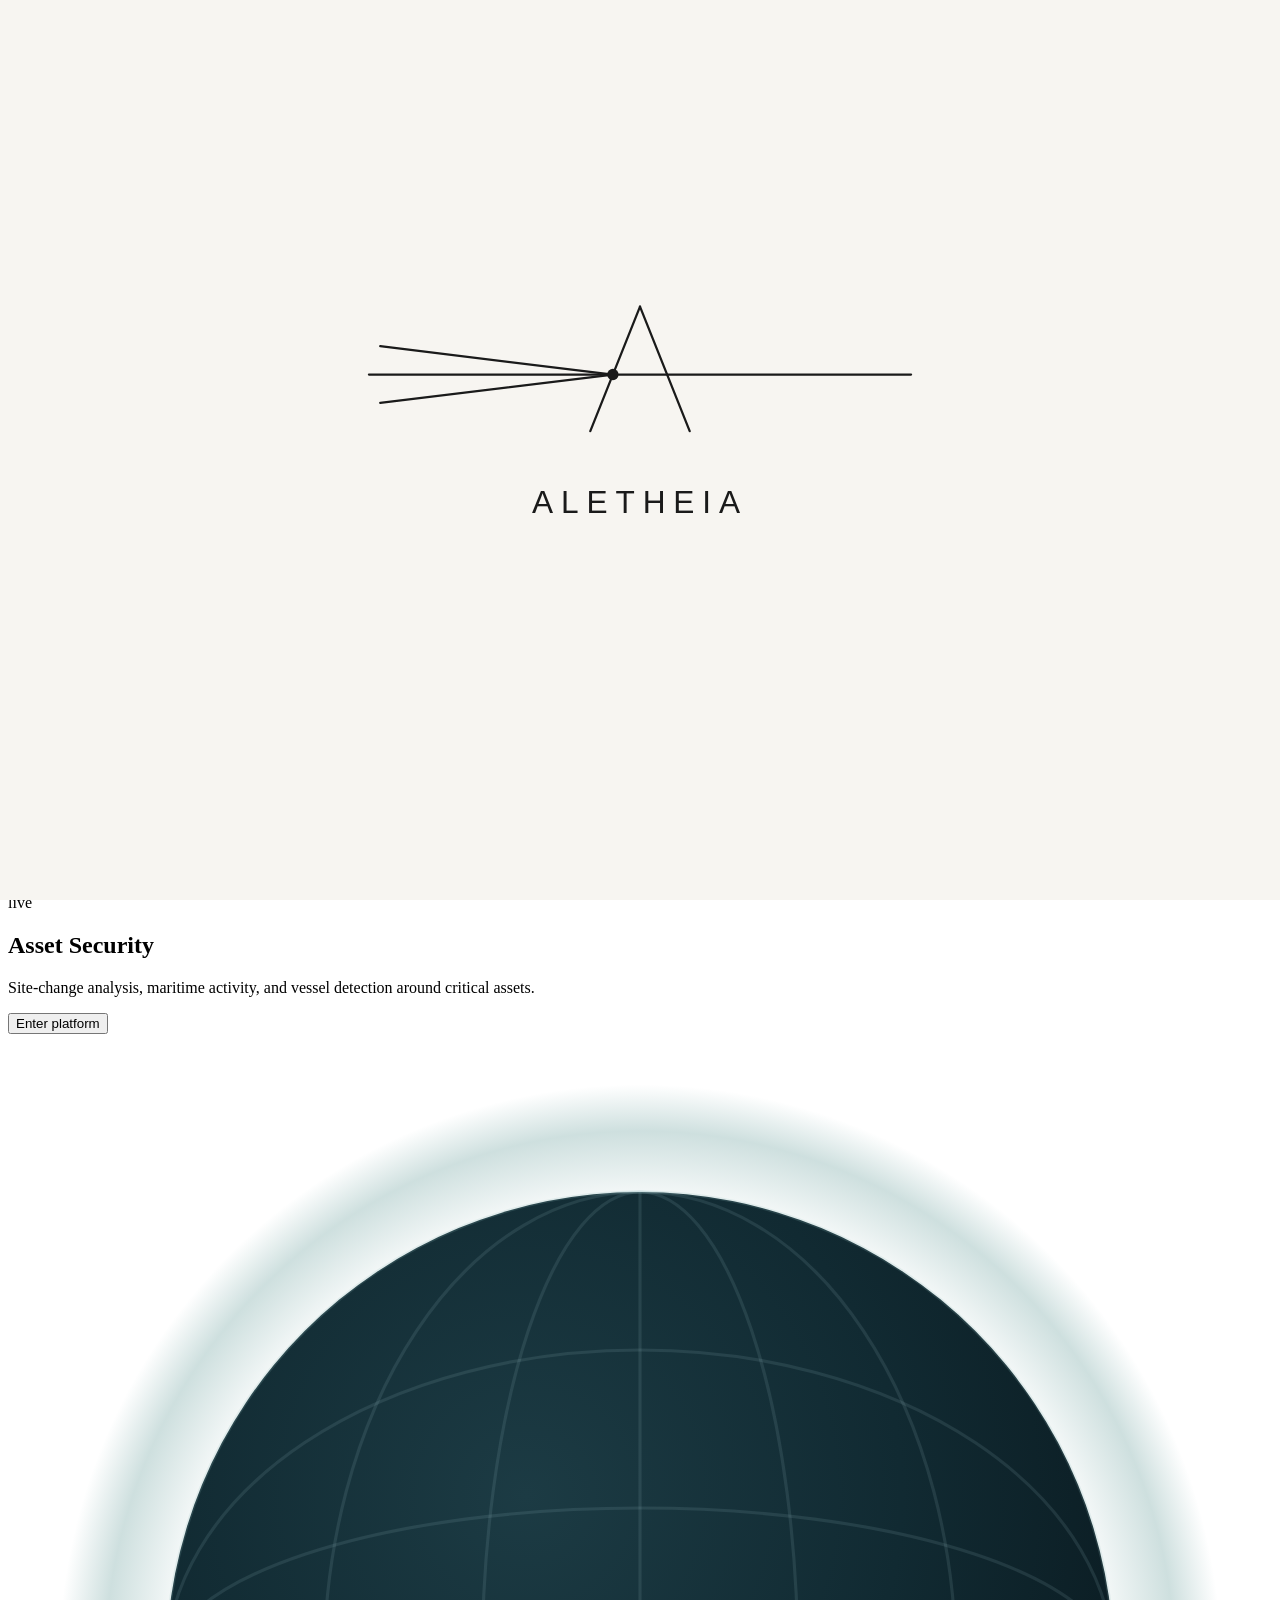
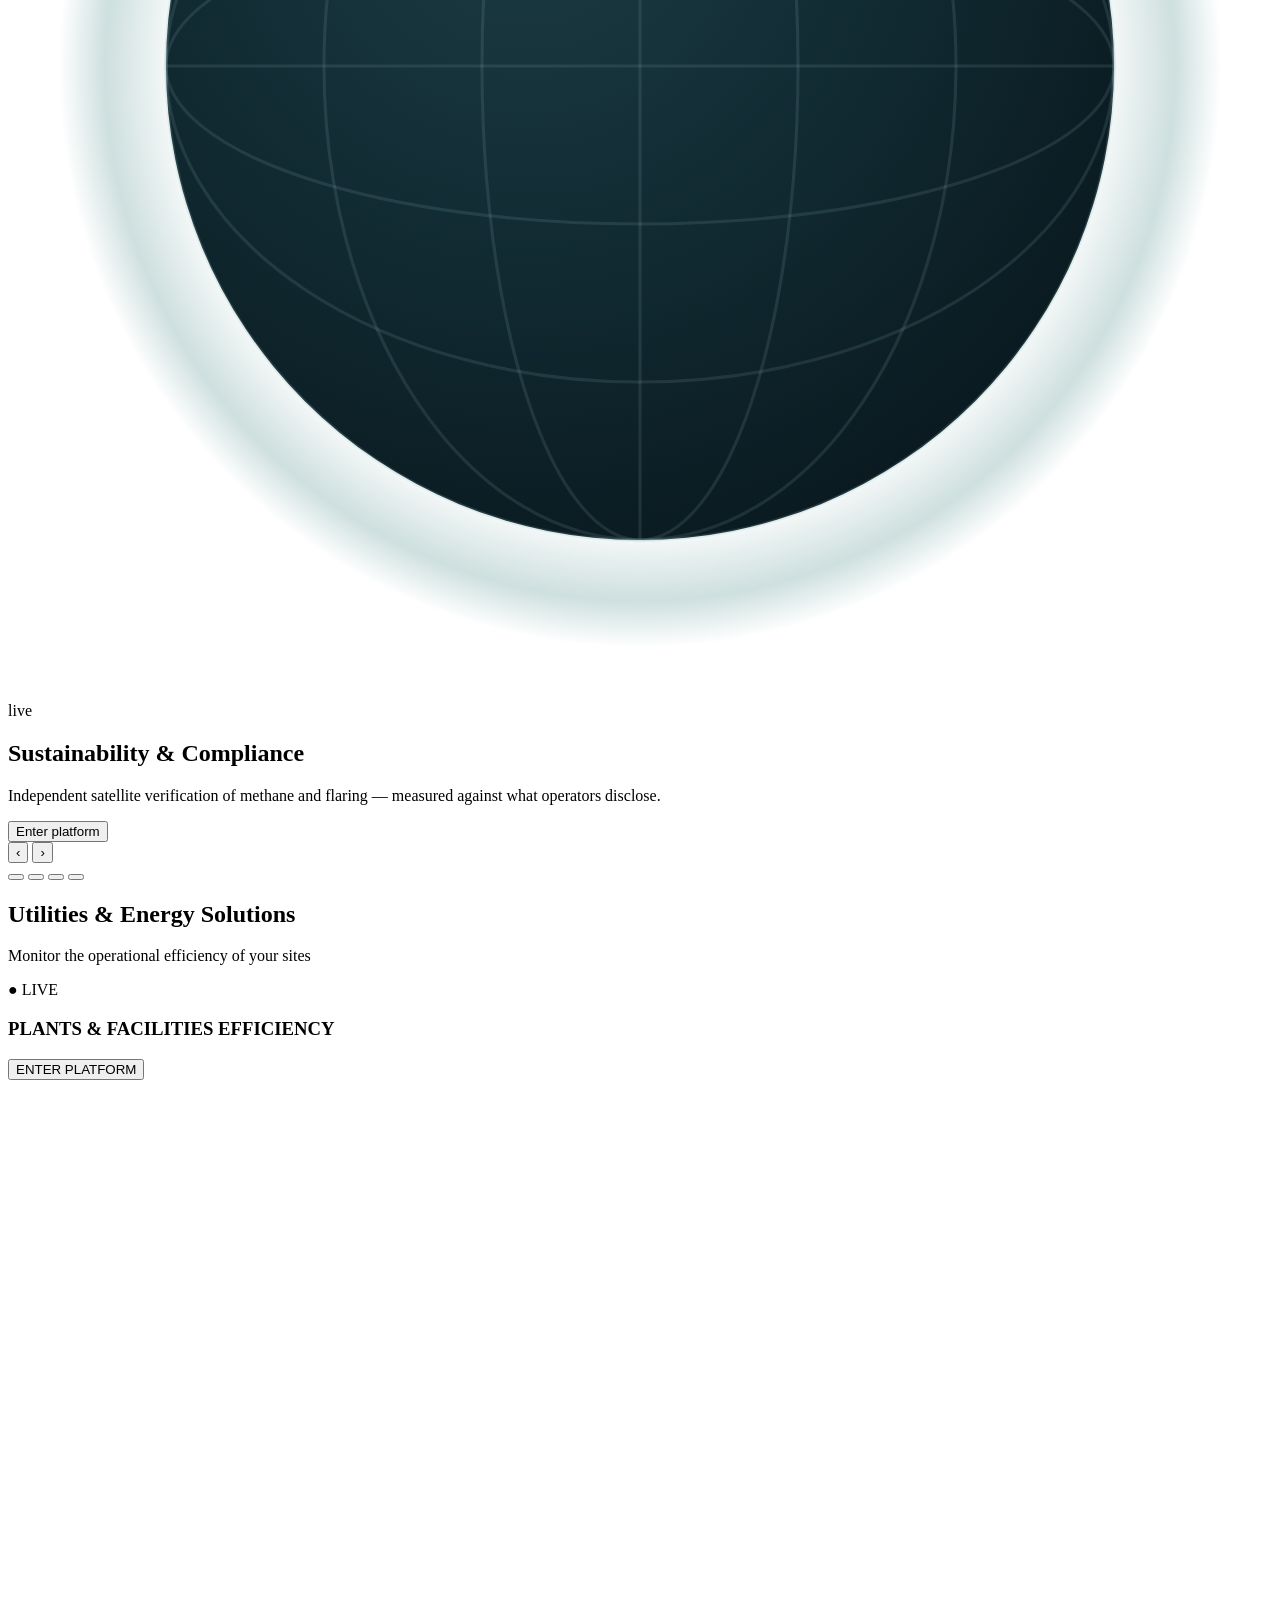
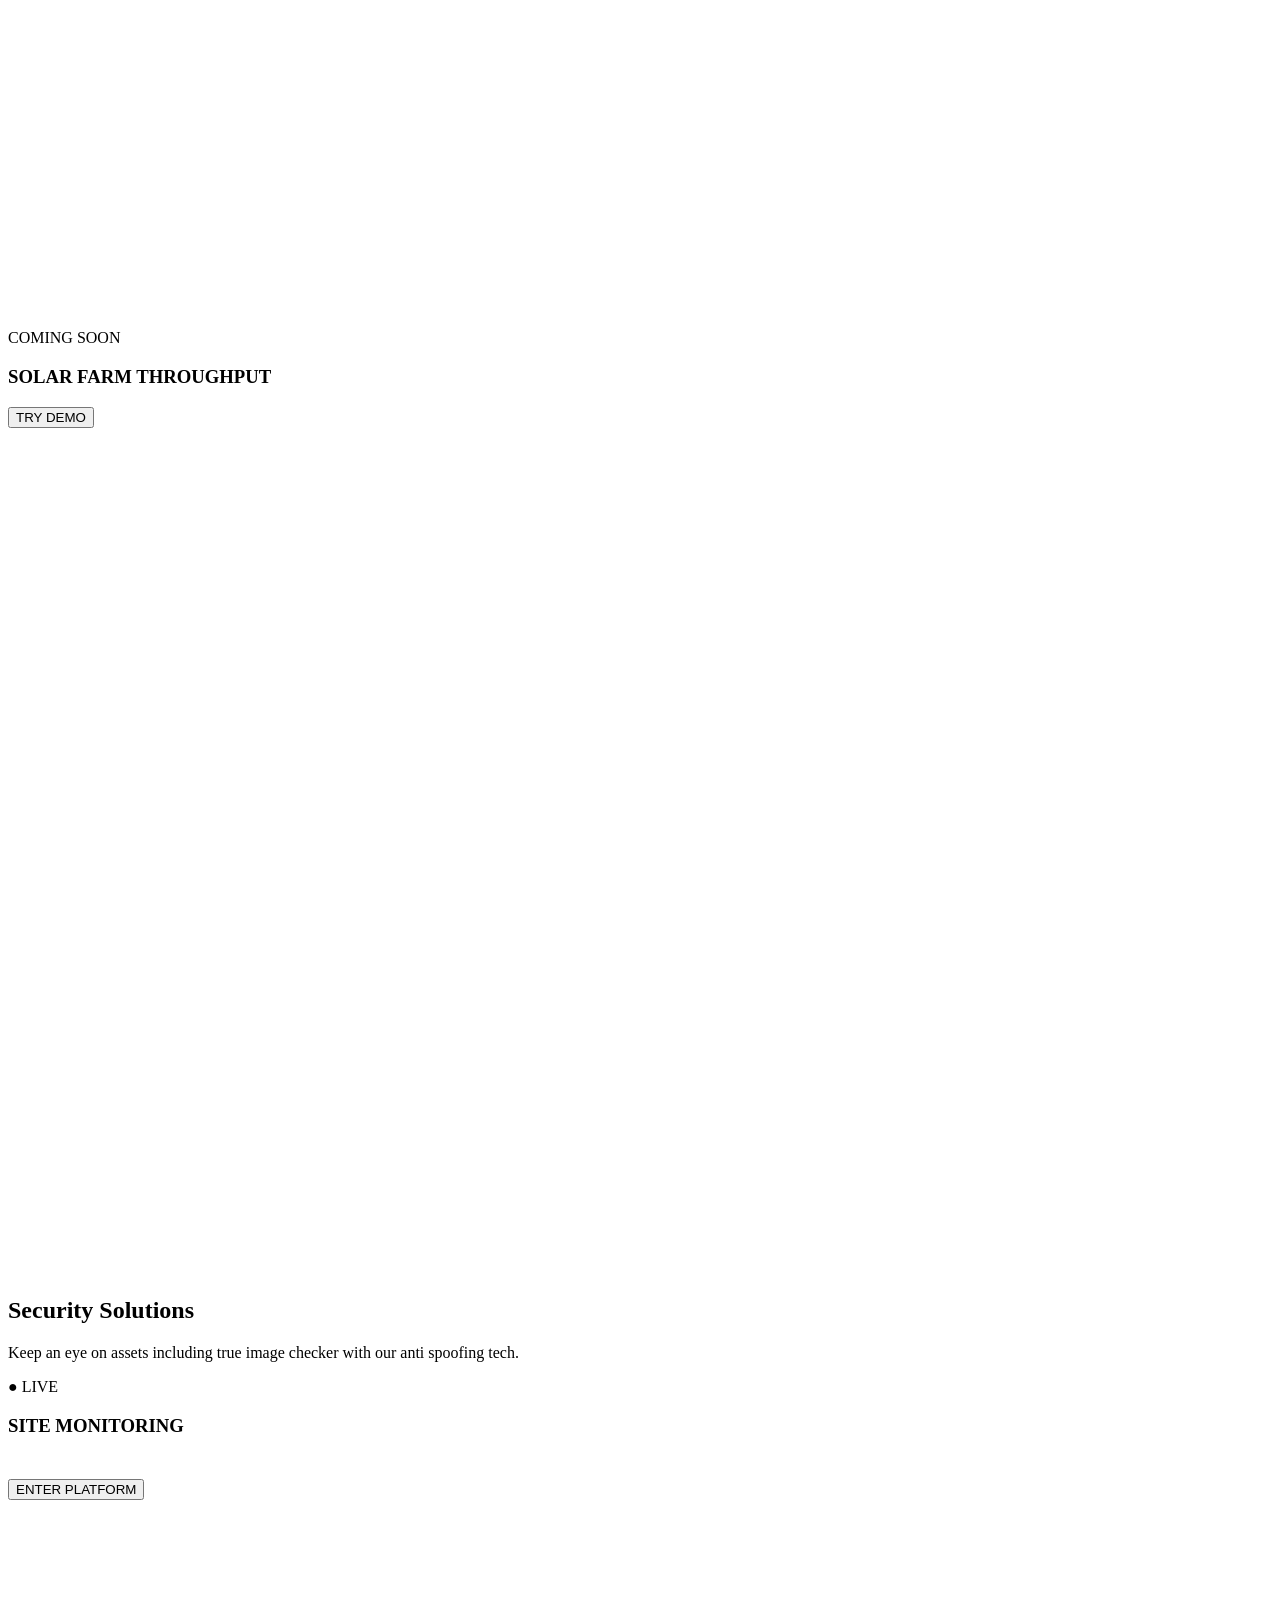
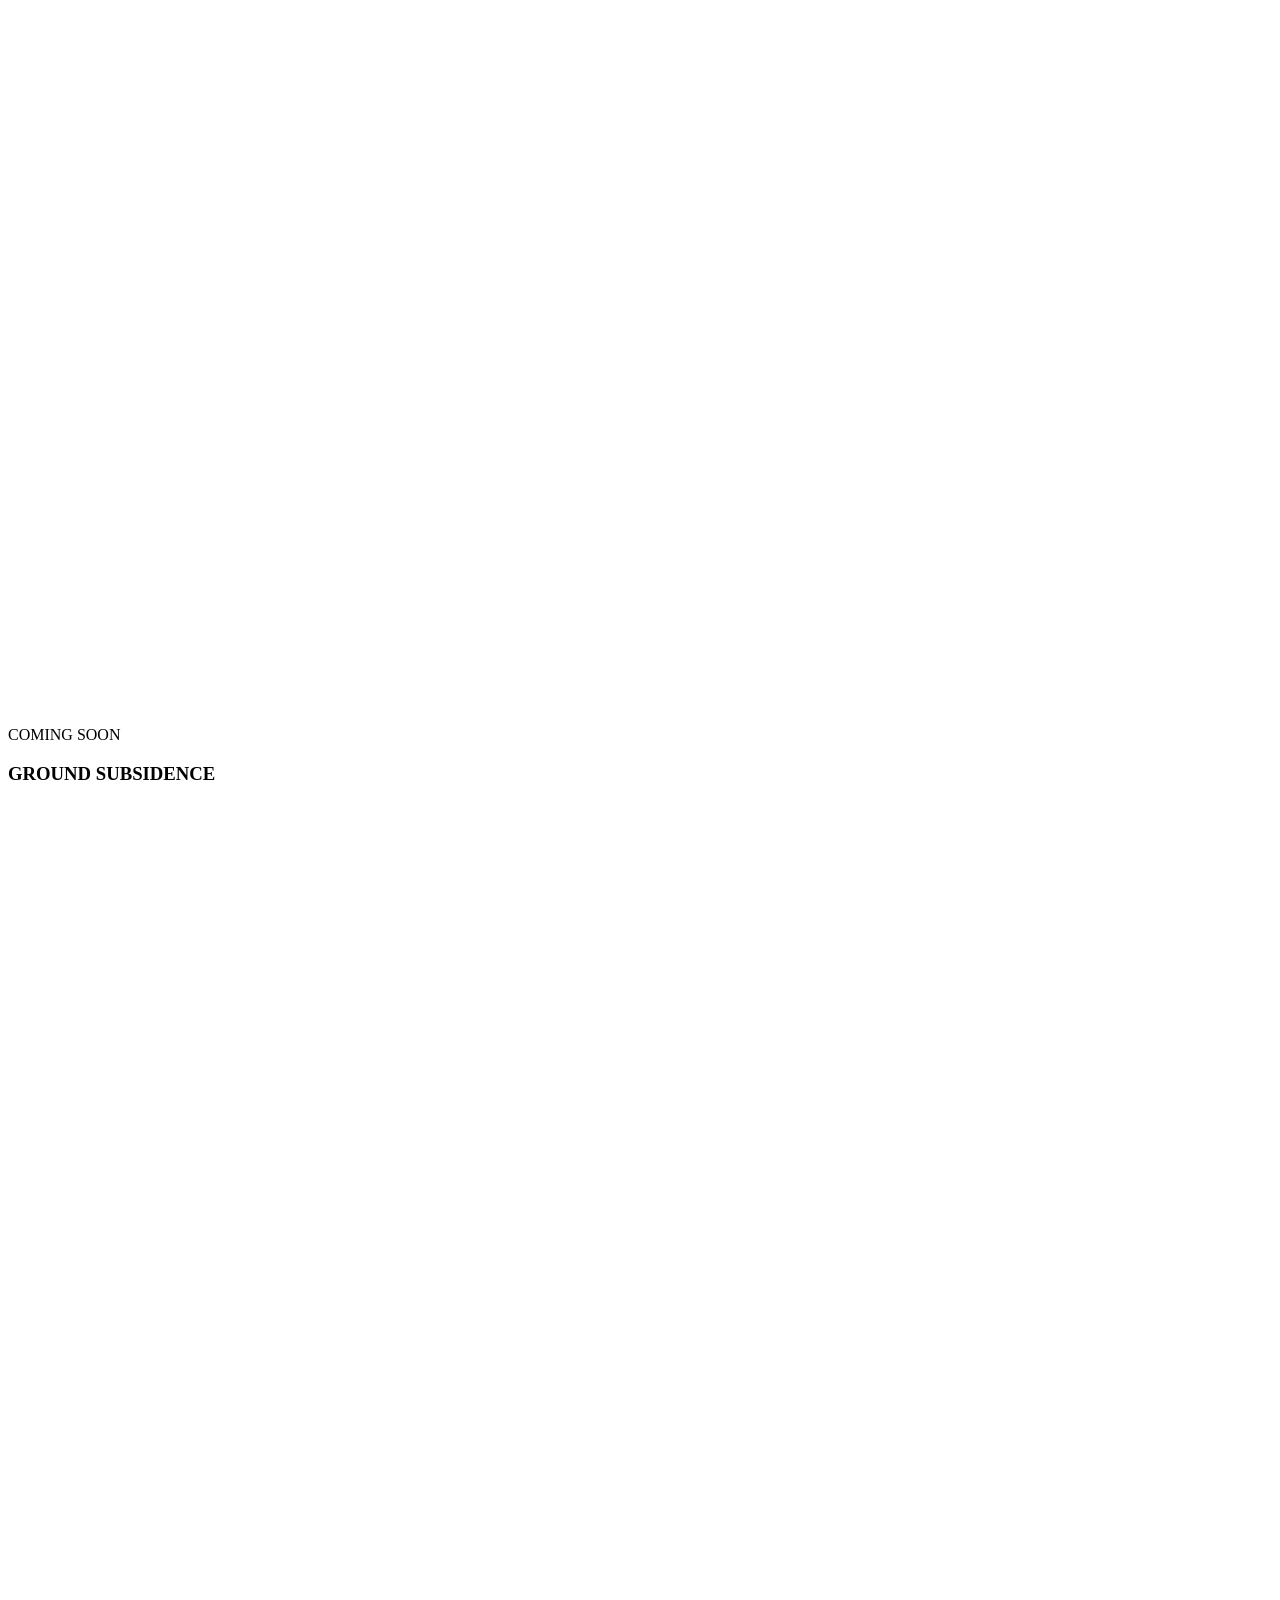
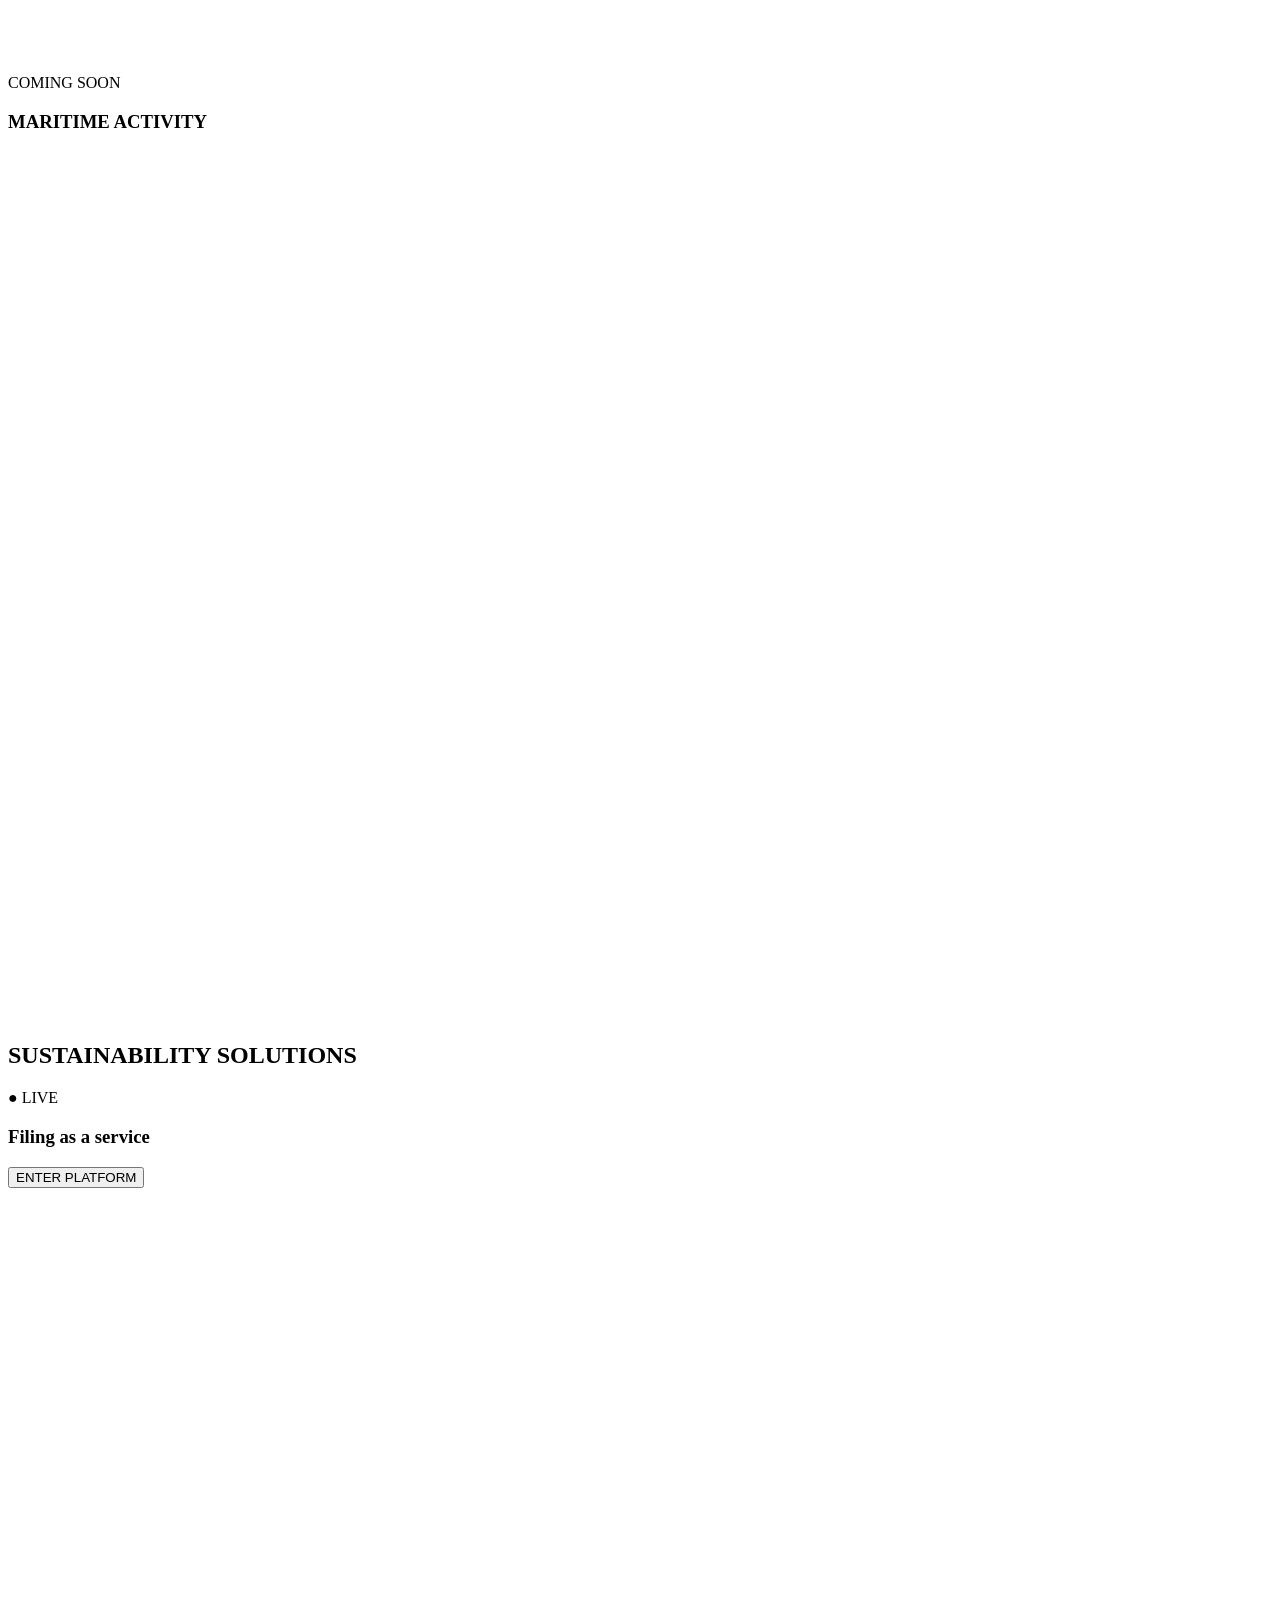
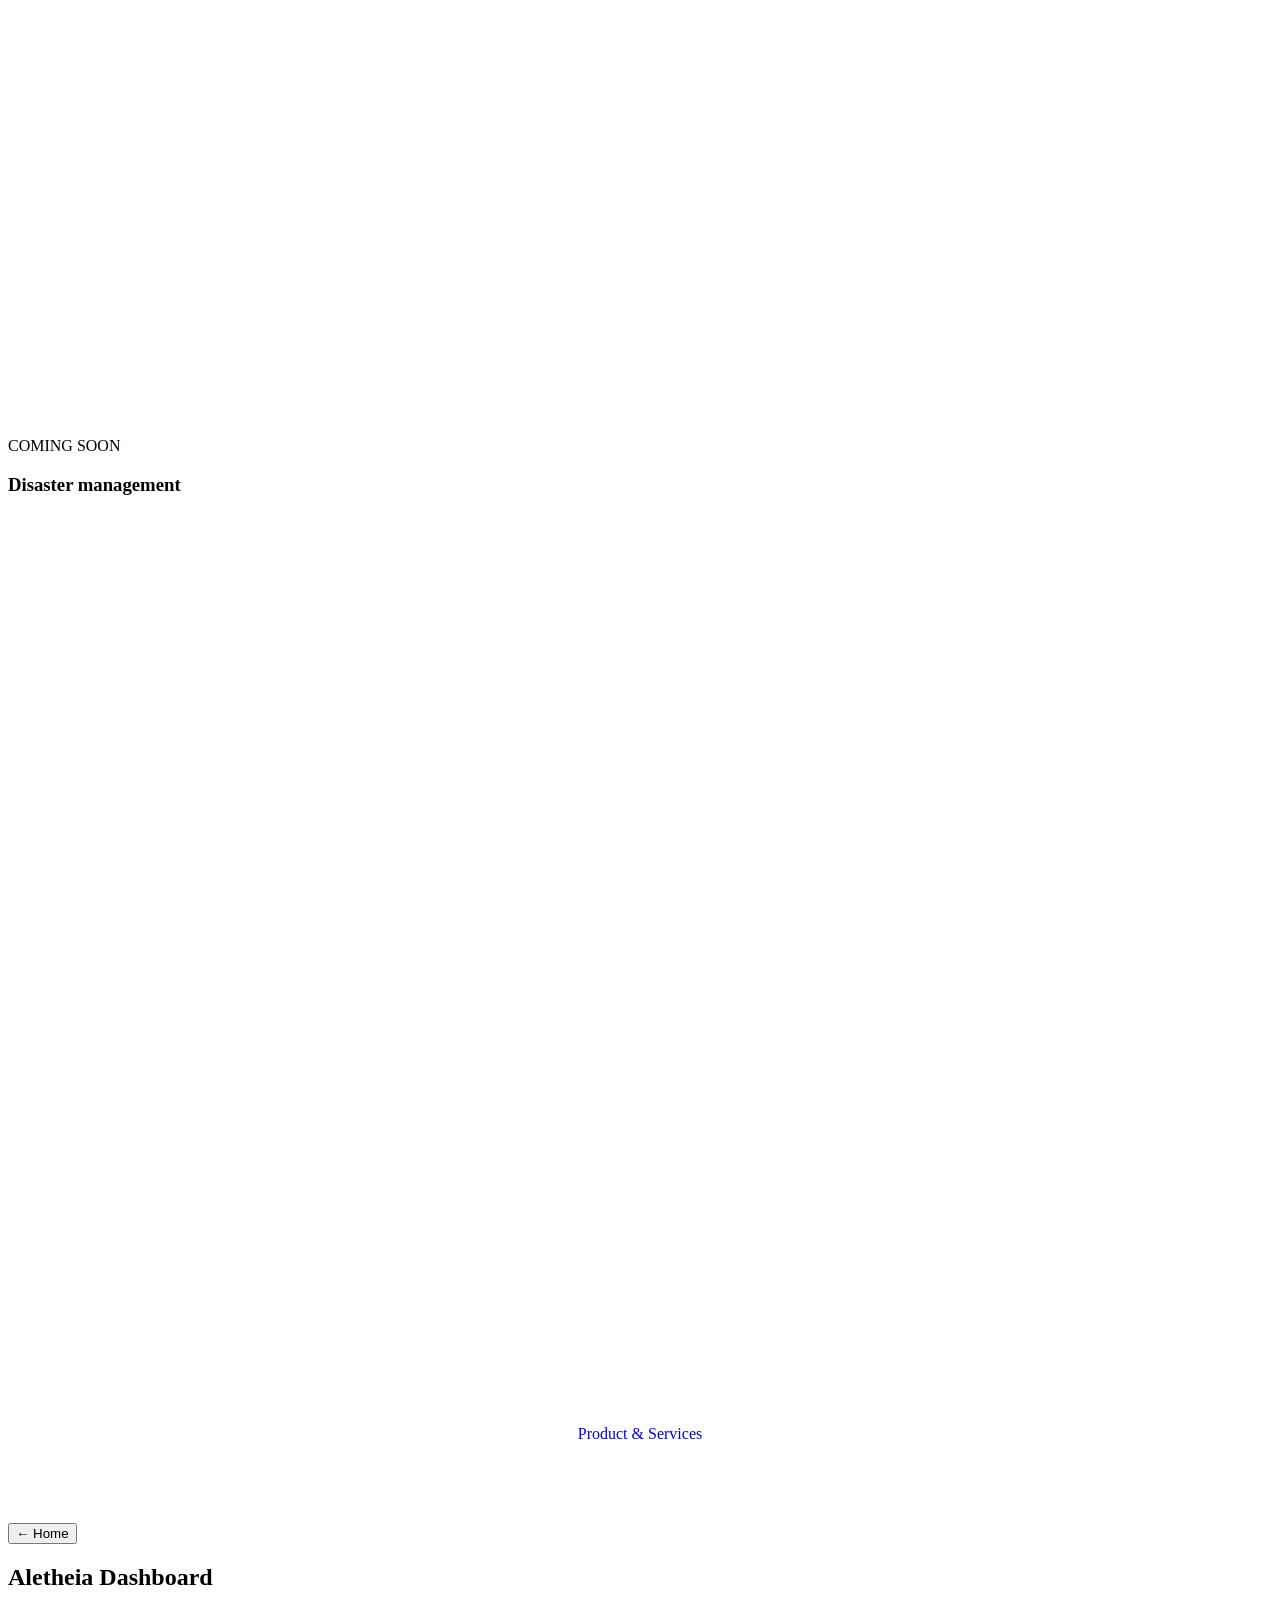
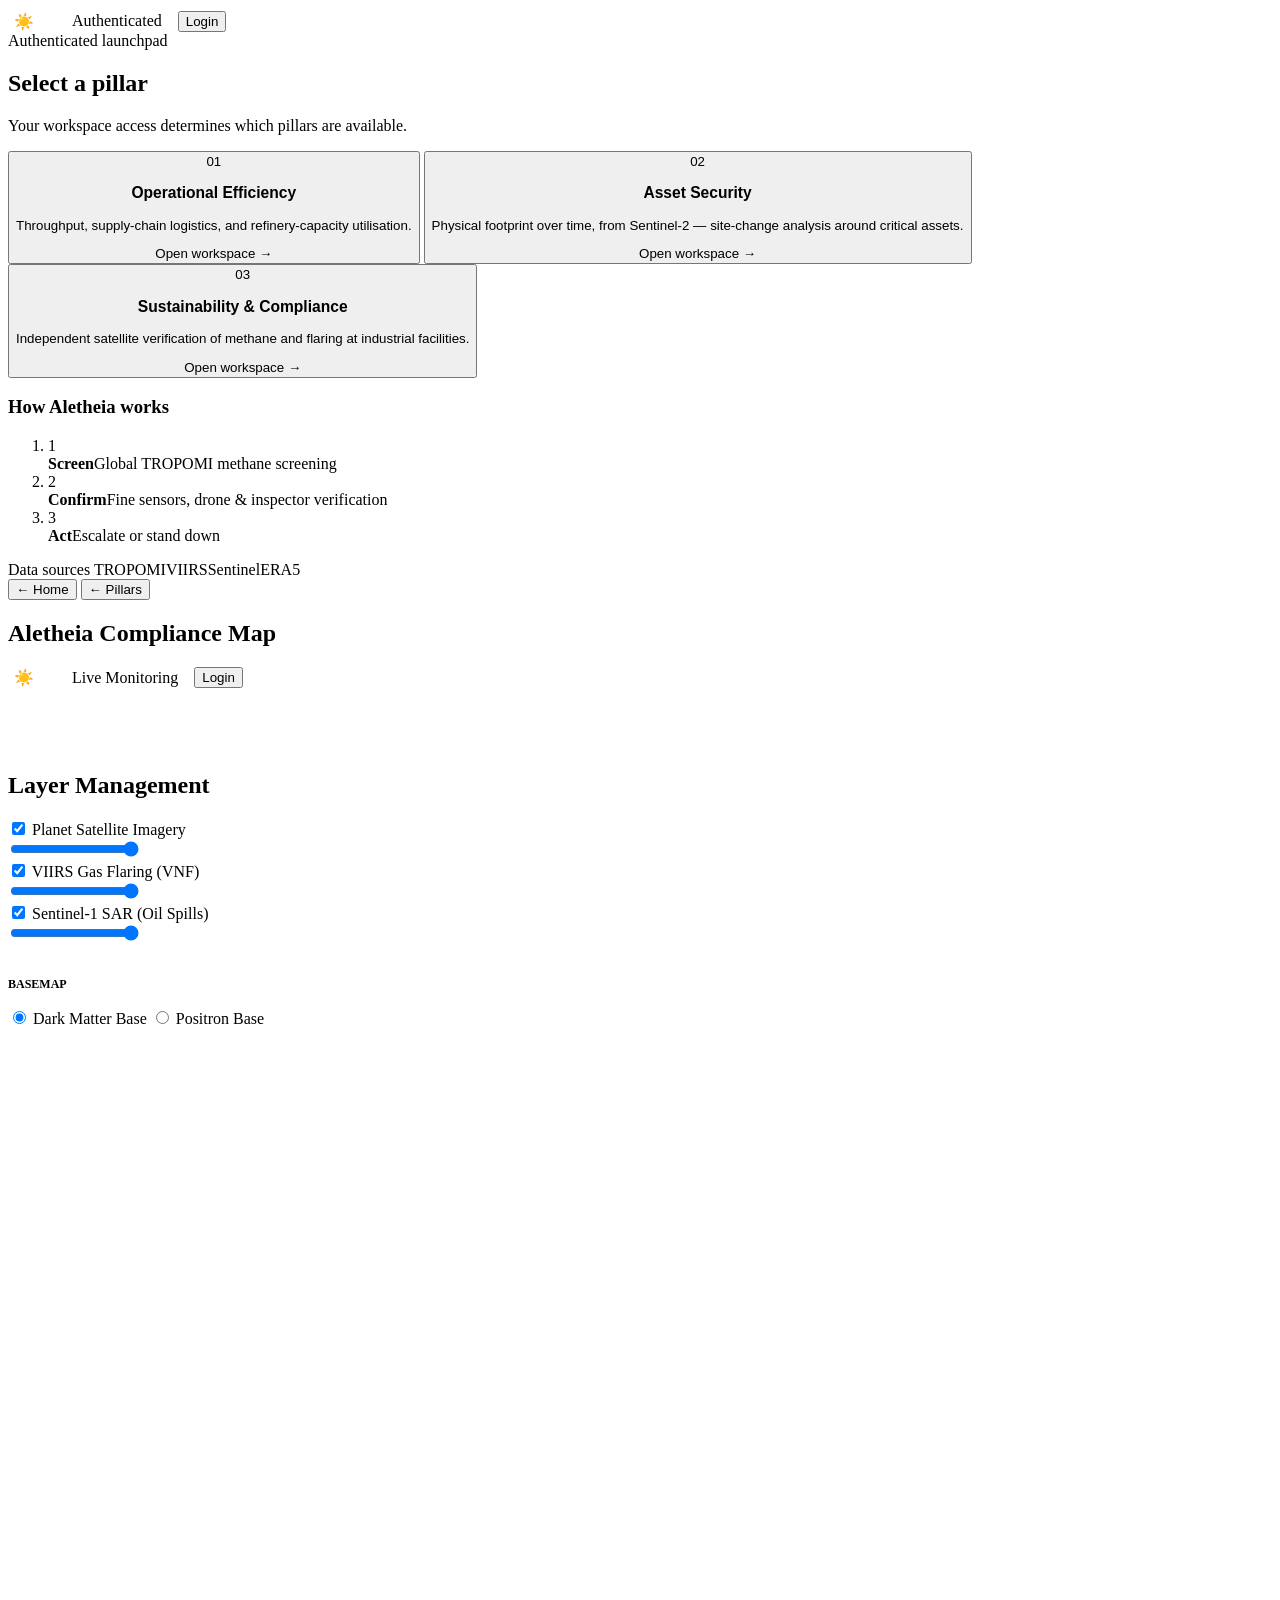
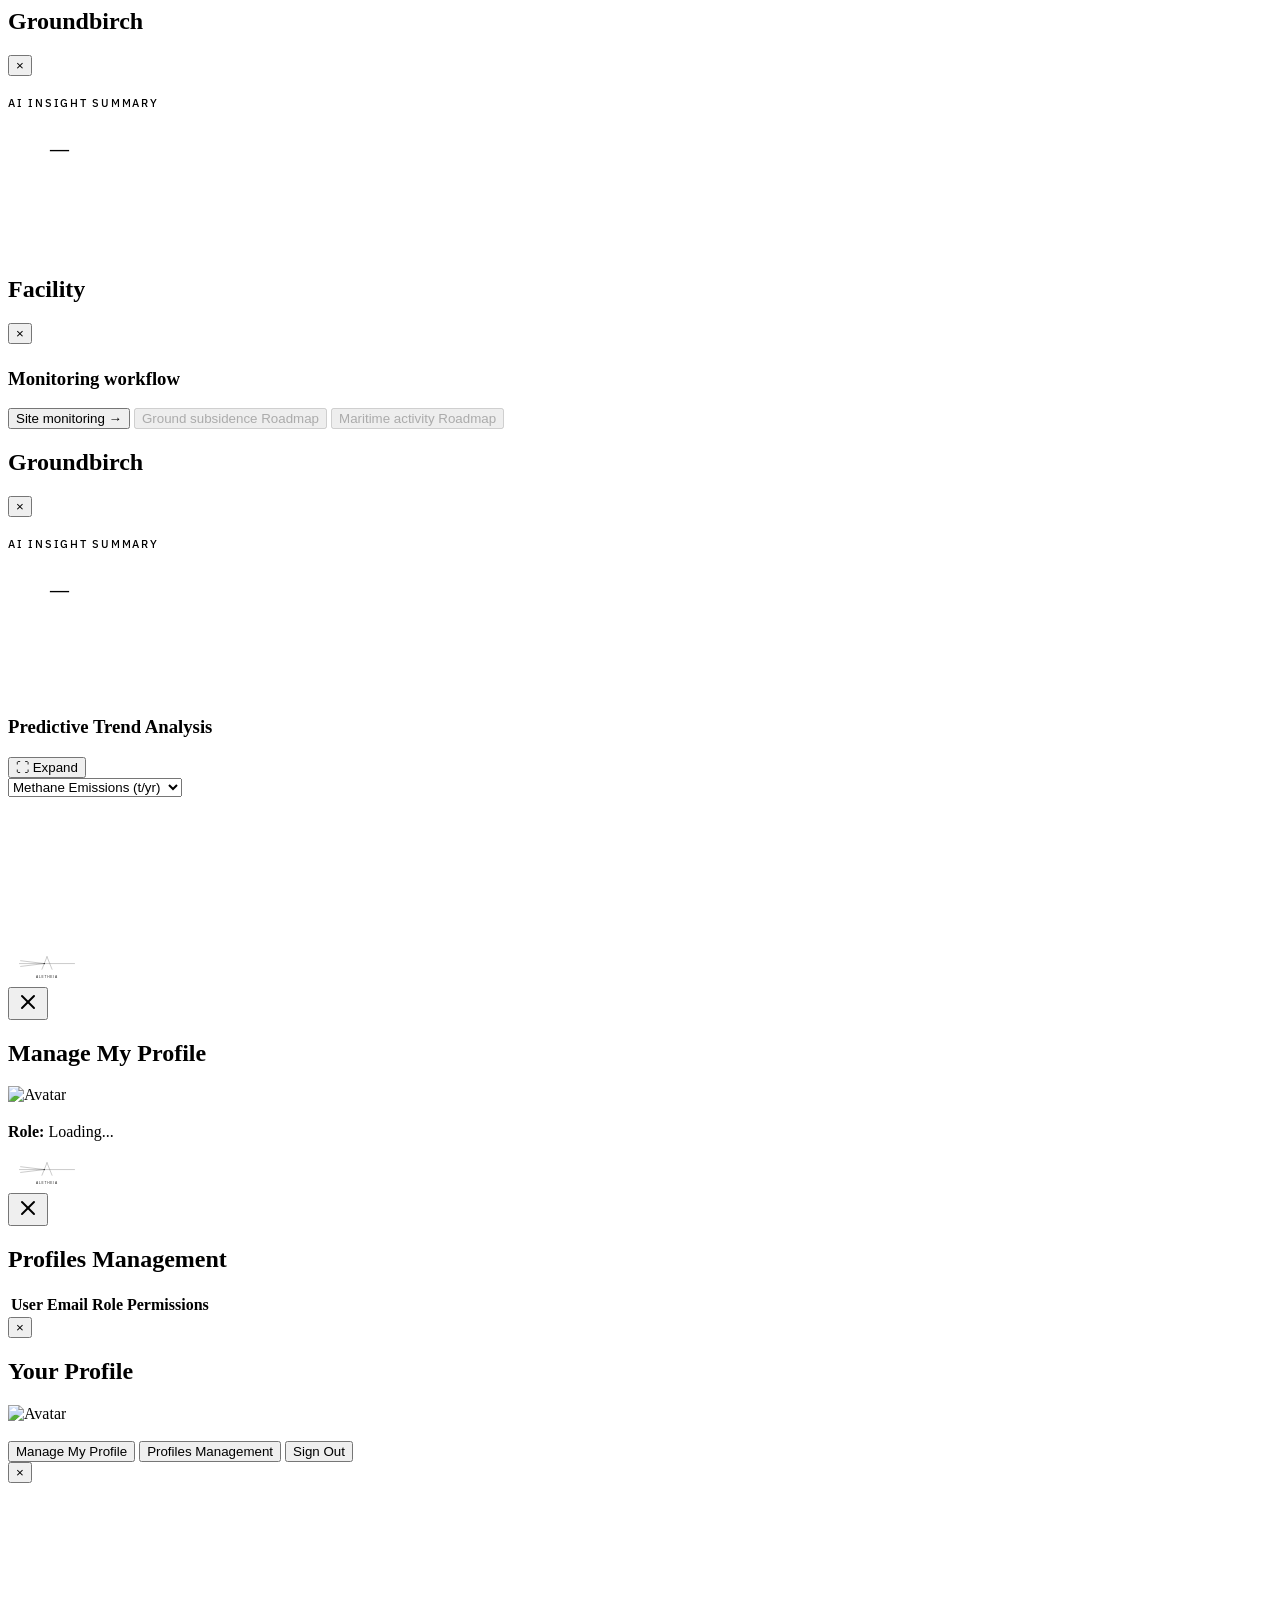
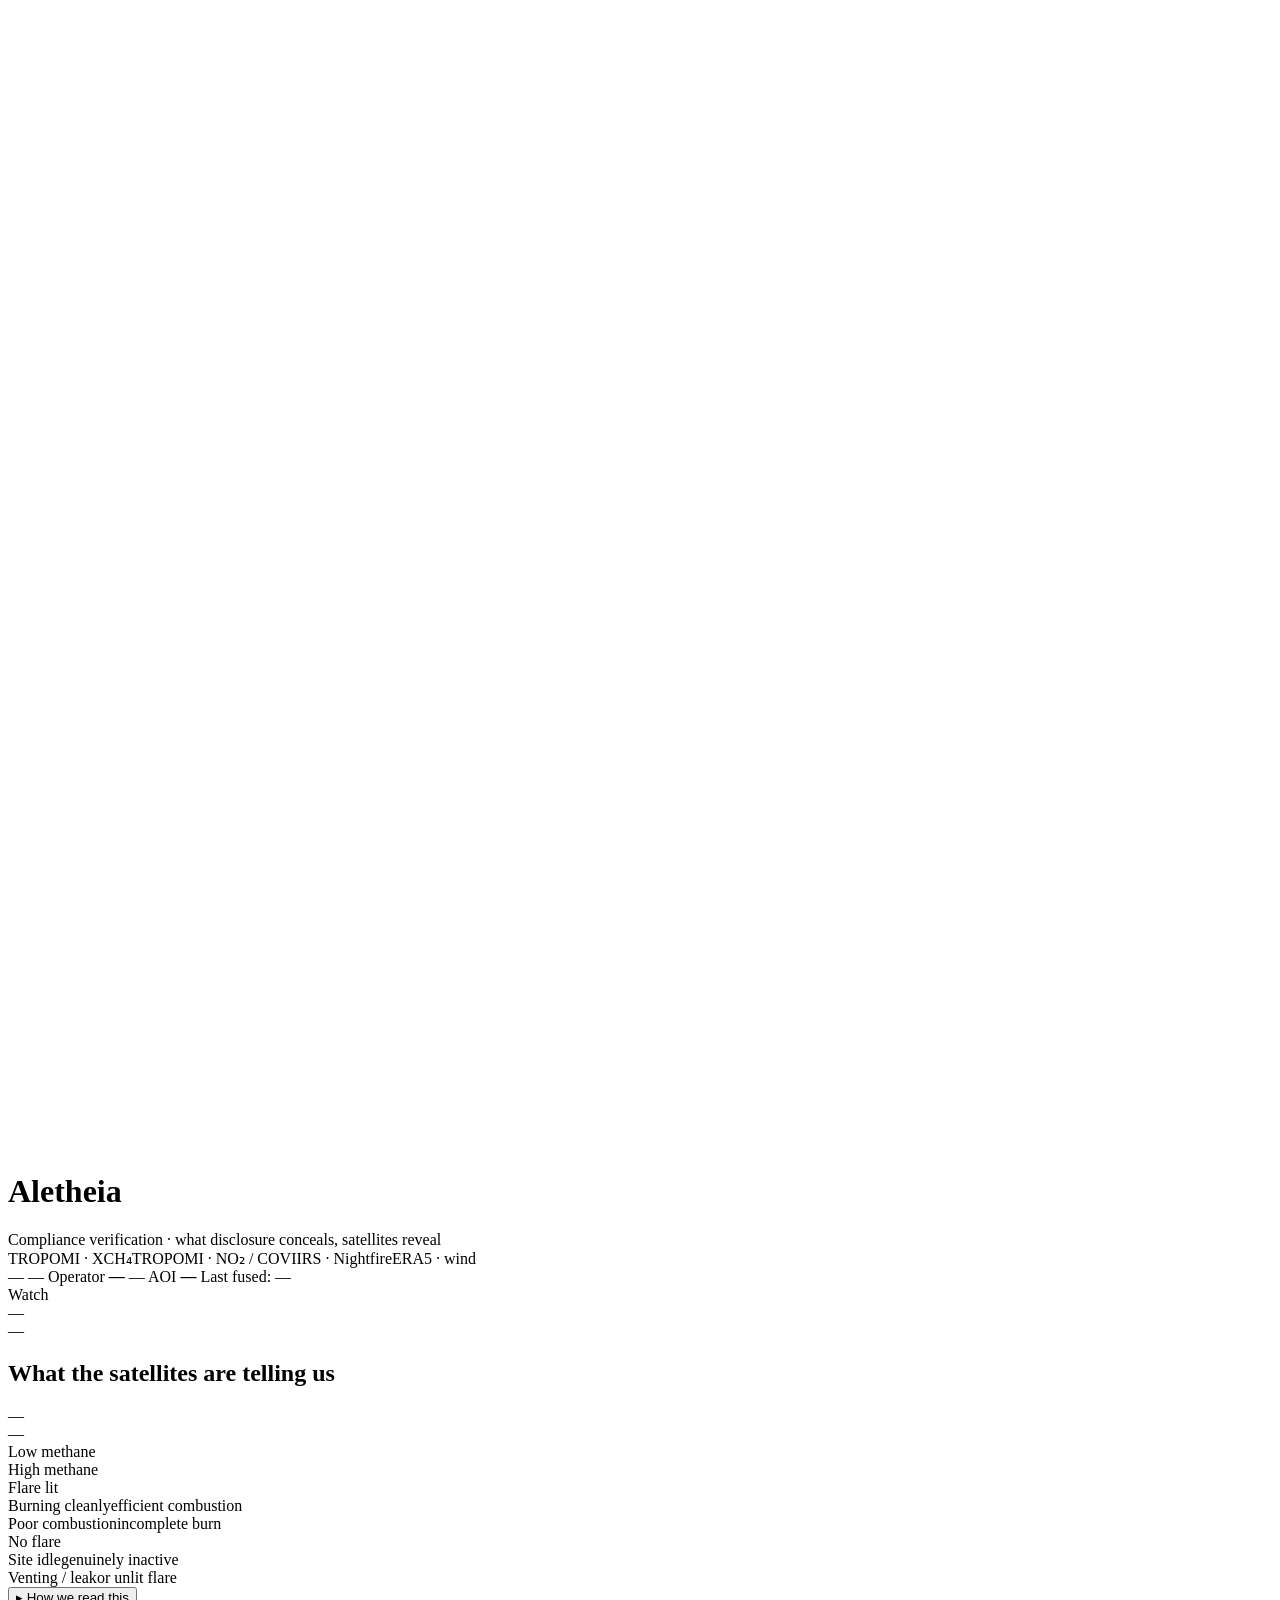
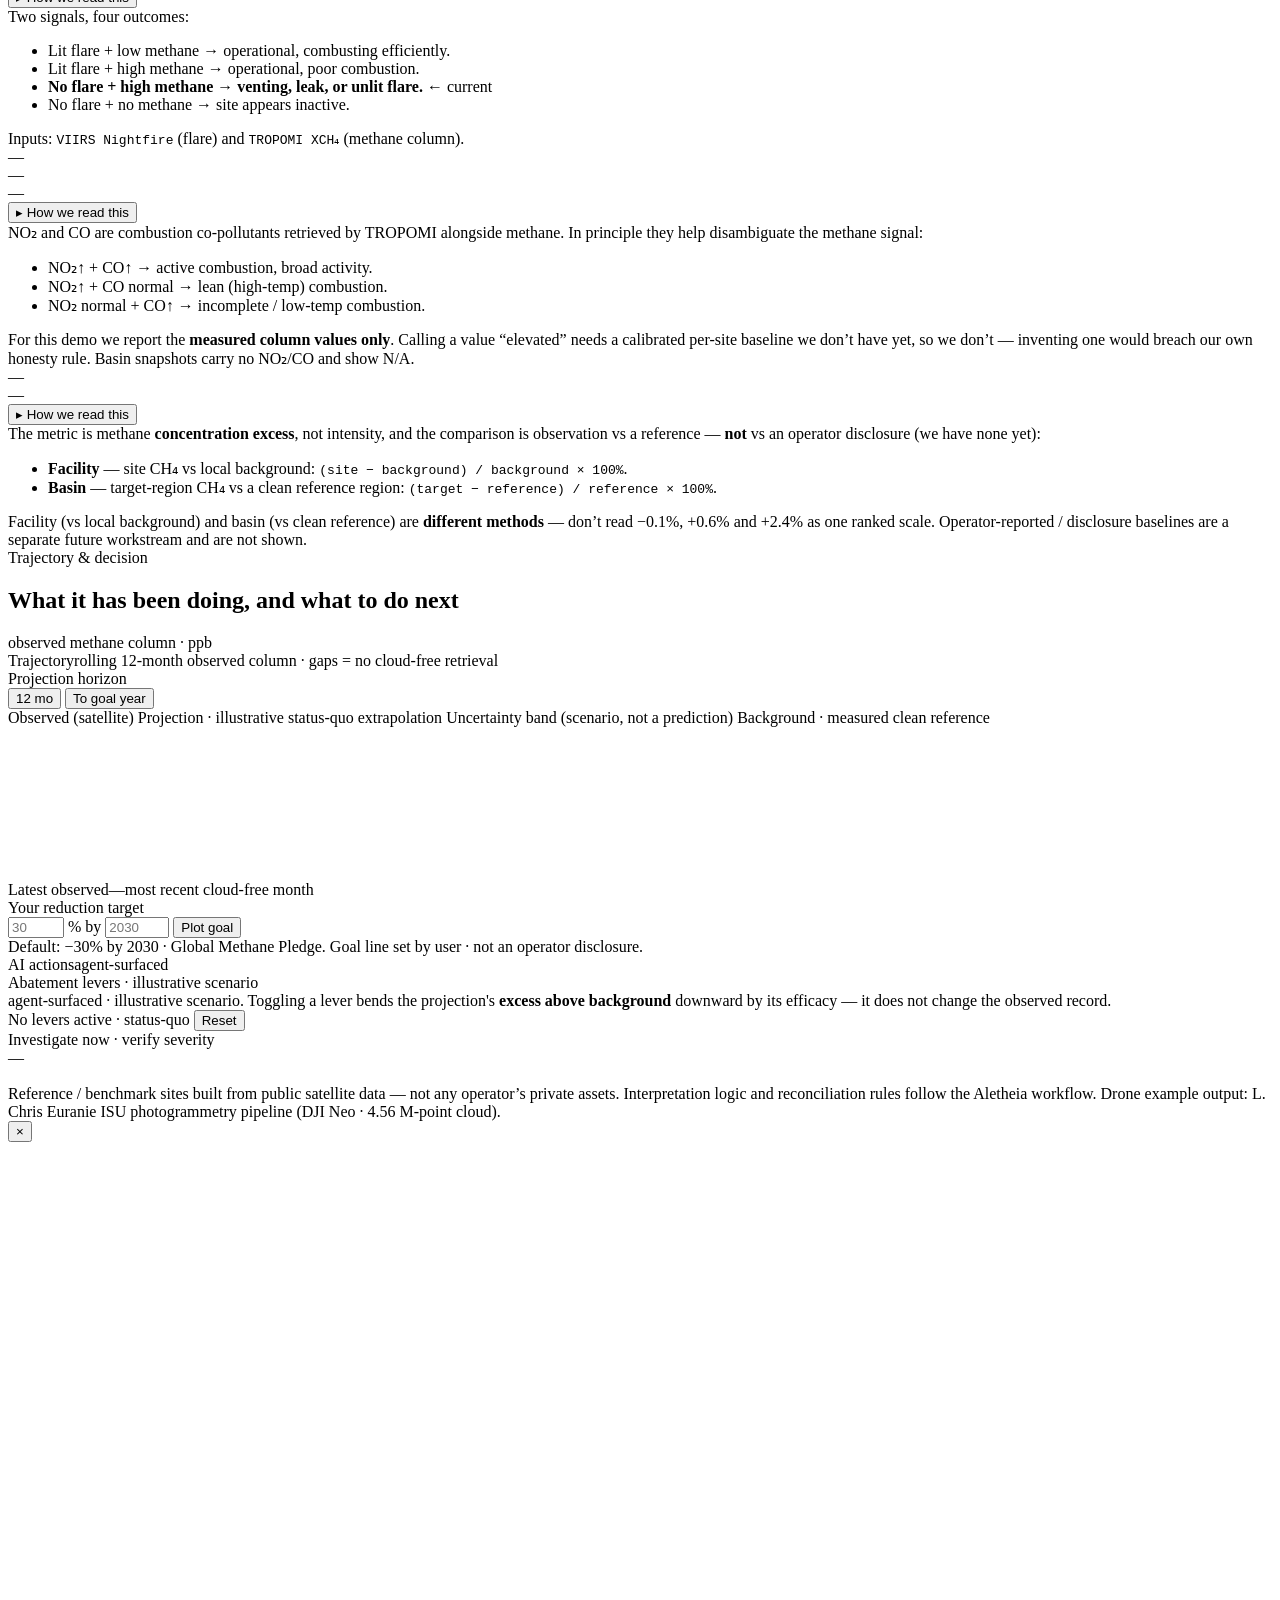
==== index.html @ 5c3bc9db "Update Section 3 to Sustainability Solutions with new parallax cards" ====
<!doctype html>
<html lang="en">
  <head>
    <meta charset="UTF-8" />
    <link rel="icon" type="image/svg+xml" href="/vite.svg" />
    <meta name="viewport" content="width=device-width, initial-scale=1.0" />
    <title>Aletheia</title>
  
  <!-- Google tag (gtag.js) -->
  <script async src="https://www.googletagmanager.com/gtag/js?id=G-2Z4KJF0F9L"></script>
  <script>
    window.dataLayer = window.dataLayer || [];
    function gtag(){dataLayer.push(arguments);}
    gtag('js', new Date());

    gtag('config', 'G-2Z4KJF0F9L');
  </script>
    <!-- Type system: IBM Plex superfamily — serif headings, sans body, mono for data only -->
    <link rel="preconnect" href="https://fonts.googleapis.com" />
    <link rel="preconnect" href="https://fonts.gstatic.com" crossorigin />
    <link href="https://fonts.googleapis.com/css2?family=IBM+Plex+Mono:wght@400;500;600&family=IBM+Plex+Sans:wght@400;500;600;700&family=Space+Grotesk:wght@400;500;600;700&display=swap" rel="stylesheet" />
    <!-- Editorial serif for the landing hero headline only -->
    <link href="https://fonts.googleapis.com/css2?family=Newsreader:ital,opsz,wght@0,6..72,400;0,6..72,500;1,6..72,400;1,6..72,500&display=swap" rel="stylesheet" />
    <link rel="stylesheet" href="/demo_scheduler.css" />
</head>
  <body>
    <!-- Splash Screen -->
    <div id="splash-screen" style="position:fixed; inset:0; background:#F7F5F1; z-index:999999; display:flex; justify-content:center; align-items:center; transition:opacity 1.2s ease, visibility 1.2s ease;">
      <div class="lslide-inner lslide-inner--intro" style="visibility:visible; pointer-events:none;">
        <div class="intro-logo" style="width: 100%; margin-bottom: 24px;">
          <img src="/aletheia_logo_on_light.svg?v=3" alt="Aletheia Logo" style="width: 60vw; min-width: 600px; height: auto;">
        </div>
        <p class="intro-tagline" style="visibility:hidden;">Providing decision intelligence, fusing satellite and ground data for predictable &amp; <span class="tagline-accent">sustainable operations</span>.</p>
        <div class="intro-actions" style="visibility:hidden;">
          <button class="primary-btn js-login-btn">Enter platform</button>
        </div>
      </div>
    </div>

    <div id="app">
      
      <!-- ==========================================
           VIEW 1: HOMEPAGE 
           ========================================== -->
      <!-- LANDING is dark / cinematic (ICEYE pattern): a full-viewport 4-slide
           CAROUSEL with NO page scroll. Everything AFTER login (pillars, map,
           dashboard) stays the light/neutral theme. -->
      <section id="view-home" class="view active landing">

        <!-- Persistent top nav: wordmark + Login (enters the platform) -->
        <nav class="landing-nav">
          <span class="landing-nav-mark">ALETHEIA</span>
          <div style="display:flex; gap:16px; align-items:center;">
            <a class="landing-nav-link" href="/subscription.html">Product &amp; Services</a>
            
            <div class="auth-slot">
              <button class="primary-btn outline js-login-btn">Login</button>
            </div>
          </div>
        </nav>

        <div class="carousel" id="carousel">
          <div class="carousel-track" id="carousel-track">

            <!-- ============ SLIDE 1 — INTRO / TITLE CARD ============ -->
            <section class="lslide lslide--intro" aria-roledescription="slide" aria-label="Intro — Aletheia">
              <div class="lslide-inner lslide-inner--intro">
                <!-- SWAPPABLE logo container: replace the inner wordmark with a Lottie
                     JSON, an animated SVG, or a short video later — same box, object-fit,
                     NO layout change. The on-load intro animation is already wired. -->
                <div class="intro-logo" data-swappable style="width: 100%; margin-bottom: 24px;">
                  <img src="/aletheia_logo_on_light.svg?v=3" alt="Aletheia Logo" style="width: 60vw; min-width: 600px; height: auto; filter: invert(1) brightness(1.5);">
                </div>
                <p class="intro-tagline">Providing decision intelligence, fusing satellite and ground data for predictable &amp; <span class="tagline-accent">sustainable operations</span>.</p>
                <div class="intro-actions">
                  <button class="primary-btn js-login-btn">Enter platform</button>
                </div>
              </div>
            </section>

            <!-- ============ SLIDE 2 — Operational Efficiency (coming soon) ============ -->
            <section class="lslide lslide--panel" aria-roledescription="slide" aria-label="Operational Efficiency">
              <!-- Swappable background: dusk refinery + wind-farm image now; replace with
                   a looping <video class="lslide-media" autoplay muted loop playsinline>
                   later — same class + object-fit, NO layout change. -->
              <div class="lslide-bg" data-swappable>
                <video class="lslide-media" src="/I_want_this_image_to_be_a_shor.mp4" autoplay muted loop playsinline poster="/hero.png"></video>
              </div>
              <div class="lslide-fx" aria-hidden="true">
                <div class="fx-wash"></div>
                <div class="fx-haze"></div>
                <div class="fx-vignette"></div>
              </div>
              <div class="lslide-inner">
                <span class="lblock-tag lblock-tag--live">live</span>
                <h2 class="lblock-title">Operational Efficiency</h2>
                <p class="lblock-line">Throughput, supply-chain logistics, and refinery-capacity utilisation — monitored from orbit.</p>
                <div class="intro-actions">
                  <button class="primary-btn js-login-btn">Enter platform</button>
                </div>
              </div>
            </section>

            <!-- ============ SLIDE 3 — Asset Security (coming soon) ============ -->
            <section class="lslide lslide--panel lslide--black" aria-roledescription="slide" aria-label="Asset Security">
              <!-- Swappable background: solid black now; vessel-detection / site-change
                   video drops into this container later — NO layout change. -->
              <div class="lslide-bg" data-swappable>
                <video class="lslide-media" src="/at_the_end_don_t_show_the_boat.mp4" autoplay muted loop playsinline></video>
              </div>
              <div class="lslide-fx" aria-hidden="true"><div class="fx-vignette"></div></div>
              <div class="lslide-inner">
                <span class="lblock-tag lblock-tag--live">live</span>
                <h2 class="lblock-title">Asset Security</h2>
                <p class="lblock-line">Site-change analysis, maritime activity, and vessel detection around critical assets.</p>
                <div class="intro-actions">
                  <button class="primary-btn js-login-btn">Enter platform</button>
                </div>
              </div>
            </section>

            <!-- ============ SLIDE 4 — Sustainability & Compliance (LIVE) ============ -->
            <section class="lslide lslide--panel lslide--esg" aria-roledescription="slide" aria-label="Sustainability and Compliance — live">
              <!-- Swappable container: animated globe now (ported, not rebuilt); replace
                   with a looping video later — NO layout change. -->
              <div class="lslide-bg" data-swappable>
                <div class="globe-wrap">
                  <svg class="globe" viewBox="0 0 400 400" role="img" aria-label="Stylised globe with three monitored reference sites">
                    <defs>
                      <radialGradient id="globeSphere" cx="38%" cy="32%" r="72%">
                        <stop offset="0%" stop-color="#1c3b44"/>
                        <stop offset="55%" stop-color="#112a32"/>
                        <stop offset="100%" stop-color="#0a1a20"/>
                      </radialGradient>
                      <radialGradient id="globeGlow" cx="50%" cy="50%" r="50%">
                        <stop offset="78%" stop-color="rgba(31,111,107,0)"/>
                        <stop offset="92%" stop-color="rgba(31,111,107,.22)"/>
                        <stop offset="100%" stop-color="rgba(31,111,107,0)"/>
                      </radialGradient>
                    </defs>
                    <circle cx="200" cy="200" r="184" fill="url(#globeGlow)"/>
                    <circle class="globe-sphere" cx="200" cy="200" r="150" fill="url(#globeSphere)" stroke="rgba(140,180,185,.18)" stroke-width="1"/>
                    <g class="globe-grat" fill="none" stroke="rgba(150,185,190,.14)" stroke-width="1">
                      <ellipse cx="200" cy="200" rx="150" ry="50"/>
                      <ellipse cx="200" cy="200" rx="150" ry="100"/>
                      <ellipse cx="200" cy="200" rx="50"  ry="150"/>
                      <ellipse cx="200" cy="200" rx="100" ry="150"/>
                      <line x1="50" y1="200" x2="350" y2="200"/>
                      <line x1="200" y1="50" x2="200" y2="350"/>
                    </g>
                    <!-- pins injected from facilities.json by main.js -->
                    <g id="globe-pins"></g>
                  </svg>
                </div>
              </div>
              <div class="lslide-fx" aria-hidden="true"><div class="fx-vignette"></div></div>
              <div class="lslide-inner">
                <span class="lblock-tag lblock-tag--live">live</span>
                <h2 class="lblock-title">Sustainability &amp; Compliance</h2>
                <p class="lblock-line">Independent satellite verification of methane and flaring — measured against what operators disclose.</p>
                <div class="intro-actions">
                  <button class="primary-btn js-login-btn">Enter platform</button>
                </div>
              </div>
            </section>

          </div>

          <!-- carousel controls -->
          <button class="carousel-arrow prev" id="car-prev" aria-label="Previous slide">&#8249;</button>
          <button class="carousel-arrow next" id="car-next" aria-label="Next slide">&#8250;</button>
          <div class="carousel-dots" id="carousel-dots" role="tablist" aria-label="Slides">
            <button class="cdot" data-i="0" aria-label="Intro"></button>
            <button class="cdot" data-i="1" aria-label="Operational Efficiency"></button>
            <button class="cdot" data-i="2" aria-label="Asset Security"></button>
            <button class="cdot" data-i="3" aria-label="Sustainability & Compliance — live"></button>
          </div>
        </div>

        <!-- NEW SCROLL PARALLAX SECTION -->
        <div class="landing-scroll-content wrapper">
          <!-- Section 1 -->
          <div class="parallax-section layer">
            <div class="text-side">
              <h2>Utilities &amp; Energy Solutions</h2>
              <p>Monitor the operational efficiency of your sites</p>
            </div>
            <div class="images-side">
              <div class="parallax-card img-back" style="background-image: url('/card_industrial.png'); aspect-ratio: 4/3;">
                <div class="parallax-card-tags">
                  <span class="parallax-card-tag live">● LIVE</span>
                </div>
                <div>
                  <h3>PLANTS &amp; FACILITIES EFFICIENCY</h3>
                  <button class="btn js-login-btn">ENTER PLATFORM</button>
                </div>
              </div>
              
              <div class="parallax-card img-front" style="background-image: url('/card_solar.png'); aspect-ratio: 4/3;">
                <div class="parallax-card-tags">
                  <span class="parallax-card-tag">COMING SOON</span>
                </div>
                <div>
                  <h3>SOLAR FARM THROUGHPUT</h3>
                  <button class="btn">TRY DEMO</button>
                </div>
              </div>
            </div>
          </div>

          <!-- Section 2 -->
          <div class="parallax-section layer reverse">
            <div class="text-side">
              <h2>Security Solutions</h2>
              <p>Keep an eye on assets including true image checker with our anti spoofing tech.</p>
            </div>
            <div class="images-side three-cards">
              <div class="parallax-card img-back" style="background-image: url('/card_site.png'); aspect-ratio: 4/3;">
                <div class="parallax-card-tags">
                  <span class="parallax-card-tag live">● LIVE</span>
                </div>
                <div>
                  <h3>SITE MONITORING</h3>
                  <p style="font-size: 0.75rem; opacity: 0.8; margin-top: -0.5rem; margin-bottom: 1rem; color: #fff; font-family: var(--sans); text-transform: uppercase;">including alert to drone survey</p>
                  <button class="btn js-login-btn">ENTER PLATFORM</button>
                </div>
              </div>

              <div class="parallax-card img-middle" style="background-image: url('/card_subsidence.png'); aspect-ratio: 4/3;">
                <div class="parallax-card-tags">
                  <span class="parallax-card-tag">COMING SOON</span>
                </div>
                <div>
                  <h3>GROUND SUBSIDENCE</h3>
                </div>
              </div>
              
              <div class="parallax-card img-front" style="background-image: url('/card_maritime.png'); aspect-ratio: 4/3;">
                <div class="parallax-card-tags">
                  <span class="parallax-card-tag">COMING SOON</span>
                </div>
                <div>
                  <h3>MARITIME ACTIVITY</h3>
                </div>
              </div>
            </div>
          </div>

          <!-- Section 3 -->
          <div class="parallax-section layer">
            <div class="text-side">
              <h2>SUSTAINABILITY SOLUTIONS</h2>
            </div>
            <div class="images-side">
              <div class="parallax-card img-back" style="background-image: url('/card_filing.png'); aspect-ratio: 4/3;">
                <div class="parallax-card-tags">
                  <span class="parallax-card-tag live">● LIVE</span>
                </div>
                <div>
                  <h3>Filing as a service</h3>
                  <button class="btn js-login-btn">ENTER PLATFORM</button>
                </div>
              </div>

              <div class="parallax-card img-front" style="background-image: url('/card_disaster.png'); aspect-ratio: 4/3;">
                <div class="parallax-card-tags">
                  <span class="parallax-card-tag">COMING SOON</span>
                </div>
                <div>
                  <h3>Disaster management</h3>
                </div>
              </div>
            </div>
          </div>
                    <!-- Pricing Button Replacement -->
      <div style="text-align: center; padding: 40px 20px 80px;">
        <a class="primary-btn outline" href="/subscription.html" style="text-decoration: none;">Product &amp; Services</a>
      </div>
    </div>
  </section>

      <!-- ==========================================
           VIEW 2: PILLARS DASHBOARD 
           ========================================== -->
      <section id="view-pillars" class="view hidden">
        <header class="dashboard-header">
          <div class="header-left">
            <button class="back-btn btn-goto-home">← Home</button>
            <h1>Aletheia Dashboard</h1>
          </div>
          <div class="header-controls" style="display:flex; gap:16px; align-items:center;">
            <button class="theme-toggle" aria-label="Toggle theme" style="background:transparent; border:none; cursor:pointer; font-size:16px;">☀️</button>
            <span class="status-indicator online"></span>
            <span>Authenticated</span>
            <div class="auth-slot">
              <button class="primary-btn outline js-login-btn">Login</button>
            </div>
          </div>
        </header>
        
        <div class="pillars-container">
          <div class="pillars-head">
            <span class="pillars-eyebrow">Authenticated launchpad</span>
            <h2 class="section-title">Select a pillar</h2>
            <p class="pillars-sub">Your workspace access determines which pillars are available.</p>
          </div>

          <!-- Access state is VISUAL ONLY for now (no real auth):
               available (clickable) · coming-soon (visible, inert) · locked (no access). -->
          <div class="pillars-grid">

            <button class="pillar-card is-available" id="btn-goto-operational">
              <div class="pillar-num">01</div>
              <h3>Operational Efficiency</h3>
              <p>Throughput, supply-chain logistics, and refinery-capacity utilisation.</p>
              <span class="pillar-state state-available">Open workspace →</span>
            </button>

            <button class="pillar-card is-available" id="btn-goto-asset">
              <div class="pillar-num">02</div>
              <h3>Asset Security</h3>
              <p>Physical footprint over time, from Sentinel-2 — site-change analysis around critical assets.</p>
              <span class="pillar-state state-available">Open workspace →</span>
            </button>

            <button class="pillar-card is-available" id="btn-goto-map">
              <div class="pillar-num">03</div>
              <h3>Sustainability &amp; Compliance</h3>
              <p>Independent satellite verification of methane and flaring at industrial facilities.</p>
              <span class="pillar-state state-available">Open workspace →</span>
            </button>

          </div>

          <!-- How Aletheia works -->
          <div class="works">
            <h3 class="works-title">How Aletheia works</h3>
            <ol class="works-steps">
              <li>
                <span class="works-n">1</span>
                <div class="works-body"><b>Screen</b><span>Global TROPOMI methane screening</span></div>
              </li>
              <li>
                <span class="works-n">2</span>
                <div class="works-body"><b>Confirm</b><span>Fine sensors, drone &amp; inspector verification</span></div>
              </li>
              <li>
                <span class="works-n">3</span>
                <div class="works-body"><b>Act</b><span>Escalate or stand down</span></div>
              </li>
            </ol>
          </div>

          <!-- Data-provenance strip -->
          <div class="provenance">
            <span class="prov-label">Data sources</span>
            <span class="prov-items"><span>TROPOMI</span><span>VIIRS</span><span>Sentinel</span><span>ERA5</span></span>
          </div>
        </div>
      </section>

      <!-- ==========================================
           VIEW 4: MAP DASHBOARD (Current App)
           ========================================== -->
      <section id="view-map" class="view hidden">
        <header class="dashboard-header">
          <div class="header-left">
            <button class="back-btn btn-goto-home">← Home</button>
            <button id="btn-back-pillars" class="back-btn">← Pillars</button>
            <h1>Aletheia Compliance Map</h1>
          </div>
          <div class="header-controls" style="display:flex; gap:16px; align-items:center;">
            <button class="theme-toggle" aria-label="Toggle theme" style="background:transparent; border:none; cursor:pointer; font-size:16px;">☀️</button>
            <span class="status-indicator online"></span>
            <span>Live Monitoring</span>
            <div class="auth-slot">
              <button class="primary-btn outline js-login-btn">Login</button>
            </div>
          </div>
        </header>
        
        <div id="dashboard-layout" style="display: flex; height: calc(100vh - 64px); margin-top: 64px; width: 100vw; overflow: hidden;">
          <!-- Left Sidebar for Layer Management -->
          <aside class="layer-sidebar">
            <h2>Layer Management</h2>
            
            <div class="layer-group">
              <label class="layer-toggle">
                <input type="checkbox" id="toggle-planet" checked>
                <span>Planet Satellite Imagery</span>
              </label>
              <div class="slider-group">
                <input type="range" id="planet-opacity" min="0" max="100" value="100">
              </div>
            </div>

            <div class="layer-group">
              <label class="layer-toggle">
                <input type="checkbox" id="toggle-vnf" checked>
                <span>VIIRS Gas Flaring (VNF)</span>
              </label>
              <div class="slider-group">
                <input type="range" id="vnf-opacity" min="0" max="100" value="100">
              </div>
            </div>

            <div class="layer-group">
              <label class="layer-toggle">
                <input type="checkbox" id="toggle-sar" checked>
                <span>Sentinel-1 SAR (Oil Spills)</span>
              </label>
              <div class="slider-group">
                <input type="range" id="sar-opacity" min="0" max="100" value="100">
              </div>
            </div>
            
            <h3 style="margin-top: 2rem; margin-bottom: 1rem; font-size: 0.75rem; text-transform: uppercase; color: var(--ink-3);">Basemap</h3>
            <div class="layer-group basemap-toggles">
              <label class="layer-toggle">
                <input type="radio" name="basemap" id="toggle-base-dark" value="dark" checked>
                <span>Dark Matter Base</span>
              </label>
              <label class="layer-toggle" style="margin-top: 0.75rem;">
                <input type="radio" name="basemap" id="toggle-base-light" value="light">
                <span>Positron Base</span>
              </label>
            </div>
          </aside>

          <!-- Center: Map -->
          <main id="map-container" style="flex: 1; position: relative;">
            <div id="map" style="width: 100%; height: 100%;"></div>
          </main>
        </div>
        
        <!-- Compliance Gap Side Panel -->
        <aside id="compliance-panel" class="side-panel hidden">
          <div class="panel-header">
            <h2 id="cp-name">Groundbirch</h2>
            <button id="cp-close" class="close-btn">&times;</button>
          </div>
          <div class="panel-content">
            <div id="cp-chips" class="meta-info" style="margin-bottom: 20px;"></div>

            <h3 style="color: var(--ink-3); margin-bottom: 12px; font-family: 'IBM Plex Sans', sans-serif; font-weight: 500; font-size: 11px; text-transform: uppercase; letter-spacing: 0.16em;">AI insight summary</h3>
            <div style="background: var(--inset); border: 1px solid var(--hairline); padding: 16px; border-radius: 12px; margin-bottom: 24px;">
              <div style="display: flex; align-items: center; gap: 12px; margin-bottom: 12px;">
                <span id="cp-status-dot" style="width: 14px; height: 14px; border-radius: 50%; background: var(--watch); display: inline-block;"></span>
                <span id="cp-status-word" style="font-family: var(--serif), serif; font-weight: 600; font-size: 19px; color: var(--ink);">—</span>
              </div>
              <p id="cp-headline" style="margin: 0; color: var(--ink-2); font-size: 14px; line-height: 1.5;"></p>
            </div>

            <button id="btn-open-report" style="width: 100%; padding: 13px; background: var(--accent); color: #fff; border: 1px solid var(--accent); border-radius: 8px; font-family: 'IBM Plex Sans', sans-serif; font-weight: 500; font-size: 14px; letter-spacing: 0.01em; cursor: pointer; transition: background 0.2s;">
              ⛶ Open compliance summary
            </button>
          </div>
        </aside>

        <!-- Asset Security — intermediary "Monitoring workflow" pane. Reuses the
             same right-pane shell (.side-panel) as the Sustainability facility
             pane above. A pin click opens this first; only "Site monitoring" is
             live and opens the footprint dashboard. -->
        <aside id="asset-workflow-panel" class="side-panel hidden">
          <div class="panel-header">
            <h2 id="aw-name">Facility</h2>
            <button id="aw-close" class="close-btn">&times;</button>
          </div>
          <div class="panel-content">
            <div id="aw-chips" class="meta-info" style="margin-bottom: 24px;"></div>

            <h3 class="aw-workflow-label">Monitoring workflow</h3>
            <div class="aw-workflow">
              <button id="aw-btn-site" class="aw-btn aw-btn--enabled" type="button">
                <span class="aw-btn-label">Site monitoring</span>
                <span class="aw-btn-go" aria-hidden="true">→</span>
              </button>
              <button class="aw-btn aw-btn--disabled" type="button" disabled aria-disabled="true">
                <span class="aw-btn-label">Ground subsidence</span>
                <span class="aw-btn-tag">Roadmap</span>
              </button>
              <button class="aw-btn aw-btn--disabled" type="button" disabled aria-disabled="true">
                <span class="aw-btn-label">Maritime activity</span>
                <span class="aw-btn-tag">Roadmap</span>
              </button>
            </div>
          </div>
        </aside>

        <!-- Operational Efficiency — observe-step side panel (pillar 01).
             A COPY of #compliance-panel above, with oe- prefixed IDs so the two
             pillars stay independent. Reuses the global .side-panel styling. -->
        <aside id="operational-panel" class="side-panel hidden">
          <div class="panel-header">
            <h2 id="oe-cp-name">Groundbirch</h2>
            <button id="oe-cp-close" class="close-btn">&times;</button>
          </div>
          <div class="panel-content">
            <div id="oe-cp-chips" class="meta-info" style="margin-bottom: 20px;"></div>

            <h3 style="color: var(--ink-3); margin-bottom: 12px; font-family: 'IBM Plex Sans', sans-serif; font-weight: 500; font-size: 11px; text-transform: uppercase; letter-spacing: 0.16em;">AI insight summary</h3>
            <div style="background: var(--inset); border: 1px solid var(--hairline); padding: 16px; border-radius: 12px; margin-bottom: 24px;">
              <div style="display: flex; align-items: center; gap: 12px; margin-bottom: 12px;">
                <span id="oe-cp-status-dot" style="width: 14px; height: 14px; border-radius: 50%; background: var(--watch); display: inline-block;"></span>
                <span id="oe-cp-status-word" style="font-family: var(--serif), serif; font-weight: 600; font-size: 19px; color: var(--ink);">—</span>
              </div>
              <p id="oe-cp-headline" style="margin: 0; color: var(--ink-2); font-size: 14px; line-height: 1.5;"></p>
            </div>

            <!-- Op Eff service-catalogue teaser: matched site's hero band + title.
                 Populated by renderServiceTeaser() from operational_efficiency.json. -->
            <div id="oe-svc-teaser" class="oe-svc-teaser" hidden></div>

            <button id="oe-btn-open-report" style="width: 100%; padding: 13px; background: var(--accent); color: #fff; border: 1px solid var(--accent); border-radius: 8px; font-family: 'IBM Plex Sans', sans-serif; font-weight: 500; font-size: 14px; letter-spacing: 0.01em; cursor: pointer; transition: background 0.2s;">
              ⛶ View full analysis report
            </button>
          </div>
        </aside>

      <!-- Floating Predictive Chart Panel -->
      <div id="floating-chart-panel" class="floating-panel hidden">
        <div class="panel-header">
          <h3>Predictive Trend Analysis</h3>
          <button id="btn-expand-chart" class="expand-btn">⛶ Expand</button>
        </div>
        <div class="chart-container">
          <select id="metric-selector" class="modern-select">
            <option value="methane">Methane Emissions (t/yr)</option>
            <option value="flaring_bcm">Gas Flaring (BCM)</option>
            <option value="co2_tonnes">CO2 Emissions (t/yr)</option>
            <option value="no2_tonnes">NO2 Enhancements (t/yr)</option>
          </select>
          <div class="canvas-wrapper">
            <canvas id="trend-chart"></canvas>
          </div>
        </div>
      </div>
      
    </section>

      <!-- ==========================================
           VIEW 4: MY PROFILE
           ========================================== -->
      <section id="view-my-profile" class="view hidden">
        <header class="app-header">
          <div class="logo">
            <img src="/aletheia_logo_on_light.svg" alt="Aletheia Logo" height="32">
          </div>
          <div class="header-nav">
            <button class="icon-btn btn-back-dashboard" aria-label="Close">
              <svg width="24" height="24" viewBox="0 0 24 24" fill="none" stroke="currentColor" stroke-width="2" stroke-linecap="round" stroke-linejoin="round"><line x1="18" y1="6" x2="6" y2="18"></line><line x1="6" y1="6" x2="18" y2="18"></line></svg>
            </button>
            <div class="auth-slot"></div>
          </div>
        </header>
        <div class="admin-container">
          <h2>Manage My Profile</h2>
          <div class="my-profile-card">
            <img id="my-profile-avatar" src="" alt="Avatar" class="profile-avatar-large">
            <h3 id="my-profile-name"></h3>
            <p id="my-profile-email"></p>
            <p><strong>Role: </strong><span id="my-profile-role">Loading...</span></p>
          </div>
        </div>
      </section>

      <!-- ==========================================
           VIEW 5: PROFILES MANAGEMENT (ADMIN)
           ========================================== -->
      <section id="view-admin" class="view hidden">
        <header class="app-header">
          <div class="logo">
            <img src="/aletheia_logo_on_light.svg" alt="Aletheia Logo" height="32">
          </div>
          <div class="header-nav">
            <button class="icon-btn btn-back-dashboard" aria-label="Close">
              <svg width="24" height="24" viewBox="0 0 24 24" fill="none" stroke="currentColor" stroke-width="2" stroke-linecap="round" stroke-linejoin="round"><line x1="18" y1="6" x2="6" y2="18"></line><line x1="6" y1="6" x2="18" y2="18"></line></svg>
            </button>
            <div class="auth-slot"></div>
          </div>
        </header>
        <div class="admin-container">
          <h2>Profiles Management</h2>
          <table class="admin-table">
            <thead>
              <tr>
                <th>User</th>
                <th>Email</th>
                <th>Role</th>
                <th>Permissions</th>
              </tr>
            </thead>
            <tbody id="admin-users-tbody">
              <!-- Populated by JS -->
            </tbody>
          </table>
        </div>
      </section>

    </main>
    
    <!-- Profile Modal -->
    <div id="profile-modal" class="profile-modal hidden">
      <div class="profile-modal-content">
        <button class="close-profile-btn" id="close-profile-modal">&times;</button>
        <h2>Your Profile</h2>
        <div class="profile-info">
          <img id="profile-avatar" src="" alt="Avatar" class="profile-avatar">
          <h3 id="profile-name"></h3>
          <p id="profile-email"></p>
        </div>
        <div class="profile-actions">
          <button id="btn-goto-my-profile" class="primary-btn outline full-width">Manage My Profile</button>
          <button id="btn-goto-admin" class="primary-btn outline full-width">Profiles Management</button>
          <button id="btn-sign-out" class="primary-btn full-width">Sign Out</button>
        </div>
      </div>
    </div>

    <!-- Scripts -->
    <!-- Leaflet Heatmap Plugin -->
    <script src="https://unpkg.com/leaflet.heat@0.2.0/dist/leaflet-heat.js"></script>
    <script type="module" src="/src/main.js"></script>
  
  <!-- Full Screen Aletheia Report Modal -->
  <div id="aletheia-report-modal">
    <button id="btn-close-report" class="aletheia-close-btn">&times;</button>
    <div id="aletheia-report-modal-content">
      <div class="wrap">

  <header class="top">
    <div class="brand">
      <div class="glyph" aria-hidden="true"><svg viewBox="0 0 24 24" fill="none" stroke="var(--amber-soft)" stroke-width="1.5"><circle cx="12" cy="12" r="3.2"/><path d="M12 1.6v3.2M12 19.2v3.2M1.6 12h3.2M19.2 12h3.2M4.7 4.7l2.3 2.3M17 17l2.3 2.3M19.3 4.7L17 7M7 17l-2.3 2.3"/></svg></div>
      <div><h1>Aletheia</h1><div class="tag">Compliance verification · what disclosure conceals, satellites reveal</div></div>
    </div>
    <div class="sensors" aria-label="Observation sources">
      <span class="chip"><i></i>TROPOMI · XCH₄</span><span class="chip"><i></i>TROPOMI · NO₂ / CO</span><span class="chip"><i></i>VIIRS · Nightfire</span><span class="chip"><i></i>ERA5 · wind</span>
    </div>
  </header>

  <div class="facility">
    <span class="name" id="rep-name">—</span>
    <span class="attn" id="attn">—</span>
    <span class="meta" id="rep-operator">Operator <b>—</b></span>
    <span class="meta" id="rep-region">—</span>
    <span class="meta" id="rep-aoi">AOI <b>—</b></span>
    <span class="updated" id="rep-updated">Last fused: —</span>
  </div>

  <!-- VERDICT -->
  <section class="lede">
    <div class="badge"><span id="badgeBar"></span>
      <div class="state"><span class="dot" id="badgeDot"></span><span class="word" id="badgeWord">Watch</span></div>
      <span class="sub" id="badgeSub">—</span>
    </div>
    <div class="headline">
      <div class="h-main" id="rep-headline">—</div>
    </div>
  </section>

  <!-- ===== STEP 3: three interpretation outputs in plain language ===== -->
  <section class="interp">
    <div class="interp-head">
      <h2>What the satellites are telling us</h2>
    </div>

    <div class="icards">

      <!-- OUTPUT 1 -->
      <div class="card icard">
        <div class="ic-verdict" id="rep-o1-verdict">—</div>
        <div class="ic-sub" id="rep-o1-sub">—</div>

        <div class="matrix" id="rep-matrix" role="img" aria-label="Flare versus methane interpretation matrix; the highlighted cell shows the current state derived from the data">
          <div class="mx-lbl"></div>
          <div class="mx-lbl">Low methane</div>
          <div class="mx-lbl">High methane</div>
          <div class="mx-lbl row">Flare lit</div>
          <div class="cell green" data-cell="flare-low"><span class="ct">Burning cleanly</span><span class="cd">efficient combustion</span></div>
          <div class="cell amber" data-cell="flare-high"><span class="ct">Poor combustion</span><span class="cd">incomplete burn</span></div>
          <div class="mx-lbl row">No flare</div>
          <div class="cell gray" data-cell="noflare-low"><span class="ct">Site idle</span><span class="cd">genuinely inactive</span></div>
          <div class="cell red" data-cell="noflare-high"><span class="ct">Venting / leak</span><span class="cd">or unlit flare</span></div>
        </div>

        <div class="ic-foot">
          <button class="expander" data-expand aria-expanded="false"><span class="chev">▸</span> How we read this</button>
          <div class="ex-body">
            Two signals, four outcomes:
            <ul>
              <li>Lit flare + low methane → operational, combusting efficiently.</li>
              <li>Lit flare + high methane → operational, poor combustion.</li>
              <li><b>No flare + high methane → venting, leak, or unlit flare.</b> ← current</li>
              <li>No flare + no methane → site appears inactive.</li>
            </ul>
            Inputs: <code>VIIRS Nightfire</code> (flare) and <code>TROPOMI XCH₄</code> (methane column).
          </div>
        </div>
      </div>

      <!-- OUTPUT 2 -->
      <div class="card icard">
        <div class="ic-verdict" id="rep-o2-verdict">—</div>
        <div class="ic-sub" id="rep-o2-sub">—</div>

        <div class="xind" id="rep-xind"></div>
        <div class="xconc" id="rep-xconc">—</div>

        <div class="ic-foot">
          <button class="expander" data-expand aria-expanded="false"><span class="chev">▸</span> How we read this</button>
          <div class="ex-body">
            NO₂ and CO are combustion co-pollutants retrieved by TROPOMI alongside methane. In principle they help disambiguate the methane signal:
            <ul>
              <li>NO₂↑ + CO↑ → active combustion, broad activity.</li>
              <li>NO₂↑ + CO normal → lean (high-temp) combustion.</li>
              <li>NO₂ normal + CO↑ → incomplete / low-temp combustion.</li>
            </ul>
            For this demo we report the <b>measured column values only</b>. Calling a value “elevated” needs a calibrated per-site baseline we don’t have yet, so we don’t — inventing one would breach our own honesty rule. Basin snapshots carry no NO₂/CO and show N/A.
          </div>
        </div>
      </div>

      <!-- OUTPUT 3 -->
      <div class="card icard">
        <div class="ic-verdict" id="rep-o3-verdict">—</div>
        <div class="ic-sub" id="rep-o3-sub">—</div>

        <div class="ledger" id="rep-readout"></div>
        <div class="lagg" id="rep-lagg"></div>

        <div class="ic-foot">
          <button class="expander" data-expand aria-expanded="false"><span class="chev">▸</span> How we read this</button>
          <div class="ex-body">
            The metric is methane <b>concentration excess</b>, not intensity, and the comparison is observation vs a reference — <b>not</b> vs an operator disclosure (we have none yet):
            <ul>
              <li><b>Facility</b> — site CH₄ vs local background: <code>(site − background) / background × 100%</code>.</li>
              <li><b>Basin</b> — target-region CH₄ vs a clean reference region: <code>(target − reference) / reference × 100%</code>.</li>
            </ul>
            Facility (vs local background) and basin (vs clean reference) are <b>different methods</b> — don’t read −0.1%, +0.6% and +2.4% as one ranked scale. Operator-reported / disclosure baselines are a separate future workstream and are not shown.
          </div>
        </div>
      </div>

    </div>
  </section>

  <!-- ===== Trajectory & decision layer ===== -->
  <div class="sechead"><span class="eyebrow">Trajectory &amp; decision</span><h2>What it has been doing, and what to do next</h2><span class="sub">observed methane column · ppb</span></div>

  <section class="grid">
    <div class="card">
      <div class="card-h"><span class="t">Trajectory</span><span class="s">rolling 12-month observed column · gaps = no cloud-free retrieval</span></div>
      <div class="chartwrap">
        <div class="hz-row" role="group" aria-label="Projection horizon">
          <span class="hz-lbl">Projection horizon</span>
          <div class="hz-toggle">
            <button type="button" class="hz-opt active" data-horizon="fixed" aria-pressed="true">12 mo</button>
            <button type="button" class="hz-opt" data-horizon="goal" aria-pressed="false">To goal year</button>
          </div>
        </div>
        <div class="legend">
          <span><span class="ln obs"></span> Observed (satellite)</span>
          <span><span class="ln proj"></span> Projection · illustrative status-quo extrapolation</span>
          <span><span class="sw band"></span> Uncertainty band (scenario, not a prediction)</span>
          <span><span class="ln bkgd"></span> Background · measured clean reference</span>
          <span id="lg-abated" hidden><span class="ln abated"></span> With selected levers</span>
          <span id="lg-target" hidden><span class="ln tgt"></span> Goal line (set by user)</span>
        </div>
        <div id="chartbox"><canvas id="chart"></canvas></div>
        <div class="yend"><span class="k">Latest observed</span><span class="v" id="yendVal">—</span><span class="note" id="yendNote">most recent cloud-free month</span></div>

        <!-- USER-ENTERED TARGET — the user's own goal line, NOT an operator disclosure -->
        <div class="goalrow">
          <label class="goal-lbl" for="goalPct">Your reduction target</label>
          <div class="goal-inputs">
            <input id="goalPct" class="num" type="number" min="0" max="100" step="5" placeholder="30" aria-label="percent reduction">
            <span class="goal-unit">% by</span>
            <input id="goalYear" class="num" type="number" min="2026" max="2050" step="1" placeholder="2030" aria-label="target year">
            <button id="goalApply" class="goal-go" type="button">Plot goal</button>
            <button id="goalClear" class="goal-clear" type="button" hidden>Clear</button>
          </div>
          <span class="goal-cap" id="goalCap">Default: −30% by 2030 · Global Methane Pledge. Goal line set by user · not an operator disclosure.</span>
        </div>

        <!-- PUBLISHED-QUANTIFICATION CALLOUT — cited from literature, NOT derived here -->
        <div class="quant" id="quantCallout"></div>
      </div>
    </div>

    <div class="card ai">
      <div class="card-h"><span class="t">AI actions</span><span class="s">agent-surfaced</span></div>

      <div class="grp">Abatement levers · illustrative scenario</div>
      <div class="lever-note">agent-surfaced · illustrative scenario. Toggling a lever bends the projection's <b>excess above background</b> downward by its efficacy — it does not change the observed record.</div>
      <div class="bd" id="abateActions"></div>
      <div class="lever-foot">
        <span id="abateSummary" class="lever-sum">No levers active · status-quo</span>
        <button id="abateReset" class="lever-reset" type="button">Reset</button>
      </div>

      <div class="grp">Investigate now · verify severity</div>
      <div class="bd" id="verifyActions"></div>
    </div>
  </section>

  <footer>
    <span id="rep-footer">—</span>
    <br><br>
    Reference / benchmark sites built from public satellite data — not any operator’s private assets. Interpretation logic and reconciliation rules follow the Aletheia workflow. Drone example output: L. Chris Euranie ISU photogrammetry pipeline (DJI Neo · 4.56 M-point cloud).
  </footer>
</div>


    </div>
  </div>

  <!-- ===========================================================================
       OPERATIONAL EFFICIENCY REPORT MODAL (pillar 01)
       A COPY of #aletheia-report-modal above. Every internal id is `oe-` prefixed,
       expanders use data-oe-expand (not data-expand) and the horizon toggle uses
       .oe-hz-opt (not .hz-opt) so main.js's global [data-expand] / .hz-opt bindings
       never touch this copy — operational_efficiency.js binds its own. All the
       report's visual styling is class-based in aletheia.css and reused as-is.
       =========================================================================== -->
  <div id="operational-report-modal">
    <button id="oe-btn-close-report" class="aletheia-close-btn">&times;</button>
    <div id="operational-report-modal-content">
      <div class="wrap">

  <header class="top">
    <div class="brand">
      <div class="glyph" aria-hidden="true"><svg viewBox="0 0 24 24" fill="none" stroke="var(--amber-soft)" stroke-width="1.5"><circle cx="12" cy="12" r="3.2"/><path d="M12 1.6v3.2M12 19.2v3.2M1.6 12h3.2M19.2 12h3.2M4.7 4.7l2.3 2.3M17 17l2.3 2.3M19.3 4.7L17 7M7 17l-2.3 2.3"/></svg></div>
      <div><h1>Aletheia</h1><div class="tag">Compliance verification · what disclosure conceals, satellites reveal</div></div>
    </div>
    <div class="sensors" aria-label="Observation sources">
      <span class="chip"><i></i>TROPOMI · XCH₄</span><span class="chip"><i></i>TROPOMI · NO₂ / CO</span><span class="chip"><i></i>VIIRS · Nightfire</span><span class="chip"><i></i>ERA5 · wind</span>
    </div>
  </header>

  <div class="facility">
    <span class="name" id="oe-rep-name">—</span>
    <span class="attn" id="oe-attn">—</span>
    <span class="meta" id="oe-rep-operator">Operator <b>—</b></span>
    <span class="meta" id="oe-rep-region">—</span>
    <span class="meta" id="oe-rep-aoi">AOI <b>—</b></span>
    <span class="updated" id="oe-rep-updated">Last fused: —</span>
  </div>

  <!-- VERDICT -->
  <section class="lede">
    <div class="badge"><span id="oe-badgeBar"></span>
      <div class="state"><span class="dot" id="oe-badgeDot"></span><span class="word" id="oe-badgeWord">Watch</span></div>
      <span class="sub" id="oe-badgeSub">—</span>
    </div>
    <div class="headline">
      <div class="h-main" id="oe-rep-headline">—</div>
    </div>
  </section>

  <!-- ===== STEP 3: three interpretation outputs in plain language ===== -->
  <section class="interp">
    <div class="interp-head">
      <h2>What the satellites are telling us</h2>
    </div>

    <div class="icards">

      <!-- OUTPUT 1 -->
      <div class="card icard">
        <div class="ic-verdict" id="oe-rep-o1-verdict">—</div>
        <div class="ic-sub" id="oe-rep-o1-sub">—</div>

        <div class="matrix" id="oe-rep-matrix" role="img" aria-label="Flare versus methane interpretation matrix; the highlighted cell shows the current state derived from the data">
          <div class="mx-lbl"></div>
          <div class="mx-lbl">Low methane</div>
          <div class="mx-lbl">High methane</div>
          <div class="mx-lbl row">Flare lit</div>
          <div class="cell green" data-cell="flare-low"><span class="ct">Burning cleanly</span><span class="cd">efficient combustion</span></div>
          <div class="cell amber" data-cell="flare-high"><span class="ct">Poor combustion</span><span class="cd">incomplete burn</span></div>
          <div class="mx-lbl row">No flare</div>
          <div class="cell gray" data-cell="noflare-low"><span class="ct">Site idle</span><span class="cd">genuinely inactive</span></div>
          <div class="cell red" data-cell="noflare-high"><span class="ct">Venting / leak</span><span class="cd">or unlit flare</span></div>
        </div>

        <div class="ic-foot">
          <button class="expander" data-oe-expand aria-expanded="false"><span class="chev">▸</span> How we read this</button>
          <div class="ex-body">
            Two signals, four outcomes:
            <ul>
              <li>Lit flare + low methane → operational, combusting efficiently.</li>
              <li>Lit flare + high methane → operational, poor combustion.</li>
              <li><b>No flare + high methane → venting, leak, or unlit flare.</b> ← current</li>
              <li>No flare + no methane → site appears inactive.</li>
            </ul>
            Inputs: <code>VIIRS Nightfire</code> (flare) and <code>TROPOMI XCH₄</code> (methane column).
          </div>
        </div>
      </div>

      <!-- OUTPUT 2 -->
      <div class="card icard">
        <div class="ic-verdict" id="oe-rep-o2-verdict">—</div>
        <div class="ic-sub" id="oe-rep-o2-sub">—</div>

        <div class="xind" id="oe-rep-xind"></div>
        <div class="xconc" id="oe-rep-xconc">—</div>

        <div class="ic-foot">
          <button class="expander" data-oe-expand aria-expanded="false"><span class="chev">▸</span> How we read this</button>
          <div class="ex-body">
            NO₂ and CO are combustion co-pollutants retrieved by TROPOMI alongside methane. In principle they help disambiguate the methane signal:
            <ul>
              <li>NO₂↑ + CO↑ → active combustion, broad activity.</li>
              <li>NO₂↑ + CO normal → lean (high-temp) combustion.</li>
              <li>NO₂ normal + CO↑ → incomplete / low-temp combustion.</li>
            </ul>
            For this demo we report the <b>measured column values only</b>. Calling a value “elevated” needs a calibrated per-site baseline we don’t have yet, so we don’t — inventing one would breach our own honesty rule. Basin snapshots carry no NO₂/CO and show N/A.
          </div>
        </div>
      </div>

      <!-- OUTPUT 3 -->
      <div class="card icard">
        <div class="ic-verdict" id="oe-rep-o3-verdict">—</div>
        <div class="ic-sub" id="oe-rep-o3-sub">—</div>

        <div class="ledger" id="oe-rep-readout"></div>
        <div class="lagg" id="oe-rep-lagg"></div>

        <div class="ic-foot">
          <button class="expander" data-oe-expand aria-expanded="false"><span class="chev">▸</span> How we read this</button>
          <div class="ex-body">
            The metric is methane <b>concentration excess</b>, not intensity, and the comparison is observation vs a reference — <b>not</b> vs an operator disclosure (we have none yet):
            <ul>
              <li><b>Facility</b> — site CH₄ vs local background: <code>(site − background) / background × 100%</code>.</li>
              <li><b>Basin</b> — target-region CH₄ vs a clean reference region: <code>(target − reference) / reference × 100%</code>.</li>
            </ul>
            Facility (vs local background) and basin (vs clean reference) are <b>different methods</b> — don’t read −0.1%, +0.6% and +2.4% as one ranked scale. Operator-reported / disclosure baselines are a separate future workstream and are not shown.
          </div>
        </div>
      </div>

    </div>
  </section>

  <!-- ===== Trajectory & decision layer ===== -->
  <div class="sechead"><span class="eyebrow">Trajectory &amp; decision</span><h2>What it has been doing, and what to do next</h2><span class="sub">observed methane column · ppb</span></div>

  <section class="grid">
    <div class="card">
      <div class="card-h"><span class="t">Trajectory</span><span class="s">rolling 12-month observed column · gaps = no cloud-free retrieval</span></div>
      <div class="chartwrap">
        <div class="hz-row" role="group" aria-label="Projection horizon">
          <span class="hz-lbl">Projection horizon</span>
          <div class="hz-toggle">
            <button type="button" class="oe-hz-opt active" data-horizon="fixed" aria-pressed="true">12 mo</button>
            <button type="button" class="oe-hz-opt" data-horizon="goal" aria-pressed="false">To goal year</button>
          </div>
        </div>
        <div class="legend">
          <span><span class="ln obs"></span> Observed (satellite)</span>
          <span><span class="ln proj"></span> Projection · illustrative status-quo extrapolation</span>
          <span><span class="sw band"></span> Uncertainty band (scenario, not a prediction)</span>
          <span><span class="ln bkgd"></span> Background · measured clean reference</span>
          <span id="oe-lg-abated" hidden><span class="ln abated"></span> With selected levers</span>
          <span id="oe-lg-target" hidden><span class="ln tgt"></span> Goal line (set by user)</span>
        </div>
        <div id="oe-chartbox"><canvas id="oe-chart"></canvas></div>
        <div class="yend"><span class="k">Latest observed</span><span class="v" id="oe-yendVal">—</span><span class="note" id="oe-yendNote">most recent cloud-free month</span></div>

        <!-- USER-ENTERED TARGET — the user's own goal line, NOT an operator disclosure -->
        <div class="goalrow">
          <label class="goal-lbl" for="oe-goalPct">Your reduction target</label>
          <div class="goal-inputs">
            <input id="oe-goalPct" class="num" type="number" min="0" max="100" step="5" placeholder="30" aria-label="percent reduction">
            <span class="goal-unit">% by</span>
            <input id="oe-goalYear" class="num" type="number" min="2026" max="2050" step="1" placeholder="2030" aria-label="target year">
            <button id="oe-goalApply" class="goal-go" type="button">Plot goal</button>
            <button id="oe-goalClear" class="goal-clear" type="button" hidden>Clear</button>
          </div>
          <span class="goal-cap" id="oe-goalCap">Default: −30% by 2030 · Global Methane Pledge. Goal line set by user · not an operator disclosure.</span>
        </div>

        <!-- PUBLISHED-QUANTIFICATION CALLOUT — cited from literature, NOT derived here -->
        <div class="quant" id="oe-quantCallout"></div>
      </div>
    </div>

    <div class="card ai">
      <div class="card-h"><span class="t">AI actions</span><span class="s">agent-surfaced</span></div>

      <div class="grp">Abatement levers · illustrative scenario</div>
      <div class="lever-note">agent-surfaced · illustrative scenario. Toggling a lever bends the projection's <b>excess above background</b> downward by its efficacy — it does not change the observed record.</div>
      <div class="bd" id="oe-abateActions"></div>
      <div class="lever-foot">
        <span id="oe-abateSummary" class="lever-sum">No levers active · status-quo</span>
        <button id="oe-abateReset" class="lever-reset" type="button">Reset</button>
      </div>

      <div class="grp">Investigate now · verify severity</div>
      <div class="bd" id="oe-verifyActions"></div>
    </div>
  </section>

  <!-- Op Eff service catalogue (manifest-driven) — rendered below the observation
       content by renderServiceCatalogue() from operational_efficiency.json. -->
  <section id="oe-svc-root" class="oe-svc-section" hidden></section>

  <footer>
    <span id="oe-rep-footer">—</span>
    <br><br>
    Reference / benchmark sites built from public satellite data — not any operator’s private assets. Interpretation logic and reconciliation rules follow the Aletheia workflow. Drone example output: L. Chris Euranie ISU photogrammetry pipeline (DJI Neo · 4.56 M-point cloud).
  </footer>
</div>


    </div>
  </div>

  <!-- ============================================================
       SUSTAINABILITY COMPLIANCE FRONT PAGE (pillar 03)
       The compliance-first view pillar 03 lands on. Manifest-driven by
       sustainability_compliance.js from public/sustainability.json; all markup
       is injected into #sus-compliance-modal-content and namespaced `sus-`.
       The existing observation report (#aletheia-report-modal) is untouched and
       sits one click down behind the "View full observation evidence" link.
       ============================================================ -->
  <div id="sus-compliance-modal">
    <button id="sus-btn-close-report" class="aletheia-close-btn">&times;</button>
    <div id="sus-compliance-modal-content"></div>
  </div>

  <!-- ===== Ask Aletheia — grounded, read-only chat (right-side drawer overlay) =====
       Kept as a direct child of <body>, OUTSIDE #aletheia-report-modal, so the modal's
       transform doesn't trap position:fixed and the drawer/FAB stay pinned to the viewport. -->
  <aside class="ask-drawer" id="askPanel" aria-hidden="true">
    <button class="ask-close" id="askClose" type="button" aria-label="Close Ask Aletheia">&times;</button>
    <button class="ask-toggle" id="askToggle" aria-expanded="false" aria-controls="askBody" type="button">
      <span class="ask-tt">
        <span class="ask-ic" aria-hidden="true">
          <svg viewBox="0 0 24 24" fill="none" stroke="currentColor" stroke-width="1.6"><path d="M21 12a8 8 0 0 1-11.6 7.1L4 20l1-4.4A8 8 0 1 1 21 12Z"/><path d="M8.5 11h7M8.5 14h4"/></svg>
        </span>
        <span class="ask-htxt">
          <span class="ask-h">Ask Aletheia</span>
          <span class="ask-s">grounded only in this facility's record · read-only, no live data</span>
        </span>
      </span>
      <span class="chev" aria-hidden="true">⌄</span>
    </button>
    <div class="ask-body" id="askBody" hidden>
      <div class="ask-meta">
        <span class="ask-mode" id="askMode">Deterministic grounded mode · no network, no API key</span>
        <span class="ask-grounding" id="askGrounding">Grounded on: —</span>
      </div>
      <div class="ask-log" id="askLog" role="log" aria-live="polite"></div>
      <div class="ask-seeds" id="askSeeds"></div>
      <form class="ask-form" id="askForm">
        <input id="askInput" class="ask-input" type="text" autocomplete="off"
               placeholder="Ask about this facility…" aria-label="Ask Aletheia about this facility">
        <button class="ask-send" type="submit">Ask</button>
      </form>
      <div class="ask-foot">Answers compose only from this facility's <b>pipeline/facilities.json</b> record + the scenario shown above. Aletheia screens with TROPOMI and recommends fine-sensor / drone confirmation — it never fetches live data or browses.</div>
    </div>
  </aside>

  <!-- Floating launcher — opens the Ask Aletheia drawer; hidden while the drawer is open -->
  <button class="ask-fab" id="askFab" type="button" aria-label="Open Ask Aletheia">
    <svg viewBox="0 0 24 24" fill="none" stroke="currentColor" stroke-width="1.6" aria-hidden="true"><path d="M21 12a8 8 0 0 1-11.6 7.1L4 20l1-4.4A8 8 0 1 1 21 12Z"/><path d="M8.5 11h7M8.5 14h4"/></svg>
  </button>

  <!-- ===== Ask Aletheia (Operational Efficiency copy) — independent drawer/FAB,
       oe- prefixed so it has its own state and never collides with the
       Sustainability drawer above. Driven by operational_efficiency.js. ===== -->
  <aside class="ask-drawer" id="oe-askPanel" aria-hidden="true">
    <button class="ask-close" id="oe-askClose" type="button" aria-label="Close Ask Aletheia">&times;</button>
    <button class="ask-toggle" id="oe-askToggle" aria-expanded="false" aria-controls="oe-askBody" type="button">
      <span class="ask-tt">
        <span class="ask-ic" aria-hidden="true">
          <svg viewBox="0 0 24 24" fill="none" stroke="currentColor" stroke-width="1.6"><path d="M21 12a8 8 0 0 1-11.6 7.1L4 20l1-4.4A8 8 0 1 1 21 12Z"/><path d="M8.5 11h7M8.5 14h4"/></svg>
        </span>
        <span class="ask-htxt">
          <span class="ask-h">Ask Aletheia</span>
          <span class="ask-s">grounded only in this facility's record · read-only, no live data</span>
        </span>
      </span>
      <span class="chev" aria-hidden="true">⌄</span>
    </button>
    <div class="ask-body" id="oe-askBody" hidden>
      <div class="ask-meta">
        <span class="ask-mode" id="oe-askMode">Deterministic grounded mode · no network, no API key</span>
        <span class="ask-grounding" id="oe-askGrounding">Grounded on: —</span>
      </div>
      <div class="ask-log" id="oe-askLog" role="log" aria-live="polite"></div>
      <div class="ask-seeds" id="oe-askSeeds"></div>
      <form class="ask-form" id="oe-askForm">
        <input id="oe-askInput" class="ask-input" type="text" autocomplete="off"
               placeholder="Ask about this facility…" aria-label="Ask Aletheia about this facility">
        <button class="ask-send" type="submit">Ask</button>
      </form>
      <div class="ask-foot">Answers compose only from this facility's <b>pipeline/facilities.json</b> record + the scenario shown above. Aletheia screens with TROPOMI and recommends fine-sensor / drone confirmation — it never fetches live data or browses.</div>
    </div>
  </aside>

  <button class="ask-fab" id="oe-askFab" type="button" aria-label="Open Ask Aletheia">
    <svg viewBox="0 0 24 24" fill="none" stroke="currentColor" stroke-width="1.6" aria-hidden="true"><path d="M21 12a8 8 0 0 1-11.6 7.1L4 20l1-4.4A8 8 0 1 1 21 12Z"/><path d="M8.5 11h7M8.5 14h4"/></svg>
  </button>

  <script src="/demo_scheduler.js"></script>
</body>
</html>
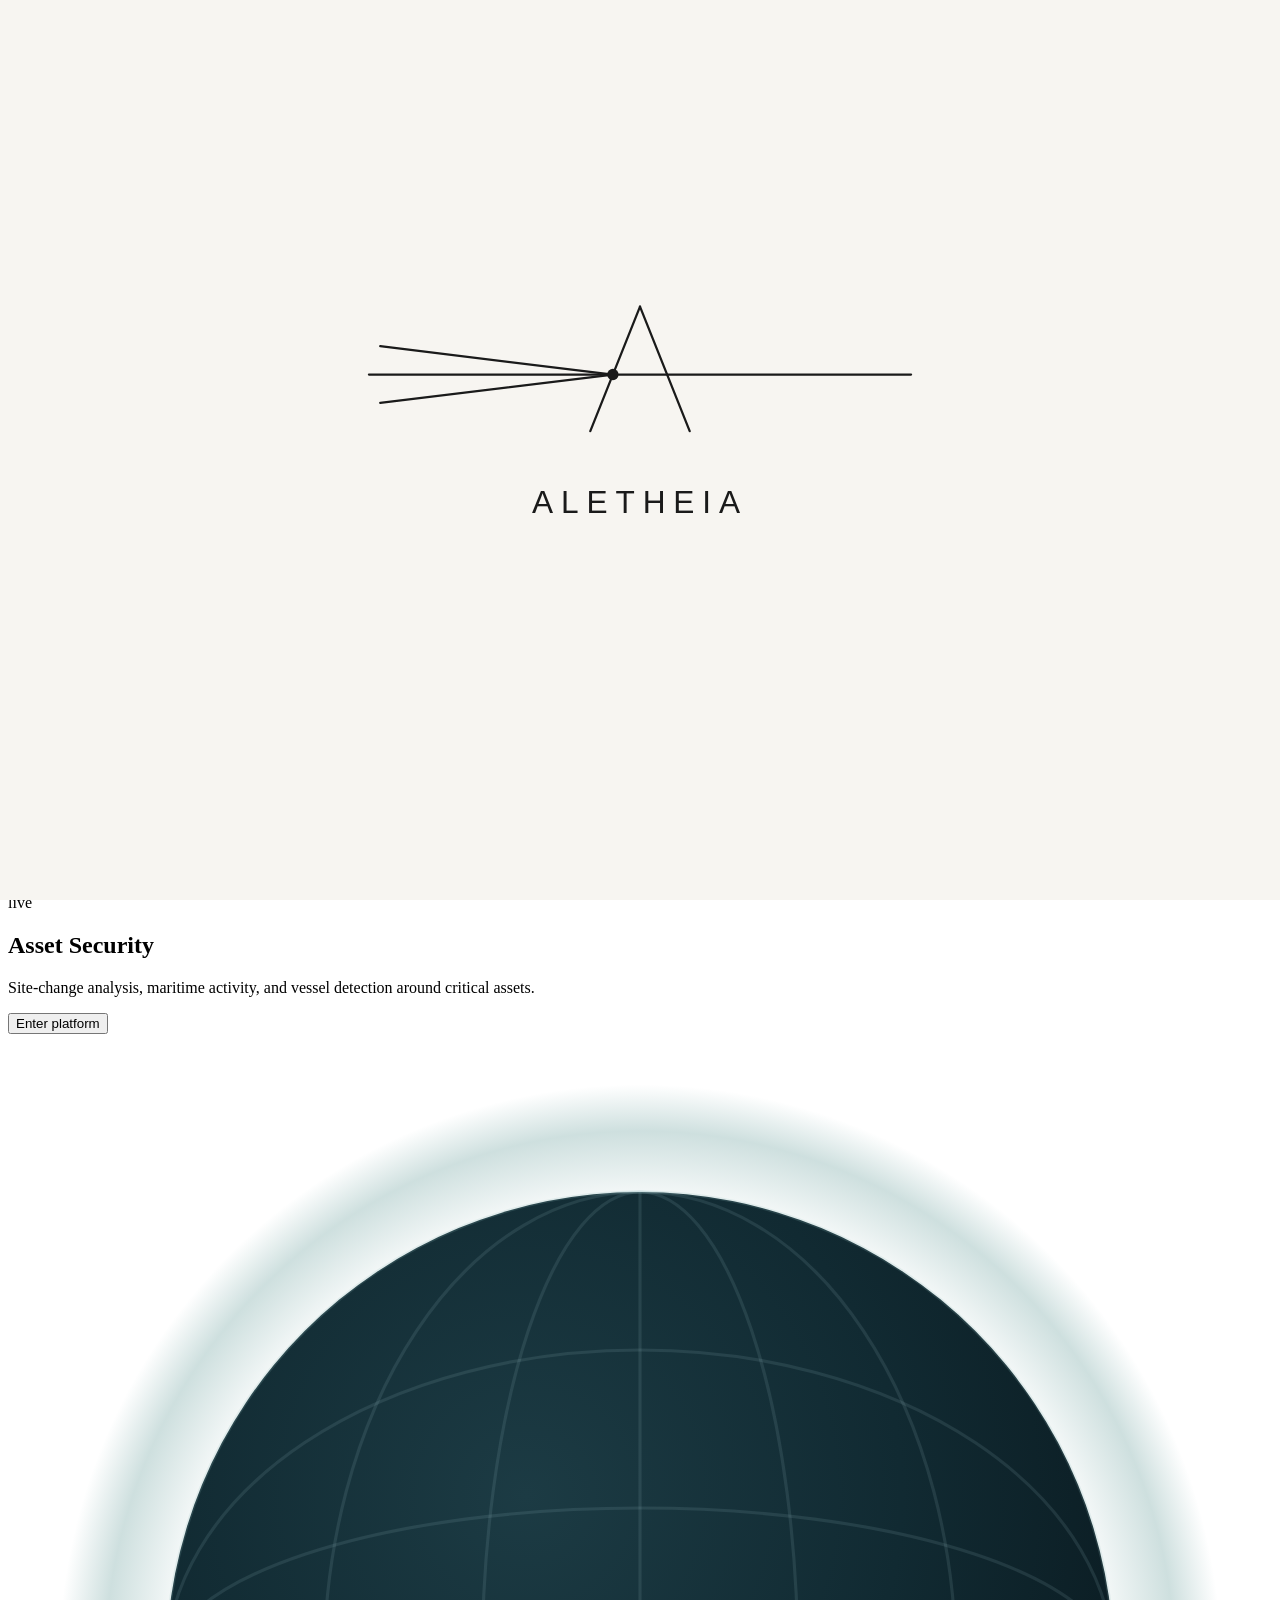
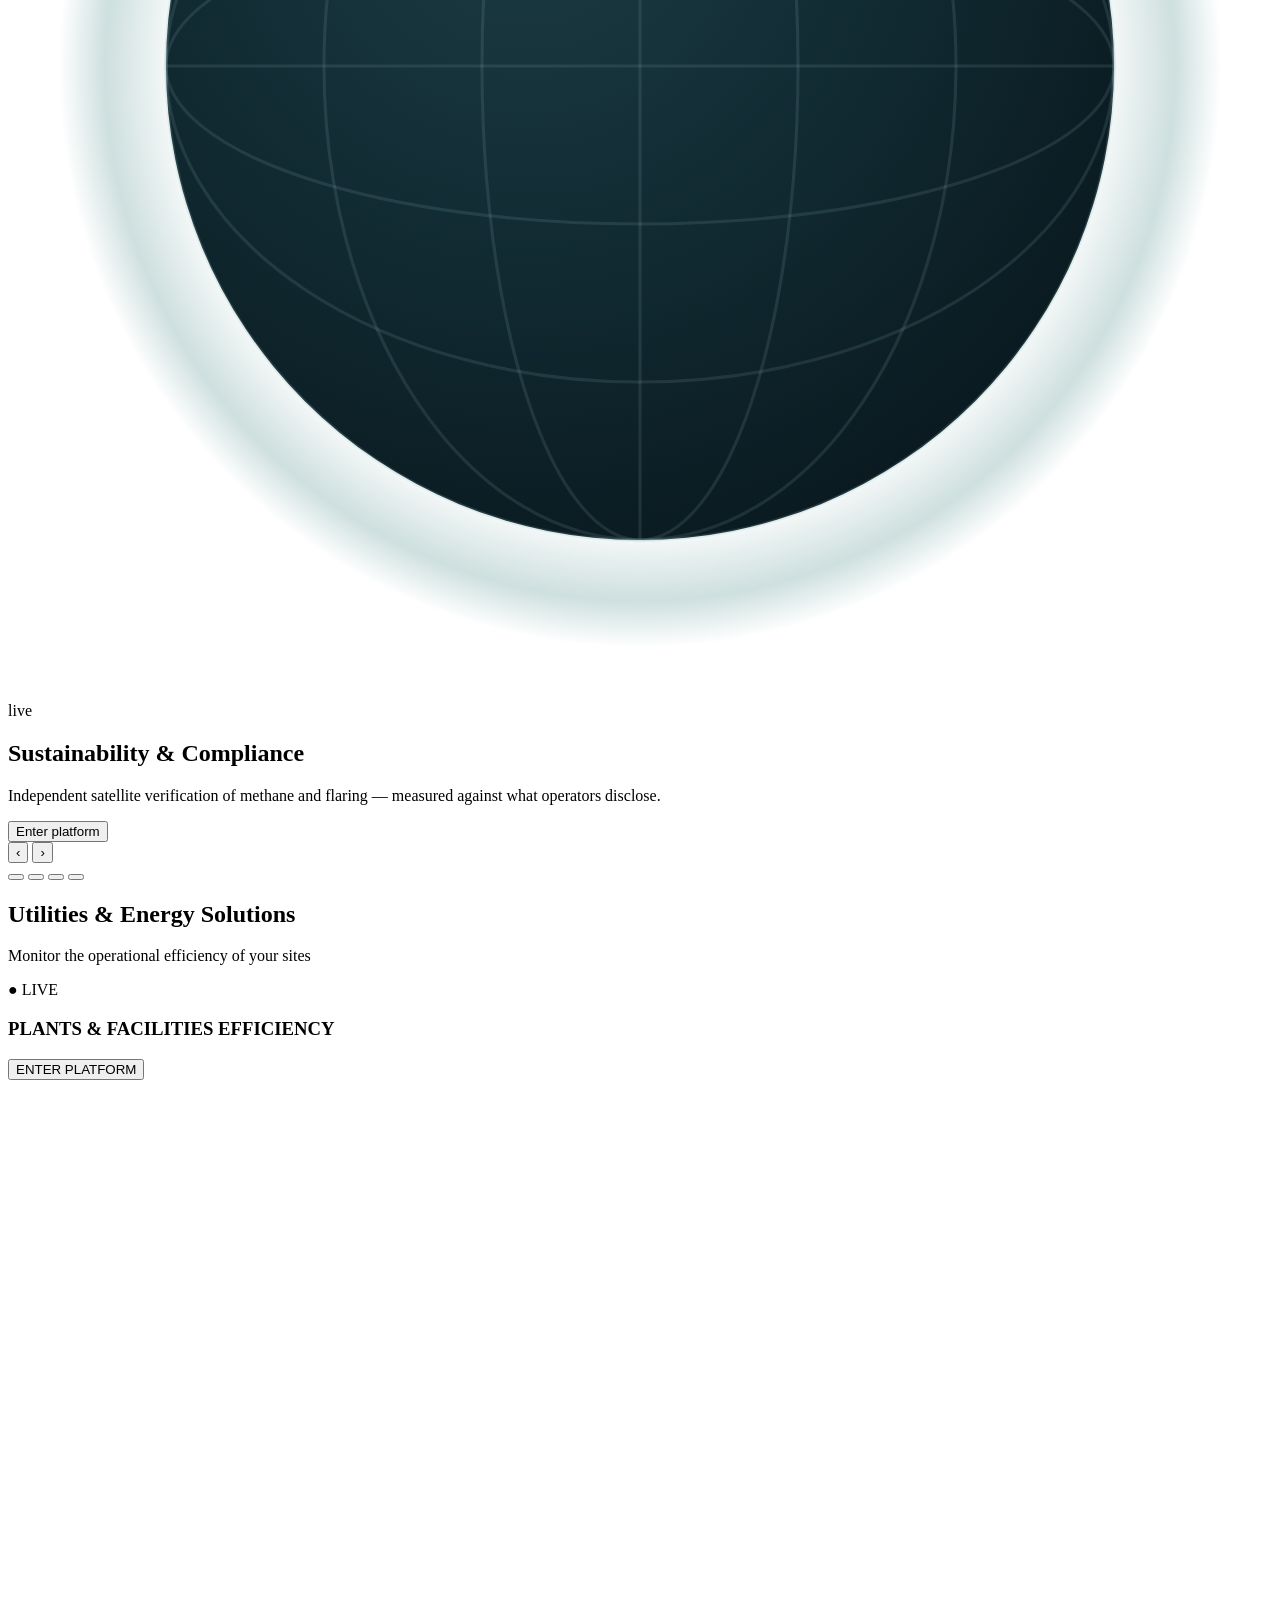
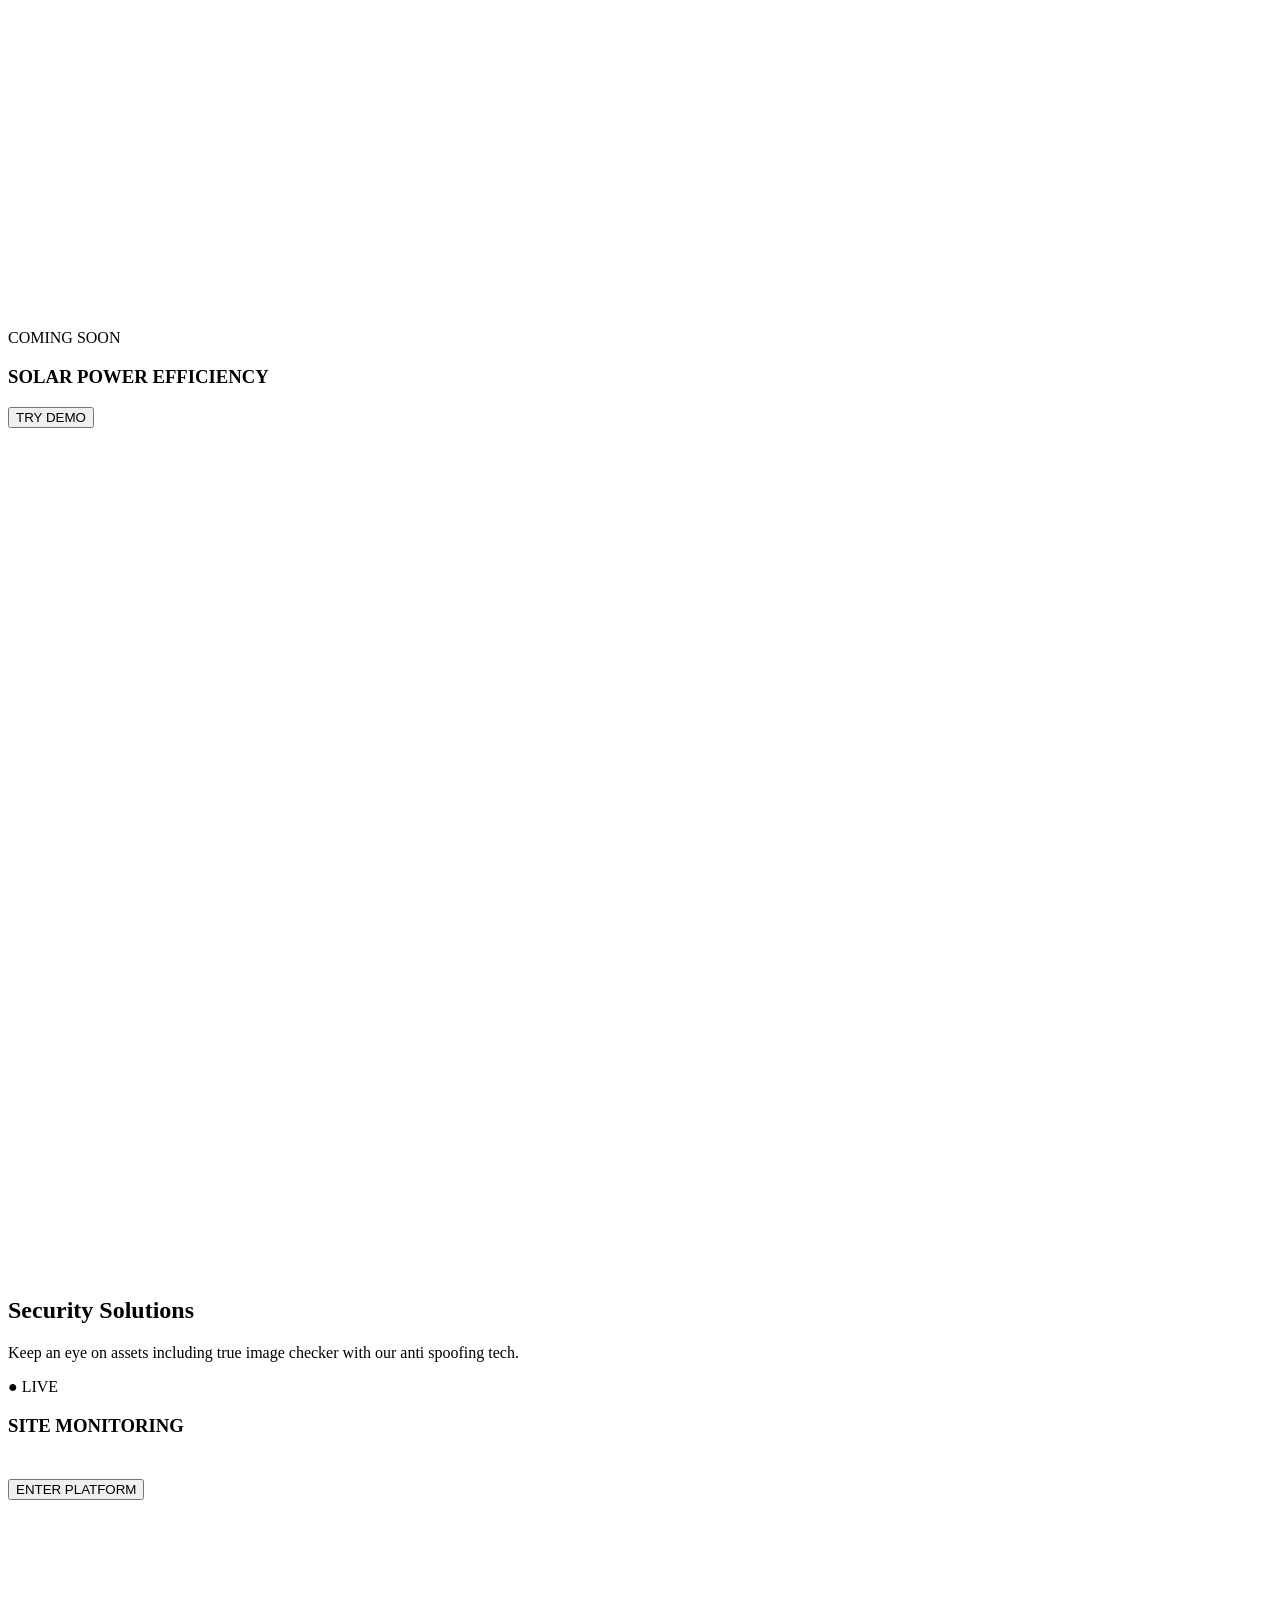
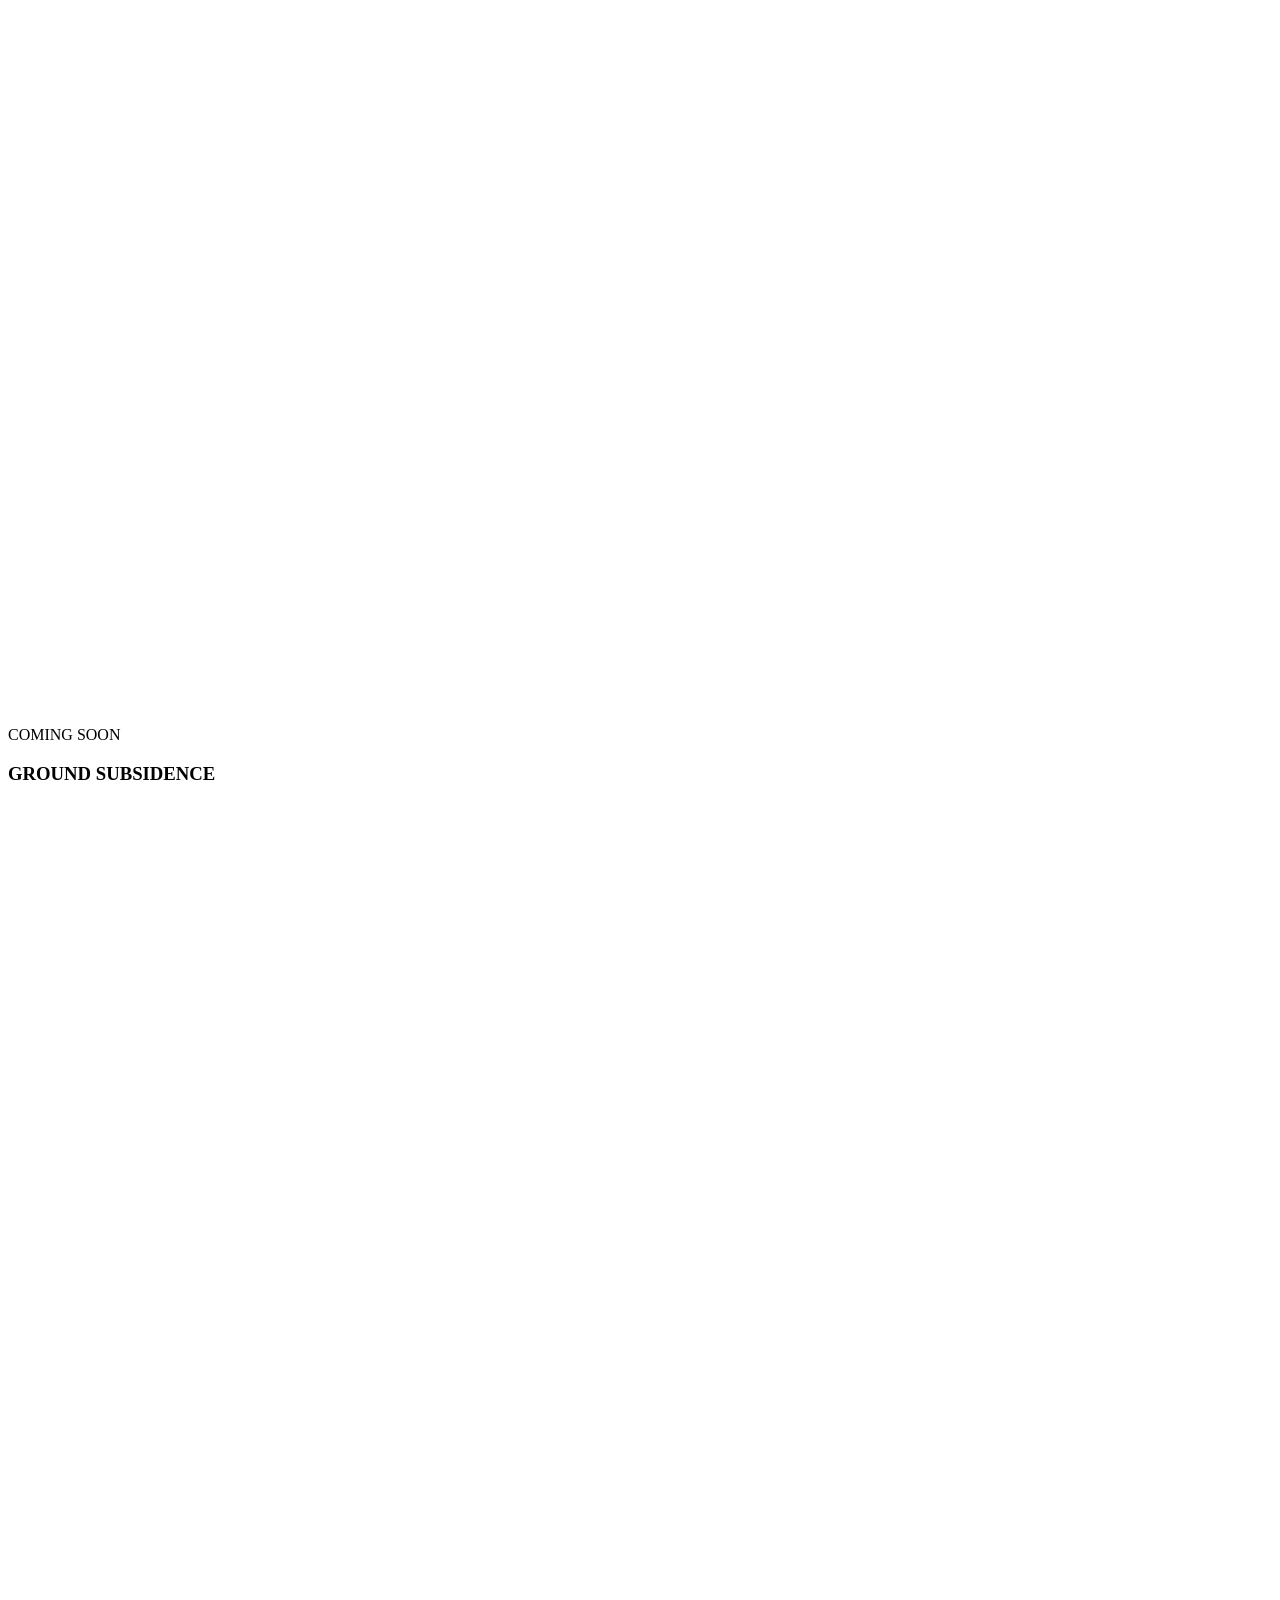
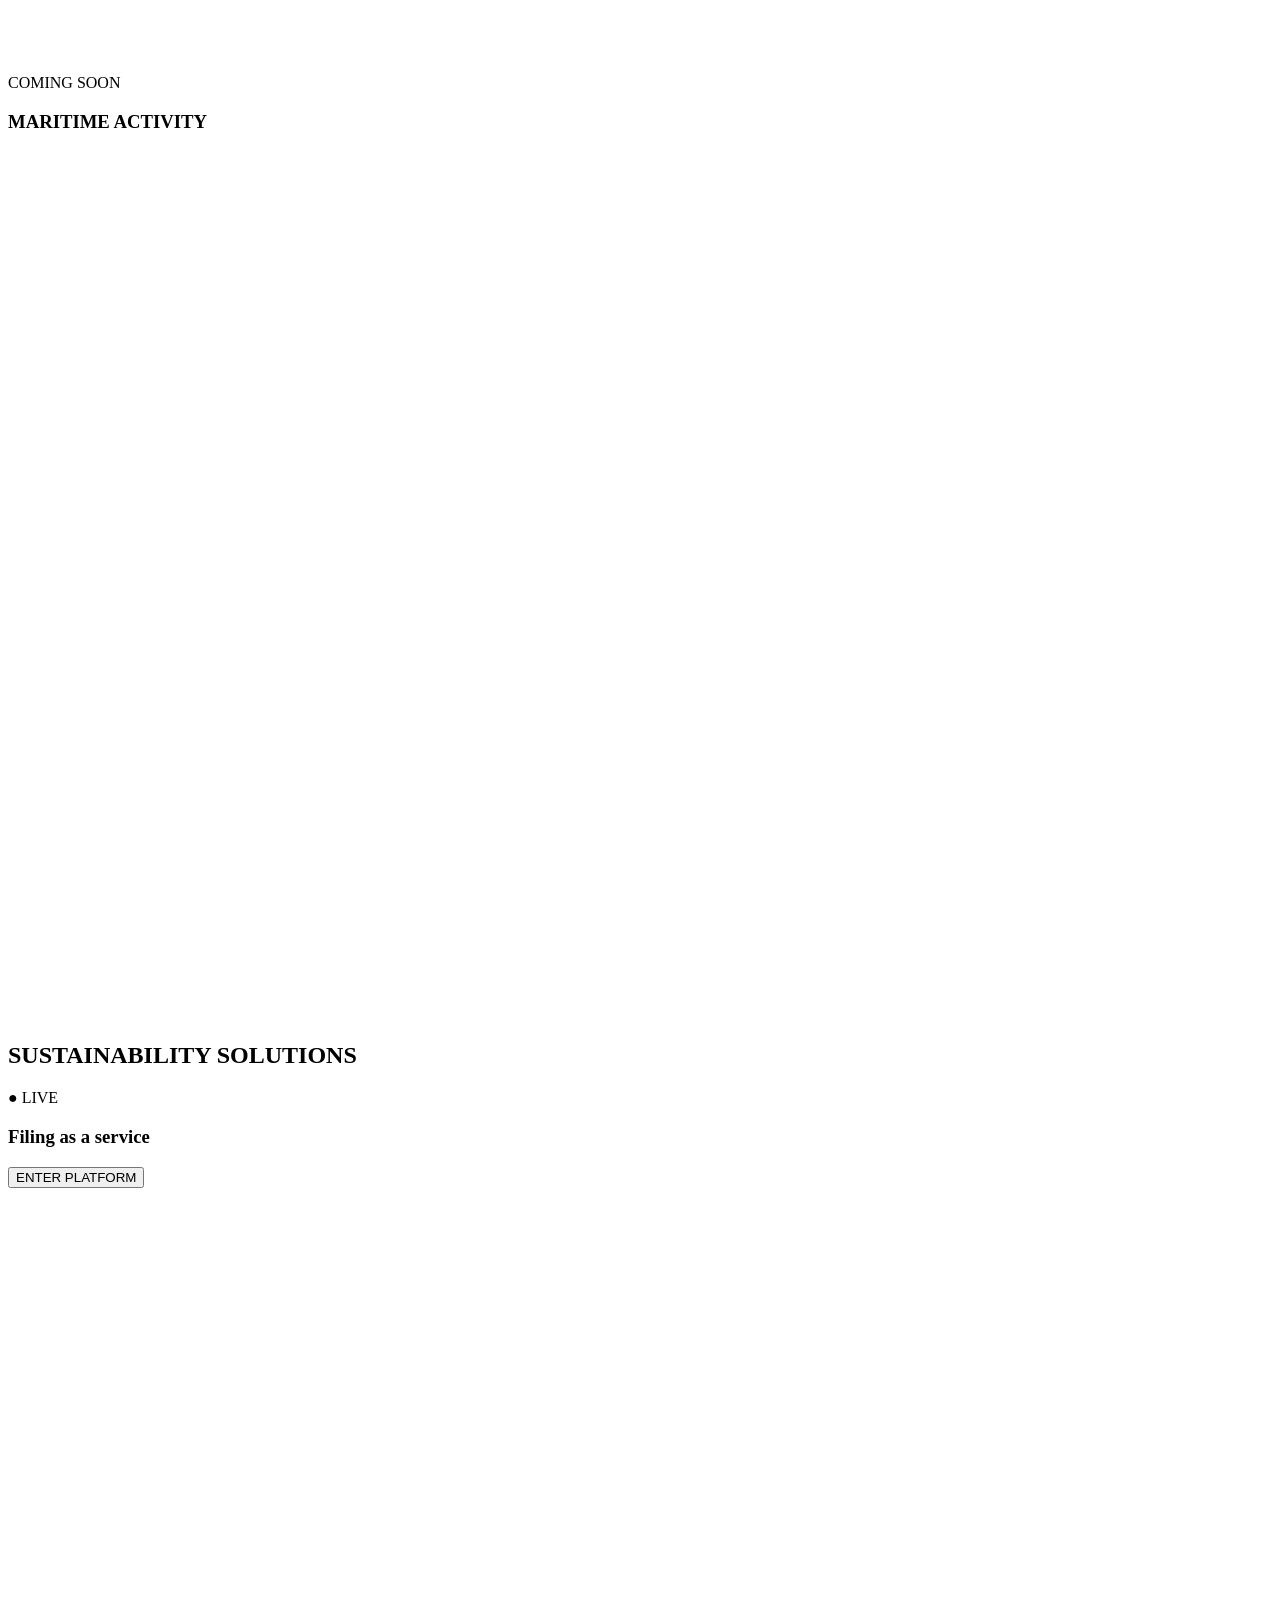
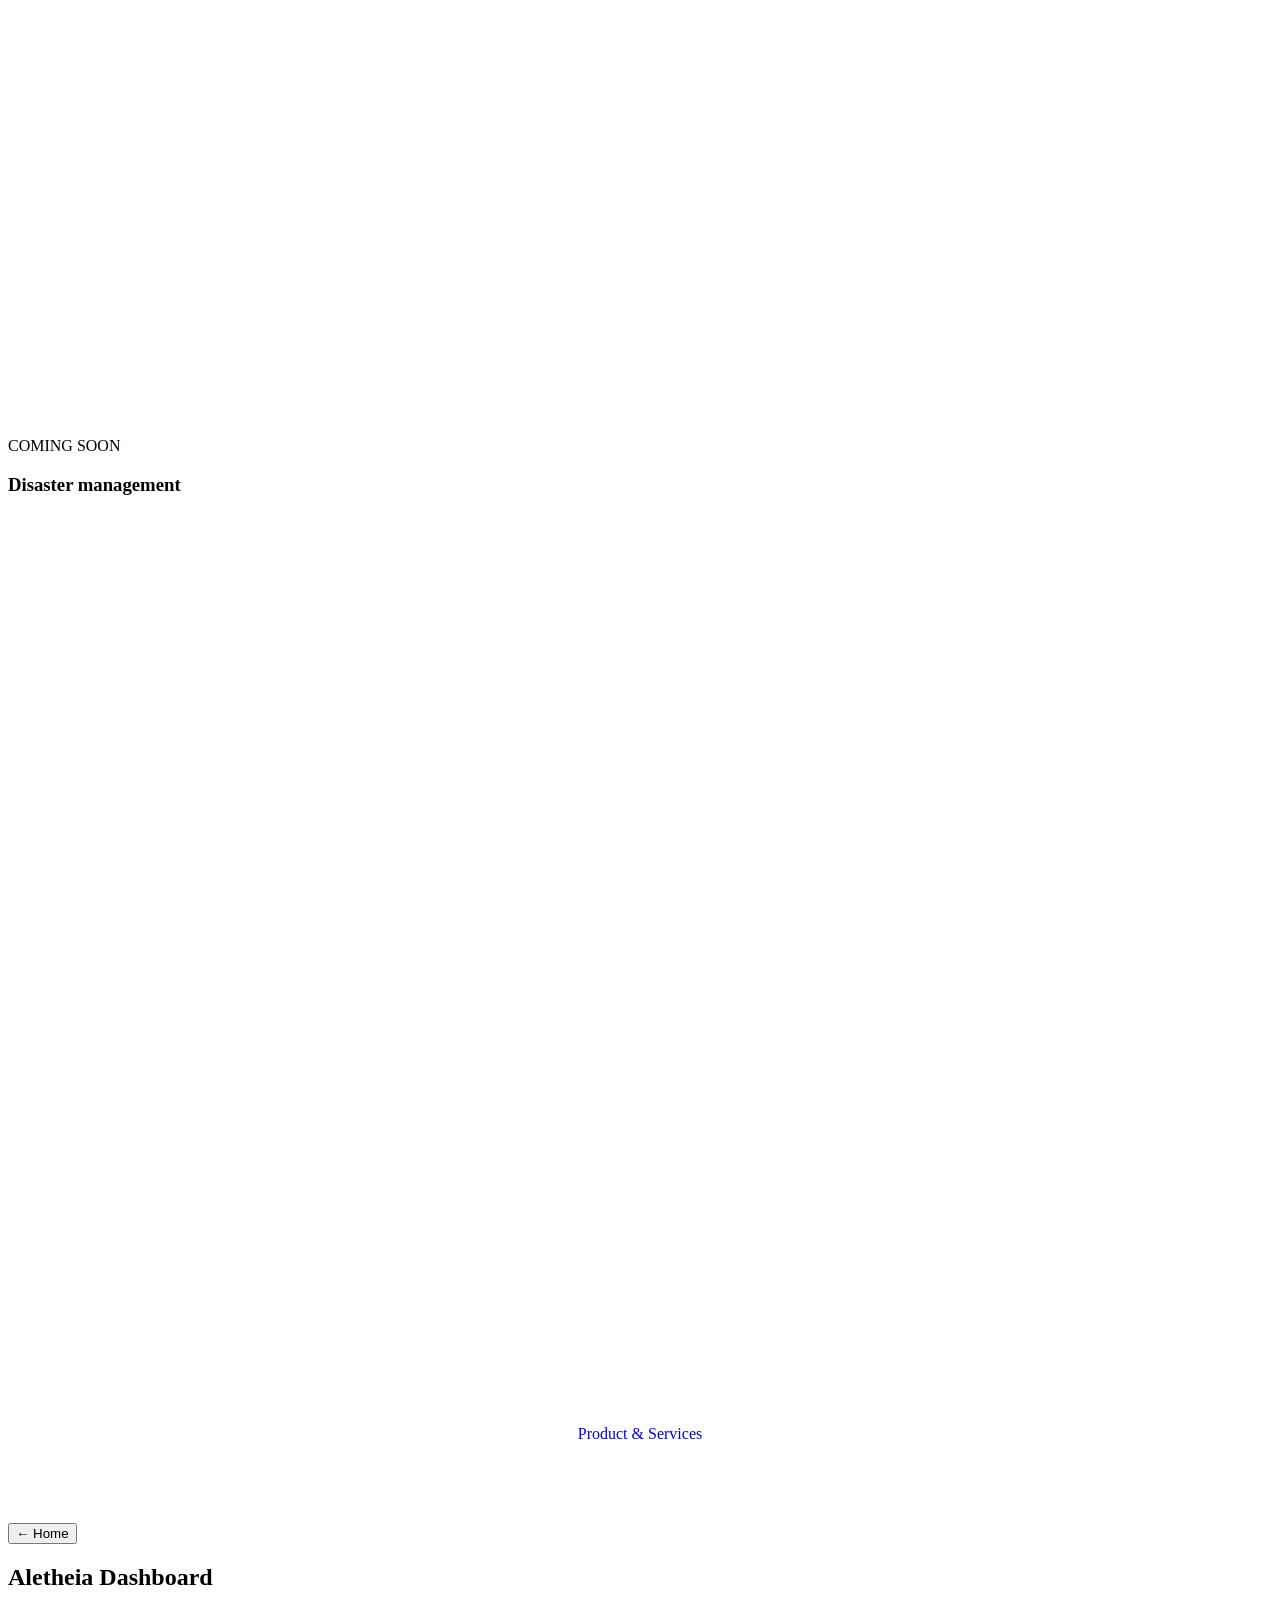
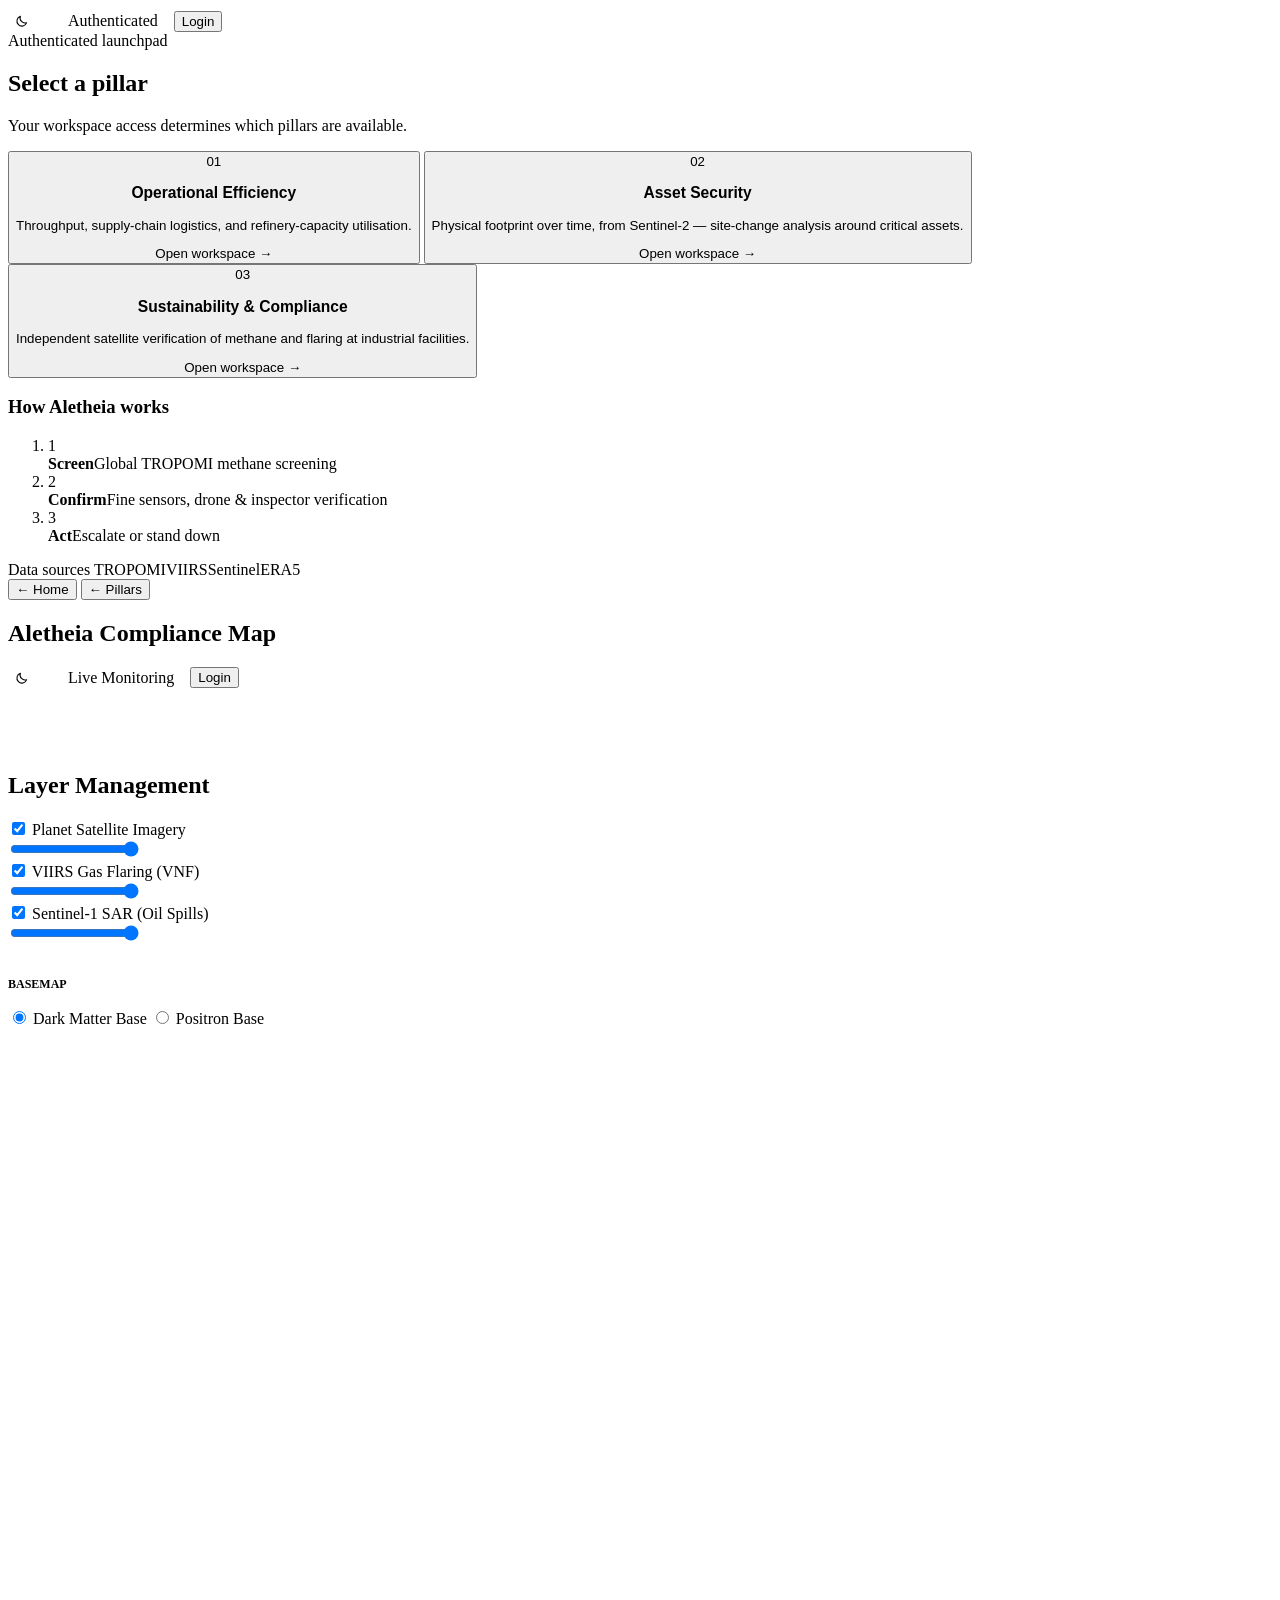
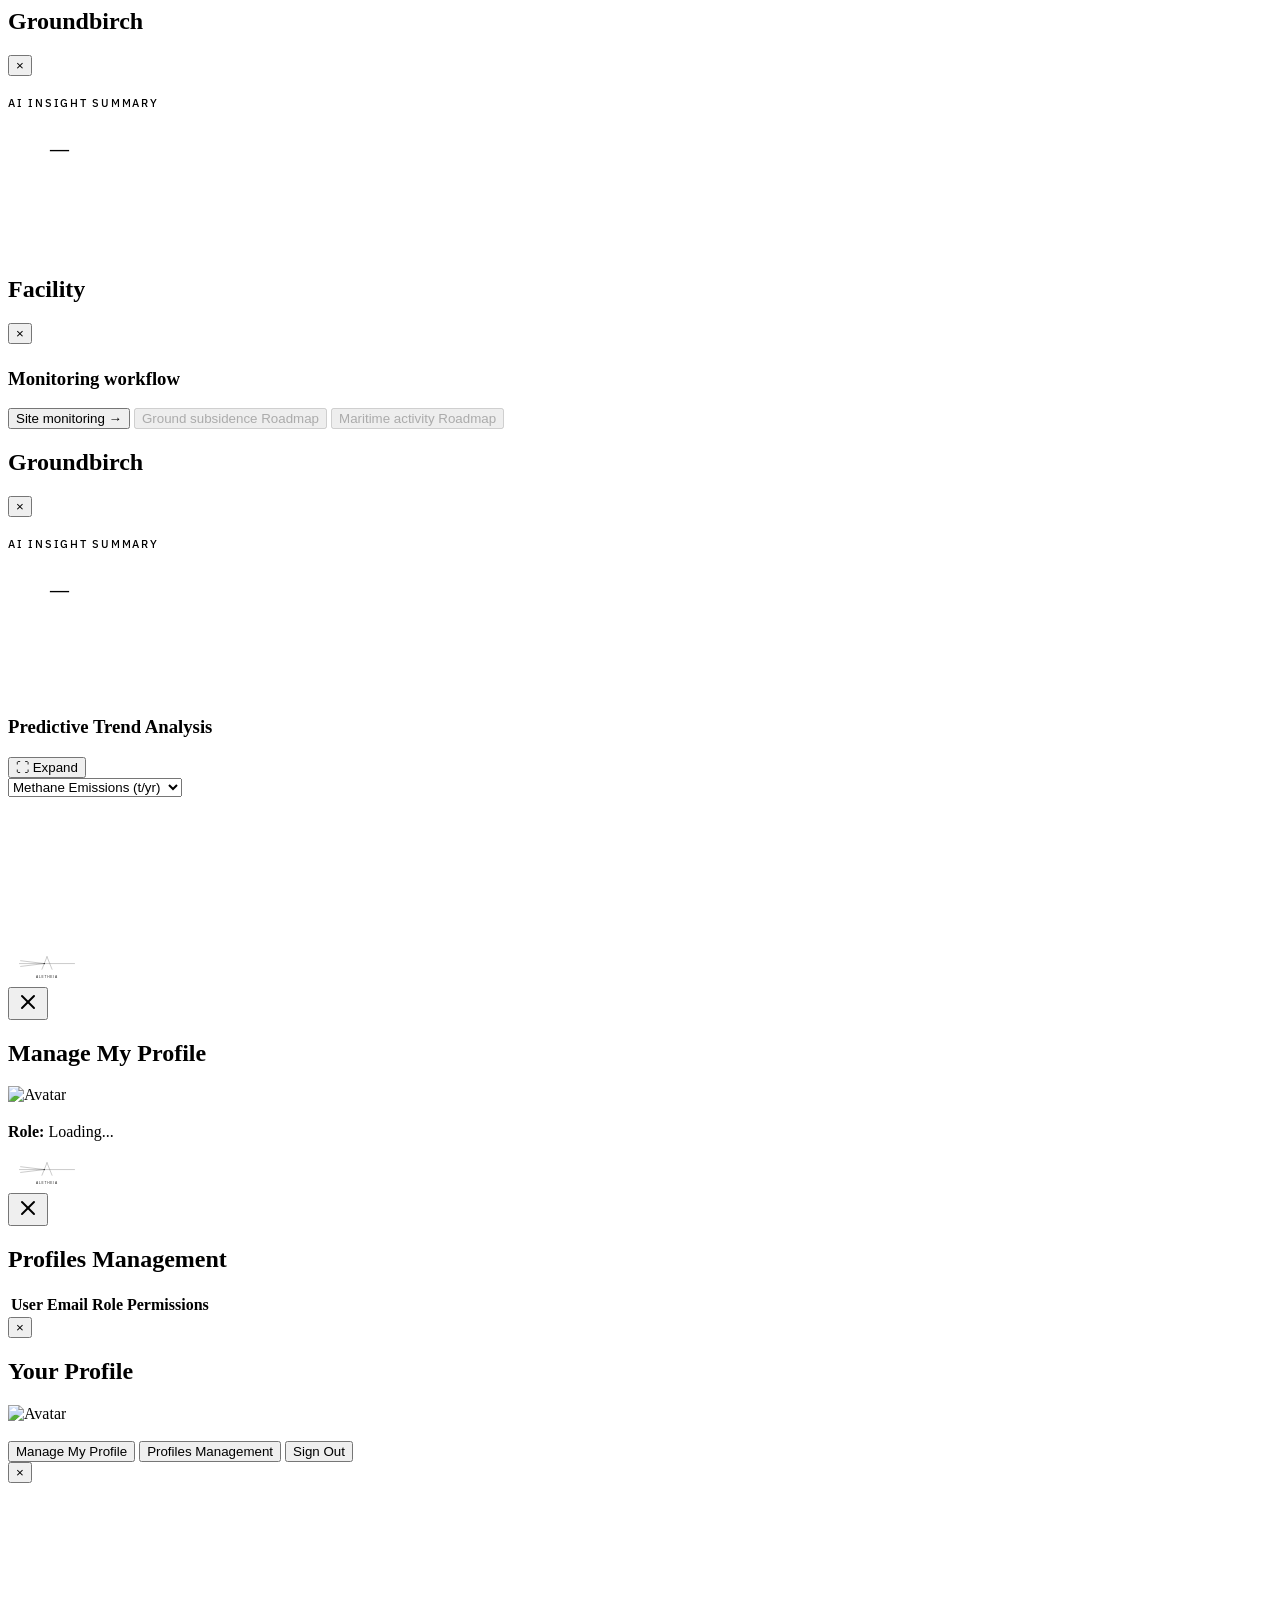
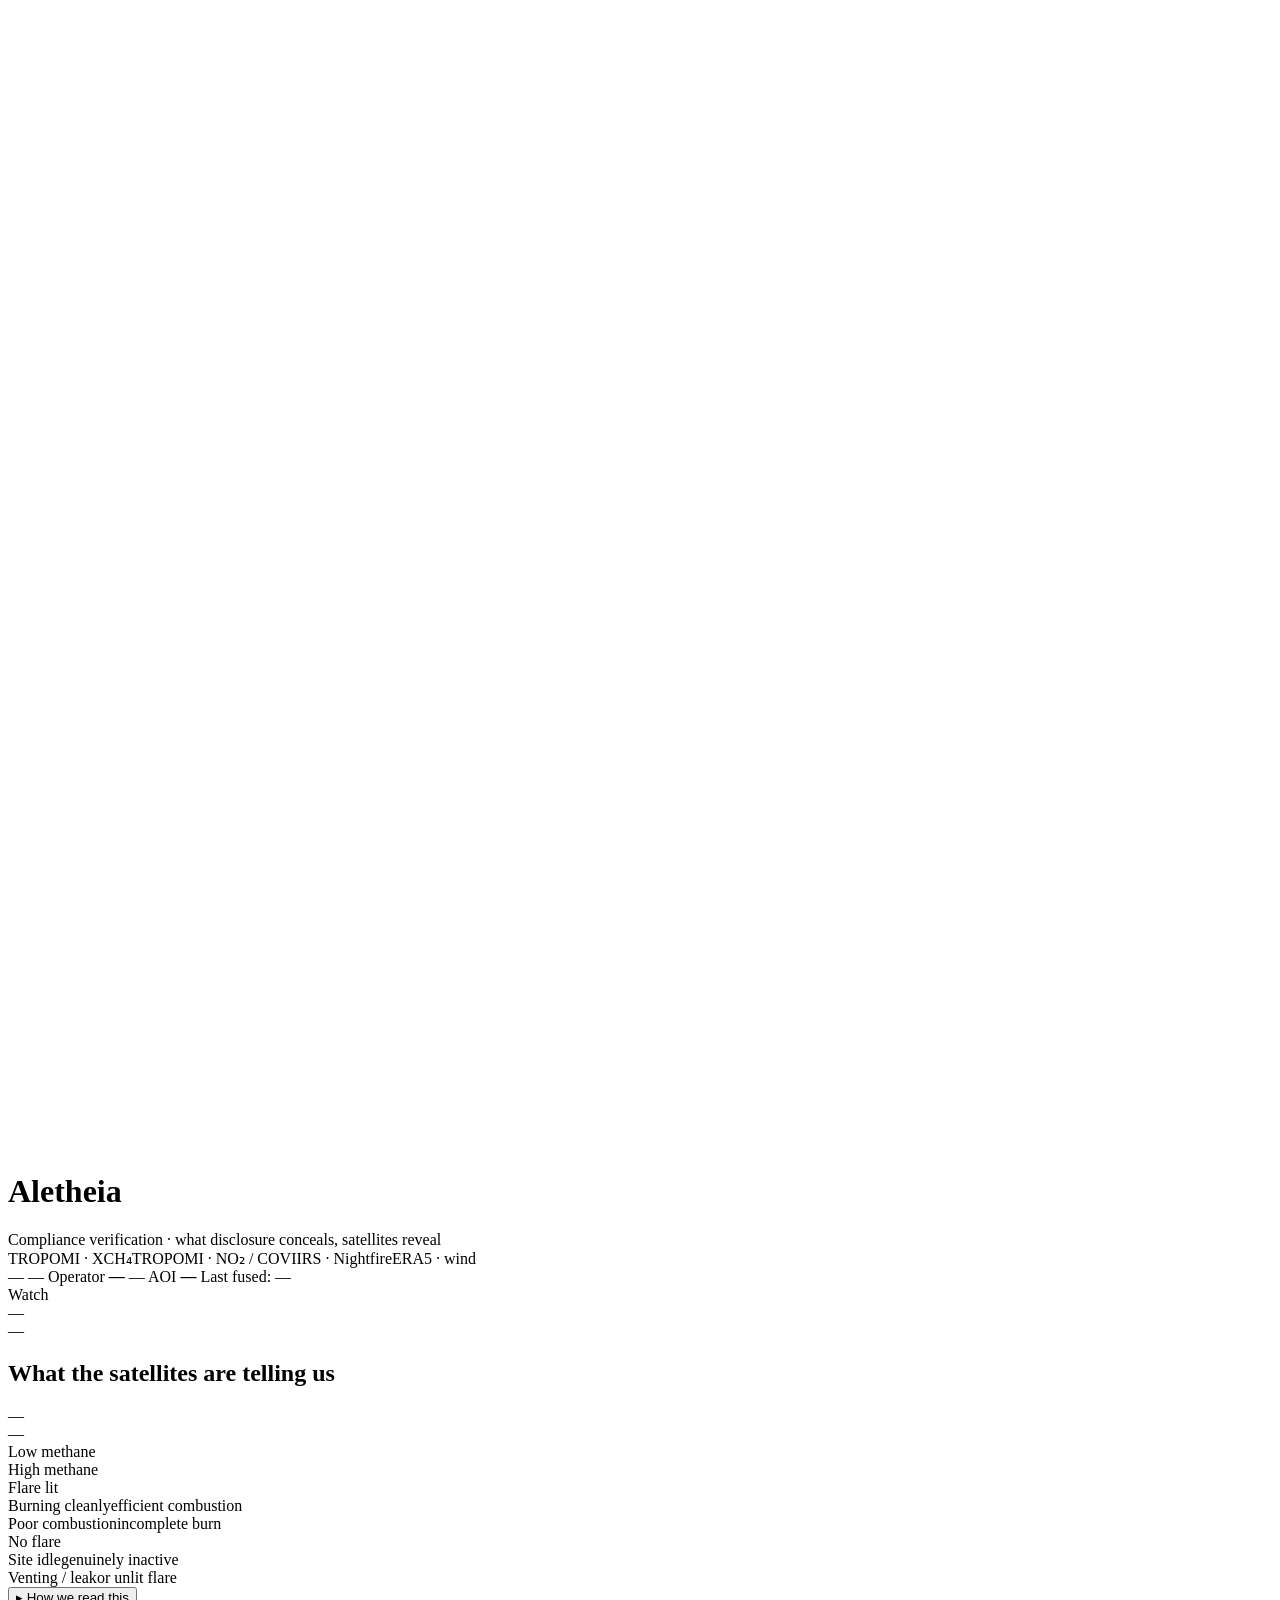
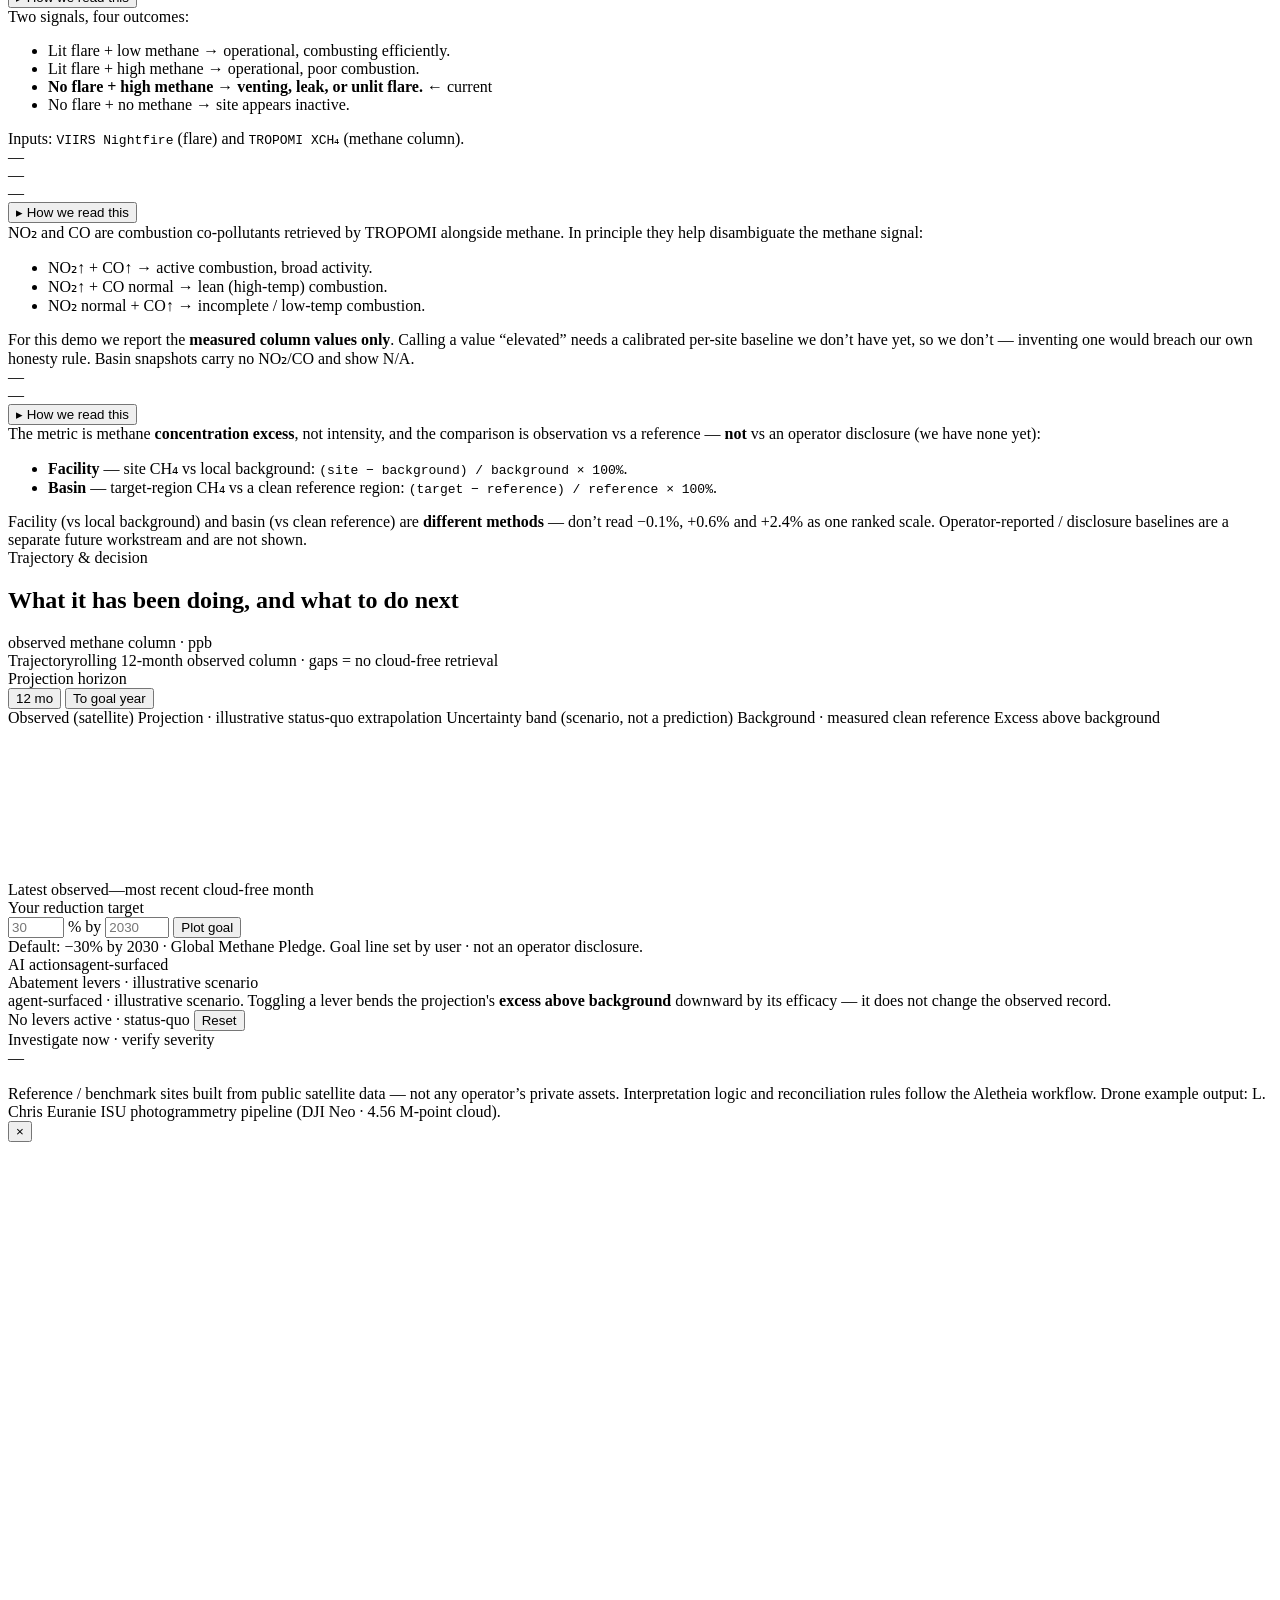
==== commit b8790eaf: "Cosmetic landing/app fixes: trajectory legibility, map overlay alignment, icons, footer - Trajectory" ====
--- a/index.html
+++ b/index.html
@@ -22,6 +22,7 @@
     <!-- Editorial serif for the landing hero headline only -->
     <link href="https://fonts.googleapis.com/css2?family=Newsreader:ital,opsz,wght@0,6..72,400;0,6..72,500;1,6..72,400;1,6..72,500&display=swap" rel="stylesheet" />
     <link rel="stylesheet" href="/demo_scheduler.css" />
+    <link rel="stylesheet" href="/af-footer.css" />
 </head>
   <body>
     <!-- Splash Screen -->
@@ -30,7 +31,7 @@
         <div class="intro-logo" style="width: 100%; margin-bottom: 24px;">
           <img src="/aletheia_logo_on_light.svg?v=3" alt="Aletheia Logo" style="width: 60vw; min-width: 600px; height: auto;">
         </div>
-        <p class="intro-tagline" style="visibility:hidden;">Providing decision intelligence, fusing satellite and ground data for predictable &amp; <span class="tagline-accent">sustainable operations</span>.</p>
+        <p class="intro-tagline" style="visibility:hidden;">A decision intelligence company fusing satellite and ground data for predictable &amp; <span class="tagline-accent">sustainable operations</span>.</p>
         <div class="intro-actions" style="visibility:hidden;">
           <button class="primary-btn js-login-btn">Enter platform</button>
         </div>
@@ -52,7 +53,6 @@
           <span class="landing-nav-mark">ALETHEIA</span>
           <div style="display:flex; gap:16px; align-items:center;">
             <a class="landing-nav-link" href="/subscription.html">Product &amp; Services</a>
-            
             <div class="auth-slot">
               <button class="primary-btn outline js-login-btn">Login</button>
             </div>
@@ -71,7 +71,7 @@
                 <div class="intro-logo" data-swappable style="width: 100%; margin-bottom: 24px;">
                   <img src="/aletheia_logo_on_light.svg?v=3" alt="Aletheia Logo" style="width: 60vw; min-width: 600px; height: auto; filter: invert(1) brightness(1.5);">
                 </div>
-                <p class="intro-tagline">Providing decision intelligence, fusing satellite and ground data for predictable &amp; <span class="tagline-accent">sustainable operations</span>.</p>
+                <p class="intro-tagline">A decision intelligence company fusing satellite and ground data for predictable &amp; <span class="tagline-accent">sustainable operations</span>.</p>
                 <div class="intro-actions">
                   <button class="primary-btn js-login-btn">Enter platform</button>
                 </div>
@@ -201,8 +201,8 @@
                   <span class="parallax-card-tag">COMING SOON</span>
                 </div>
                 <div>
-                  <h3>SOLAR FARM THROUGHPUT</h3>
-                  <button class="btn">TRY DEMO</button>
+                  <h3>SOLAR POWER EFFICIENCY</h3>
+                  <button class="btn" onclick="window.location.href='/aletheia-solar-fleet-demo_3.html'">TRY DEMO</button>
                 </div>
               </div>
             </div>
@@ -277,6 +277,10 @@
         <a class="primary-btn outline" href="/subscription.html" style="text-decoration: none;">Product &amp; Services</a>
       </div>
     </div>
+
+    <!-- Public site footer (landing only; mounts via /af-footer.js).
+         Lives inside #view-home so it never appears on authenticated views. -->
+    <div data-af-footer></div>
   </section>
 
       <!-- ==========================================
@@ -289,7 +293,7 @@
             <h1>Aletheia Dashboard</h1>
           </div>
           <div class="header-controls" style="display:flex; gap:16px; align-items:center;">
-            <button class="theme-toggle" aria-label="Toggle theme" style="background:transparent; border:none; cursor:pointer; font-size:16px;">☀️</button>
+            <button class="theme-toggle" aria-label="Toggle theme" style="background:transparent; border:none; cursor:pointer; line-height:0;"><svg viewBox="0 0 24 24" fill="none" stroke="currentColor" stroke-width="1.6" stroke-linecap="round" stroke-linejoin="round" style="width:16px;height:16px;display:block"><path d="M19 14.5A7.5 7.5 0 0 1 9.5 5a7.5 7.5 0 1 0 9.5 9.5z"/></svg></button>
             <span class="status-indicator online"></span>
             <span>Authenticated</span>
             <div class="auth-slot">
@@ -370,7 +374,7 @@
             <h1>Aletheia Compliance Map</h1>
           </div>
           <div class="header-controls" style="display:flex; gap:16px; align-items:center;">
-            <button class="theme-toggle" aria-label="Toggle theme" style="background:transparent; border:none; cursor:pointer; font-size:16px;">☀️</button>
+            <button class="theme-toggle" aria-label="Toggle theme" style="background:transparent; border:none; cursor:pointer; line-height:0;"><svg viewBox="0 0 24 24" fill="none" stroke="currentColor" stroke-width="1.6" stroke-linecap="round" stroke-linejoin="round" style="width:16px;height:16px;display:block"><path d="M19 14.5A7.5 7.5 0 0 1 9.5 5a7.5 7.5 0 1 0 9.5 9.5z"/></svg></button>
             <span class="status-indicator online"></span>
             <span>Live Monitoring</span>
             <div class="auth-slot">
@@ -763,6 +767,7 @@
           <span><span class="ln proj"></span> Projection · illustrative status-quo extrapolation</span>
           <span><span class="sw band"></span> Uncertainty band (scenario, not a prediction)</span>
           <span><span class="ln bkgd"></span> Background · measured clean reference</span>
+          <span><span class="sw excess"></span> Excess above background</span>
           <span id="lg-abated" hidden><span class="ln abated"></span> With selected levers</span>
           <span id="lg-target" hidden><span class="ln tgt"></span> Goal line (set by user)</span>
         </div>
@@ -962,6 +967,7 @@
           <span><span class="ln proj"></span> Projection · illustrative status-quo extrapolation</span>
           <span><span class="sw band"></span> Uncertainty band (scenario, not a prediction)</span>
           <span><span class="ln bkgd"></span> Background · measured clean reference</span>
+          <span><span class="sw excess"></span> Excess above background</span>
           <span id="oe-lg-abated" hidden><span class="ln abated"></span> With selected levers</span>
           <span id="oe-lg-target" hidden><span class="ln tgt"></span> Goal line (set by user)</span>
         </div>
@@ -1105,6 +1111,7 @@
     <svg viewBox="0 0 24 24" fill="none" stroke="currentColor" stroke-width="1.6" aria-hidden="true"><path d="M21 12a8 8 0 0 1-11.6 7.1L4 20l1-4.4A8 8 0 1 1 21 12Z"/><path d="M8.5 11h7M8.5 14h4"/></svg>
   </button>
 
+  <script src="/af-footer.js"></script>
   <script src="/demo_scheduler.js"></script>
 </body>
 </html>
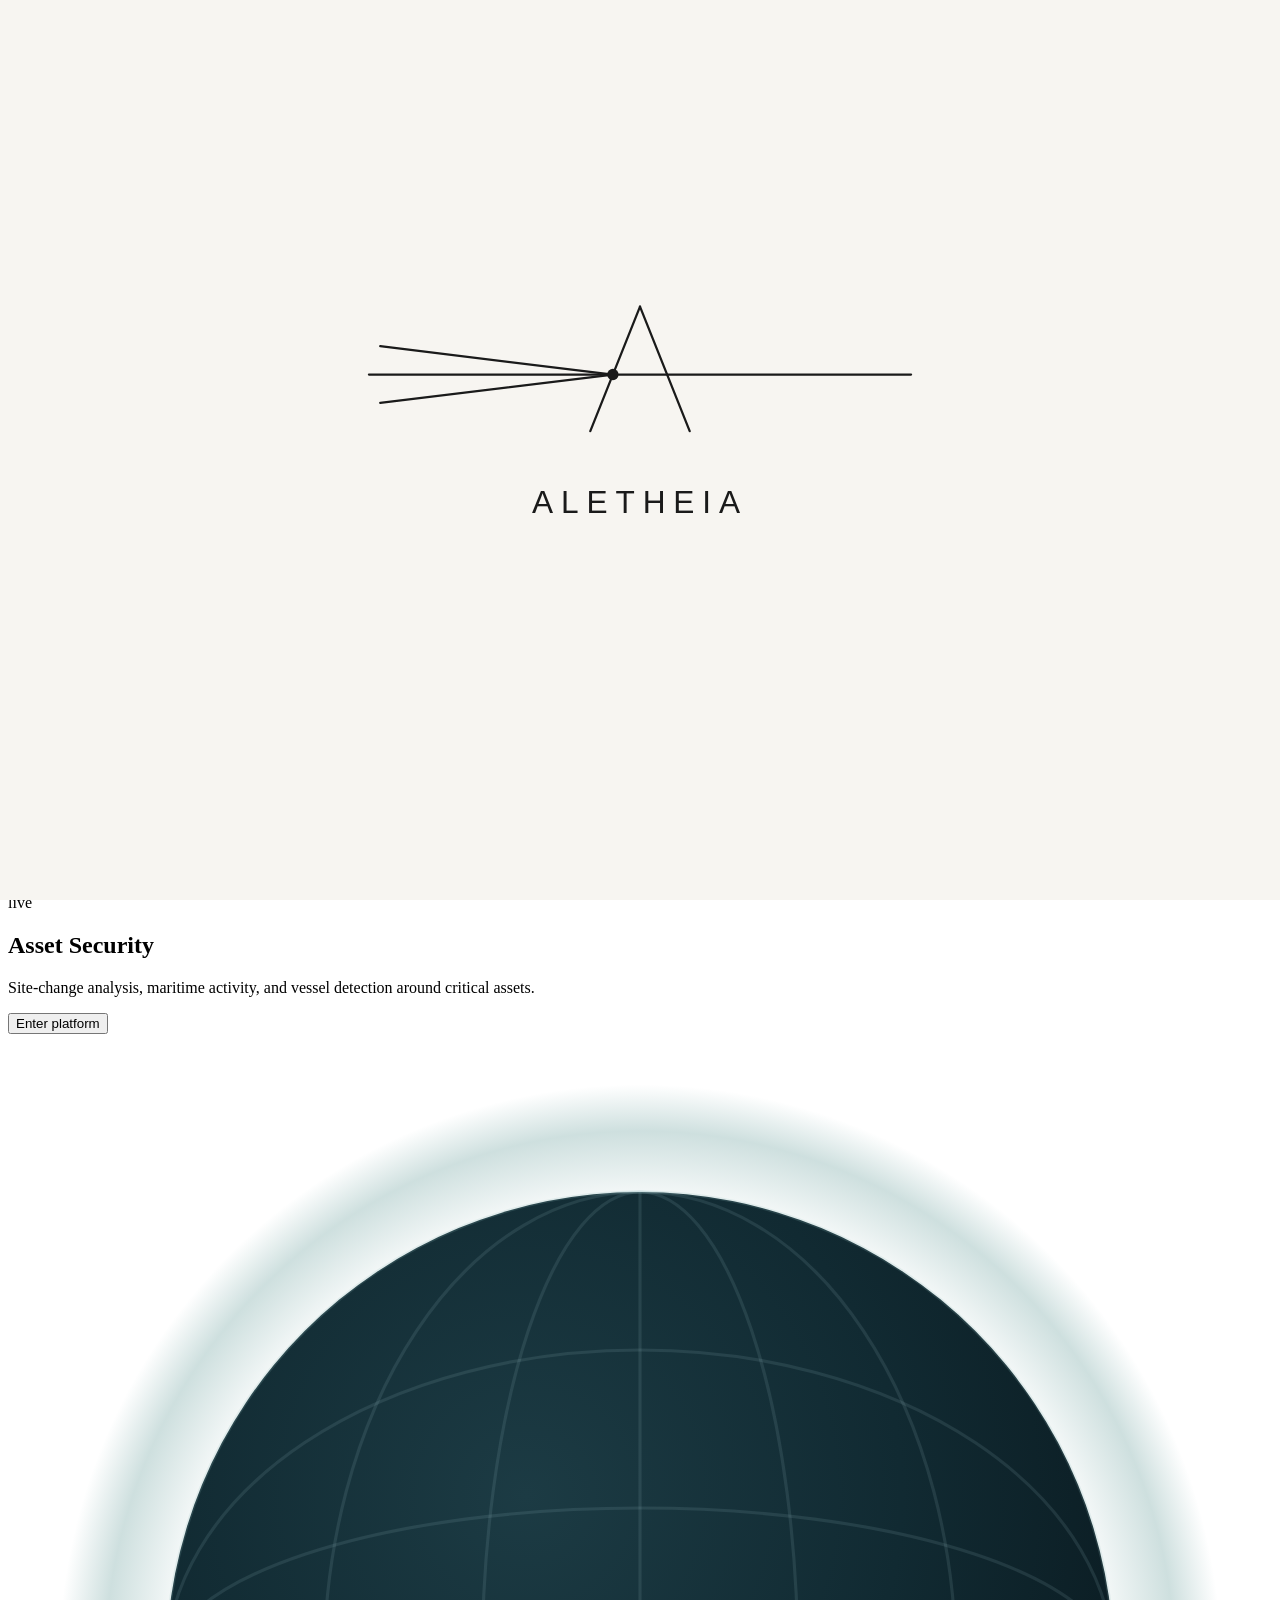
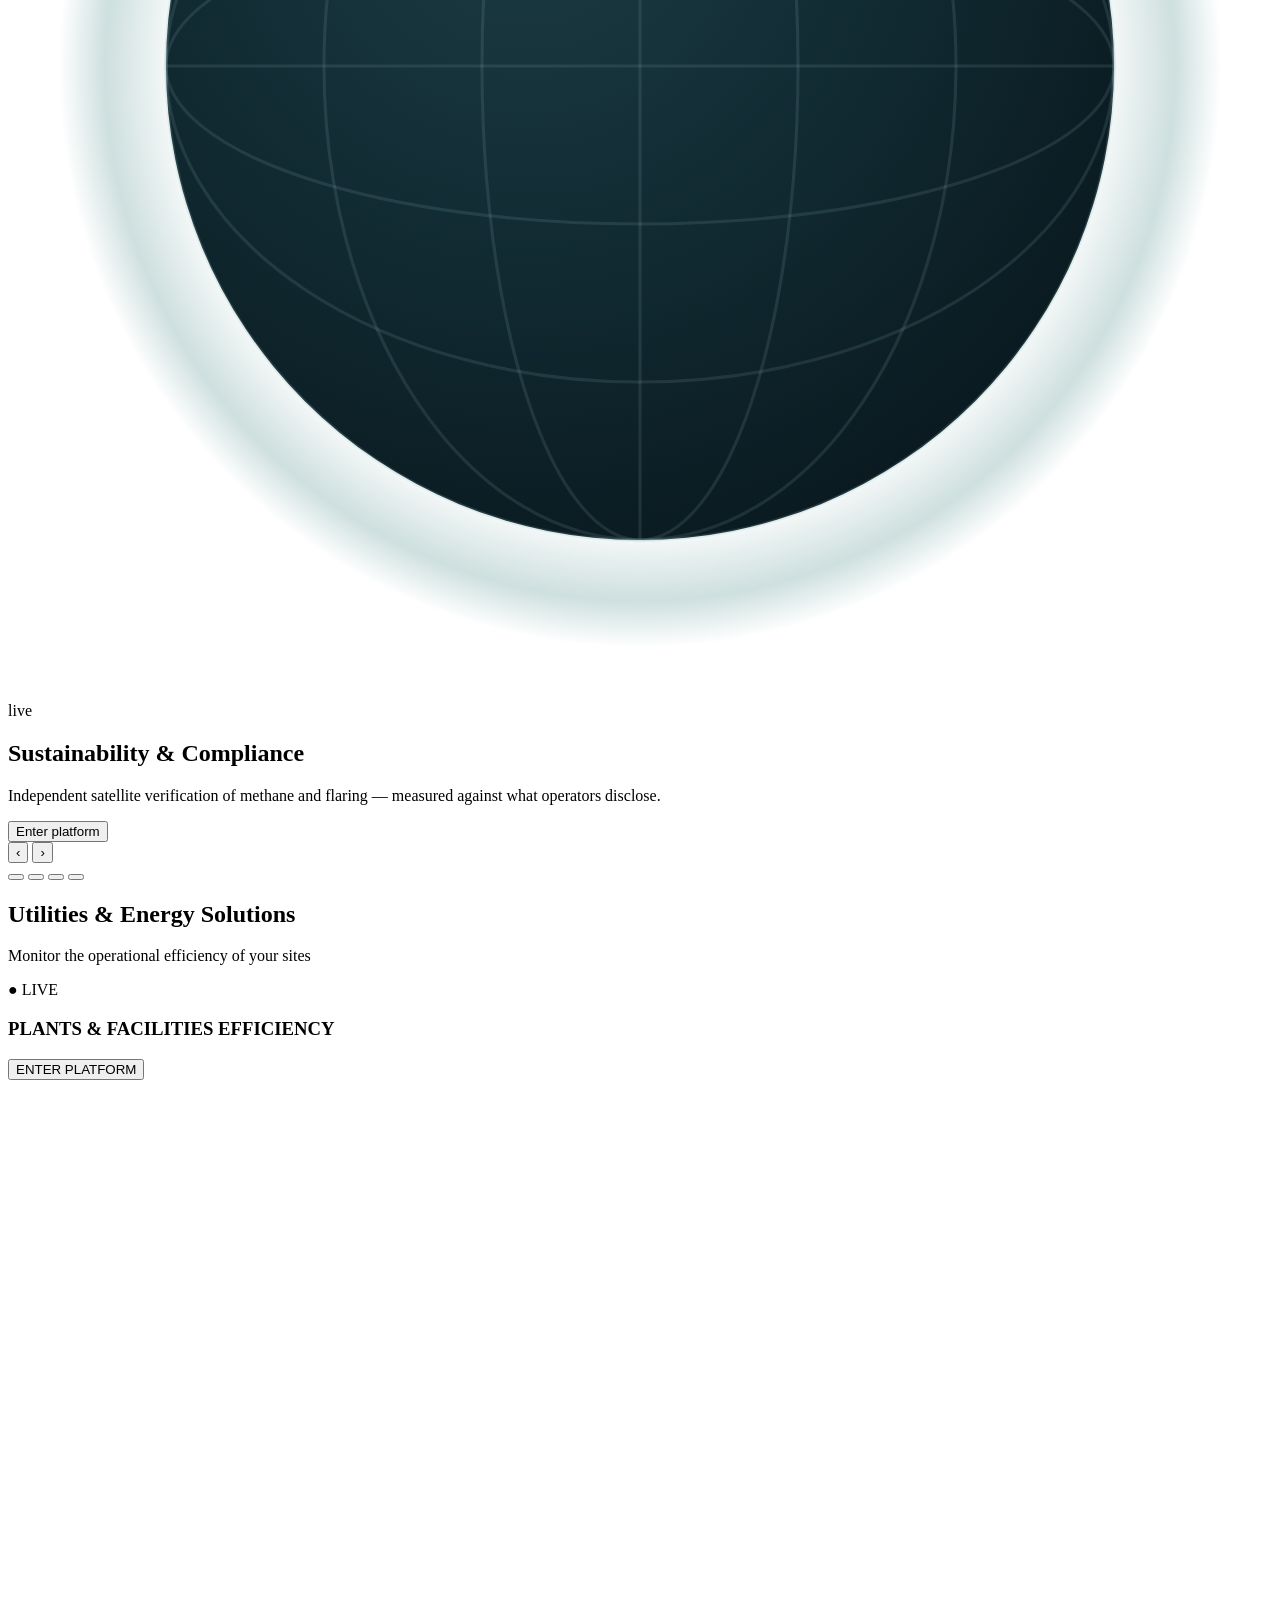
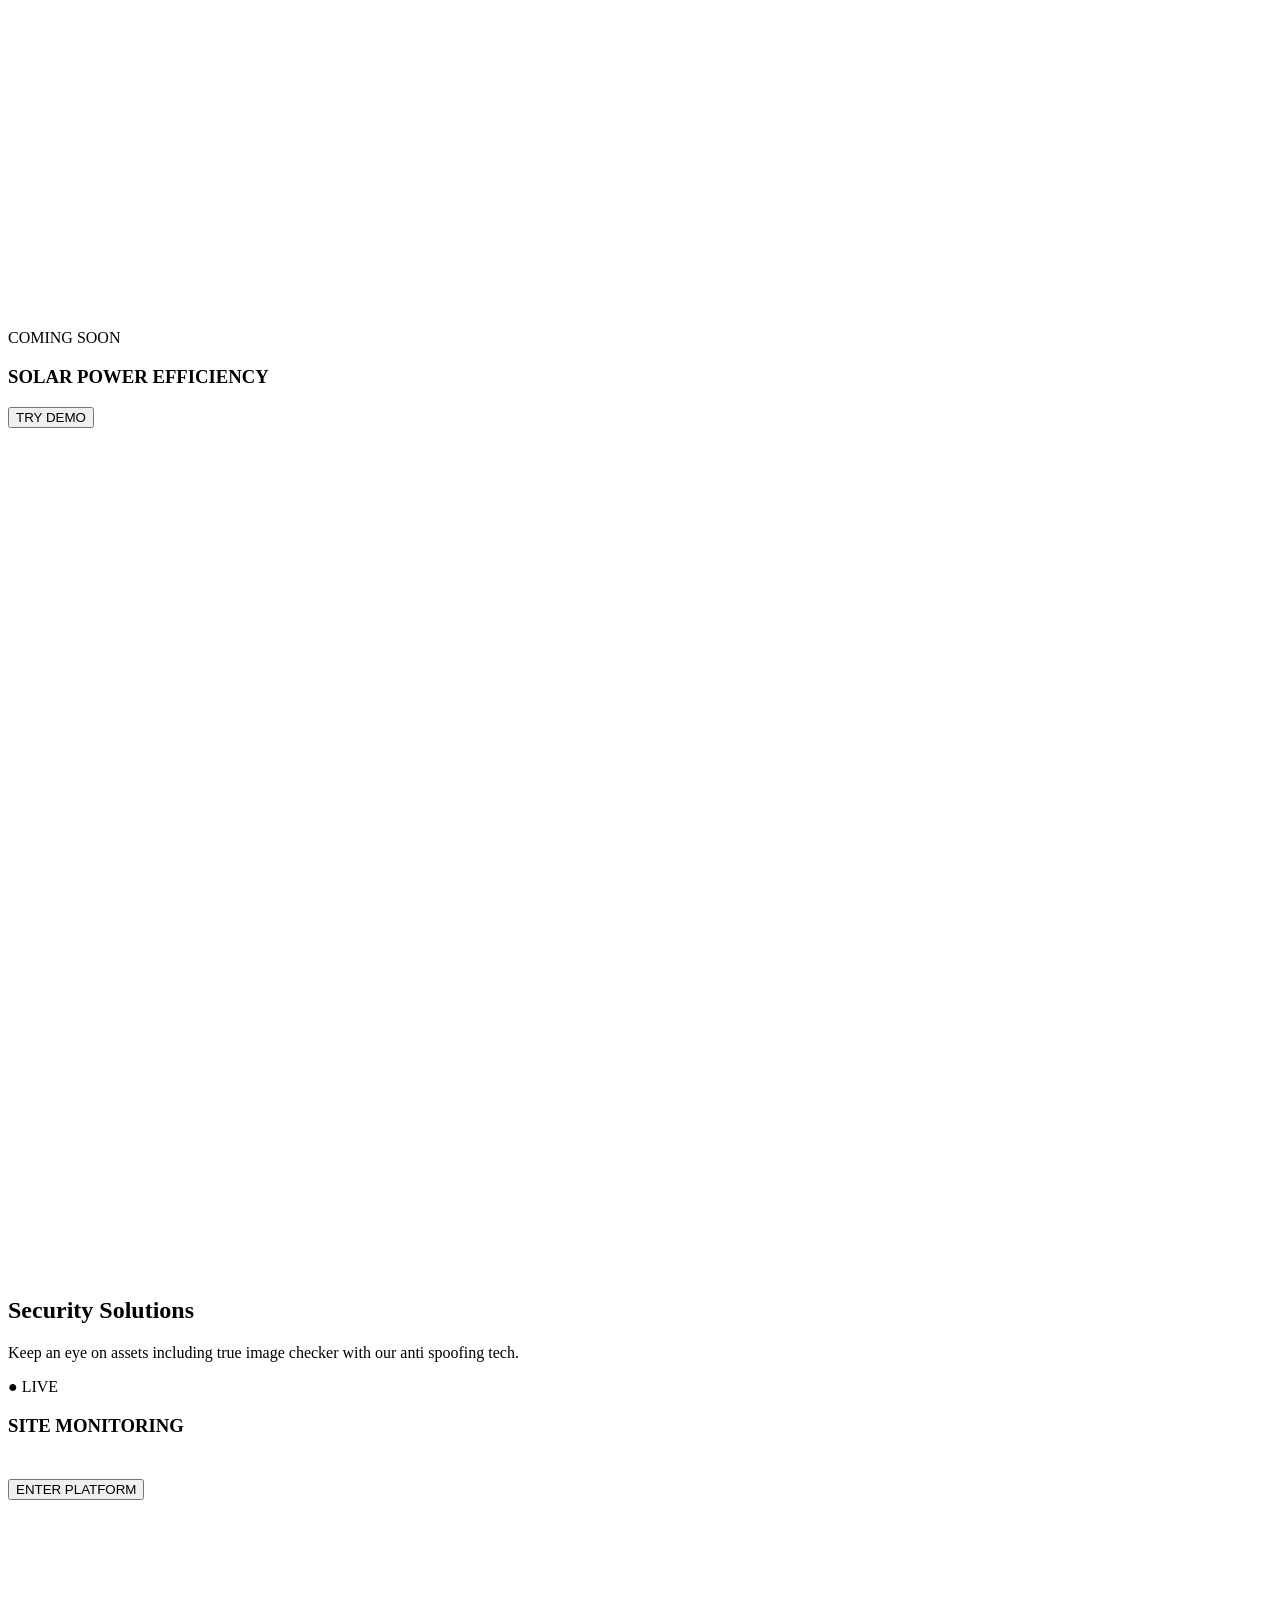
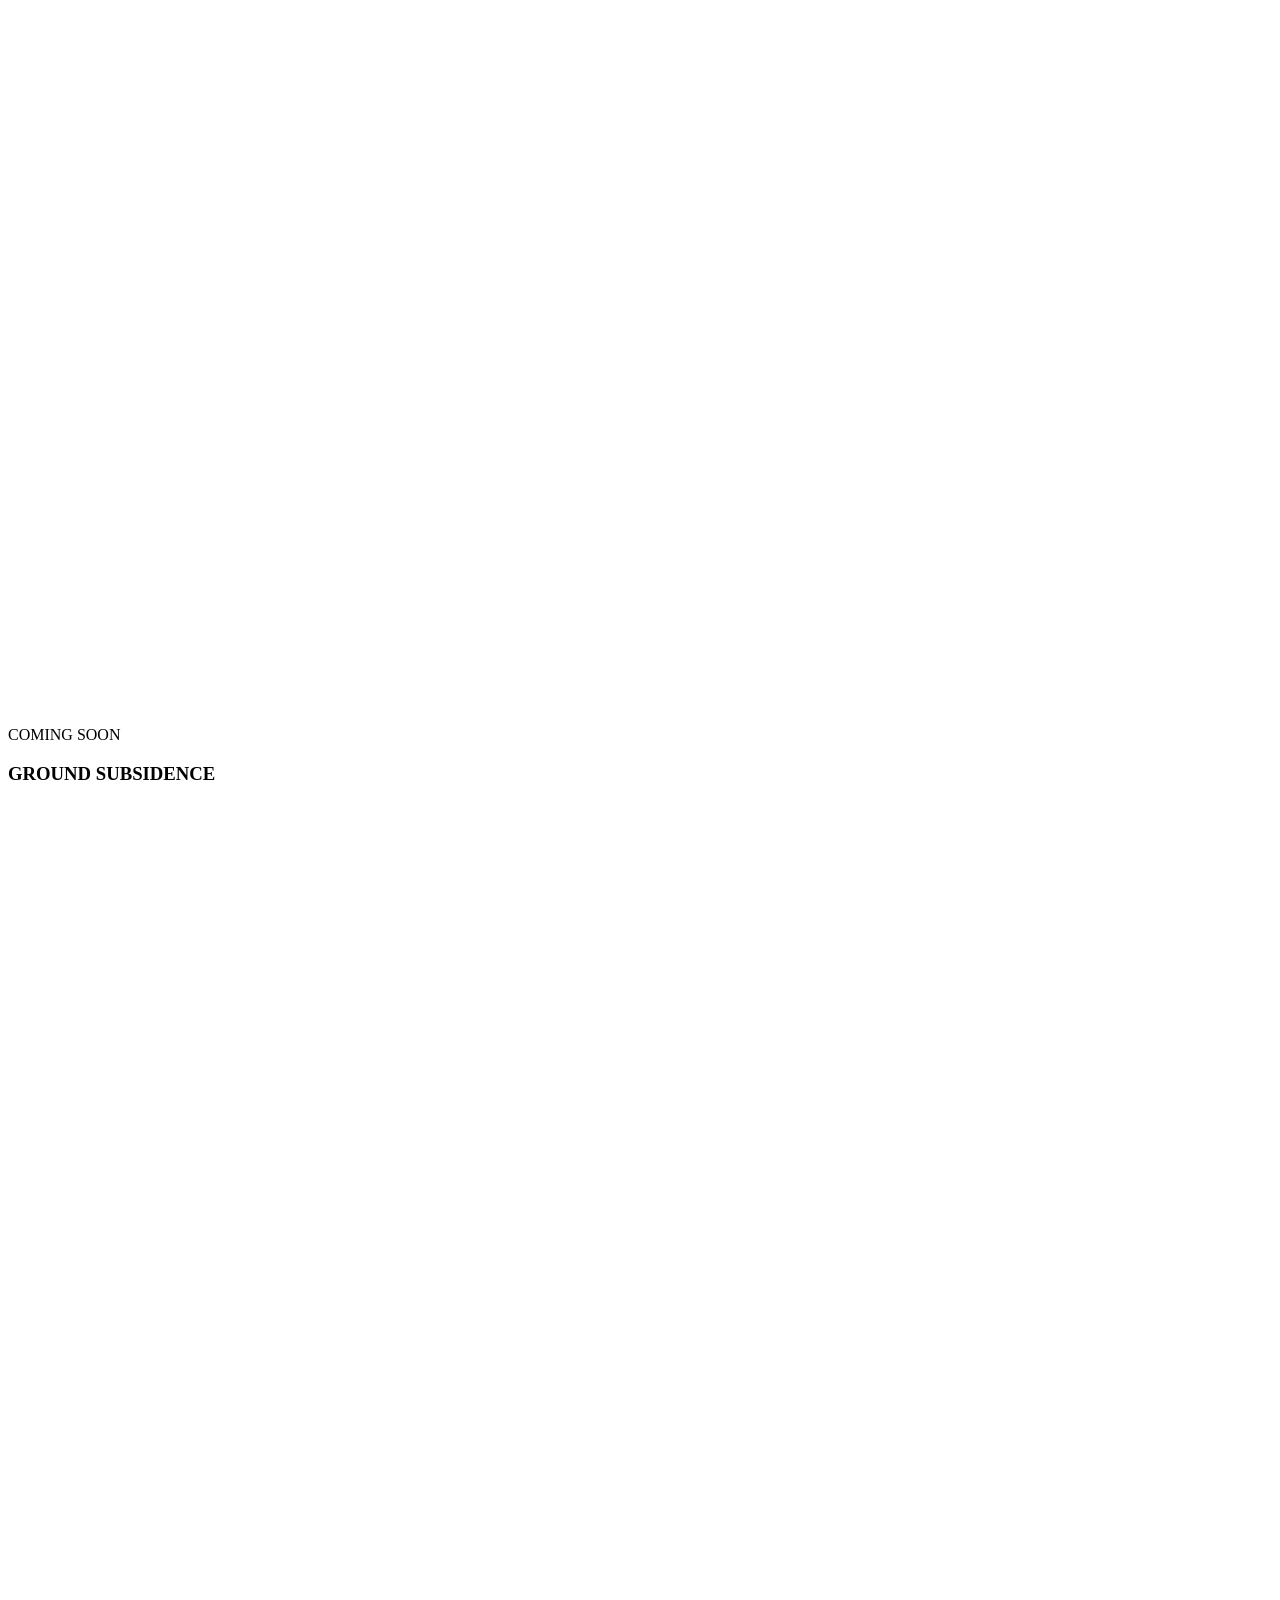
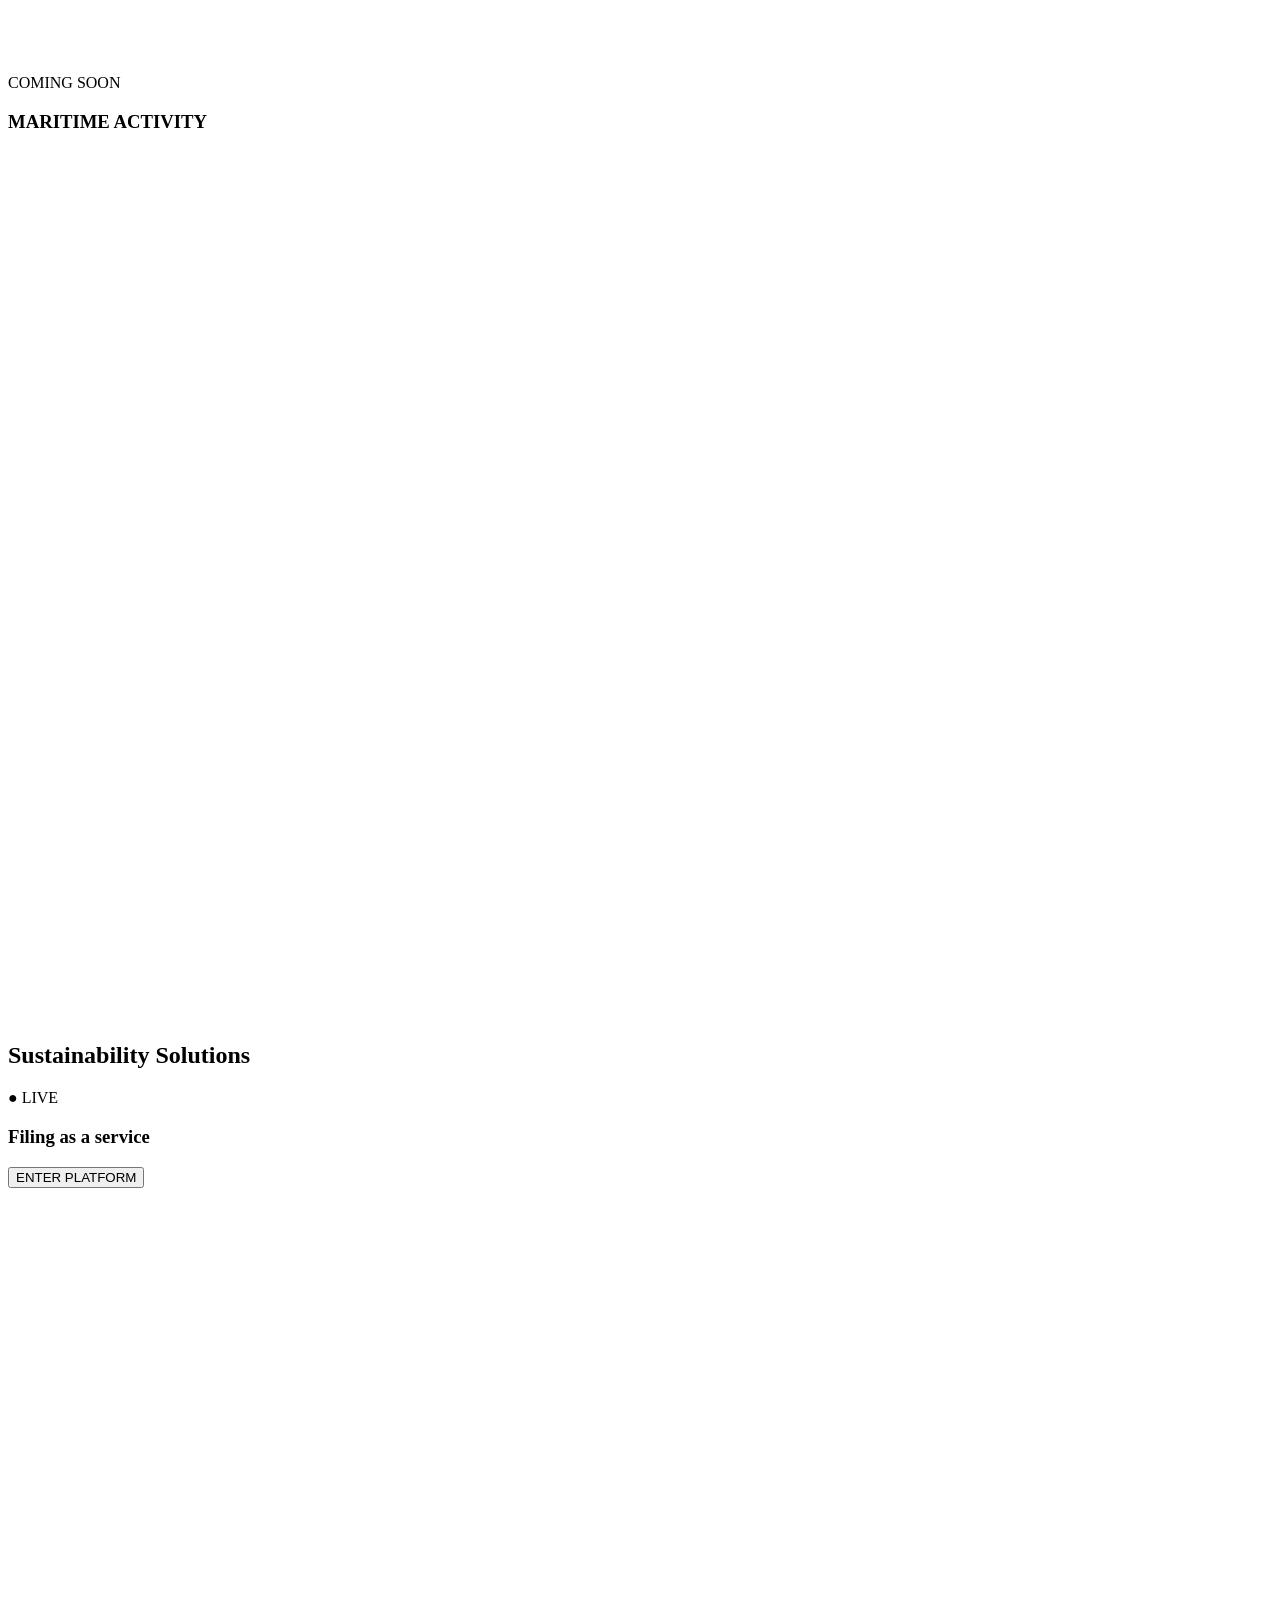
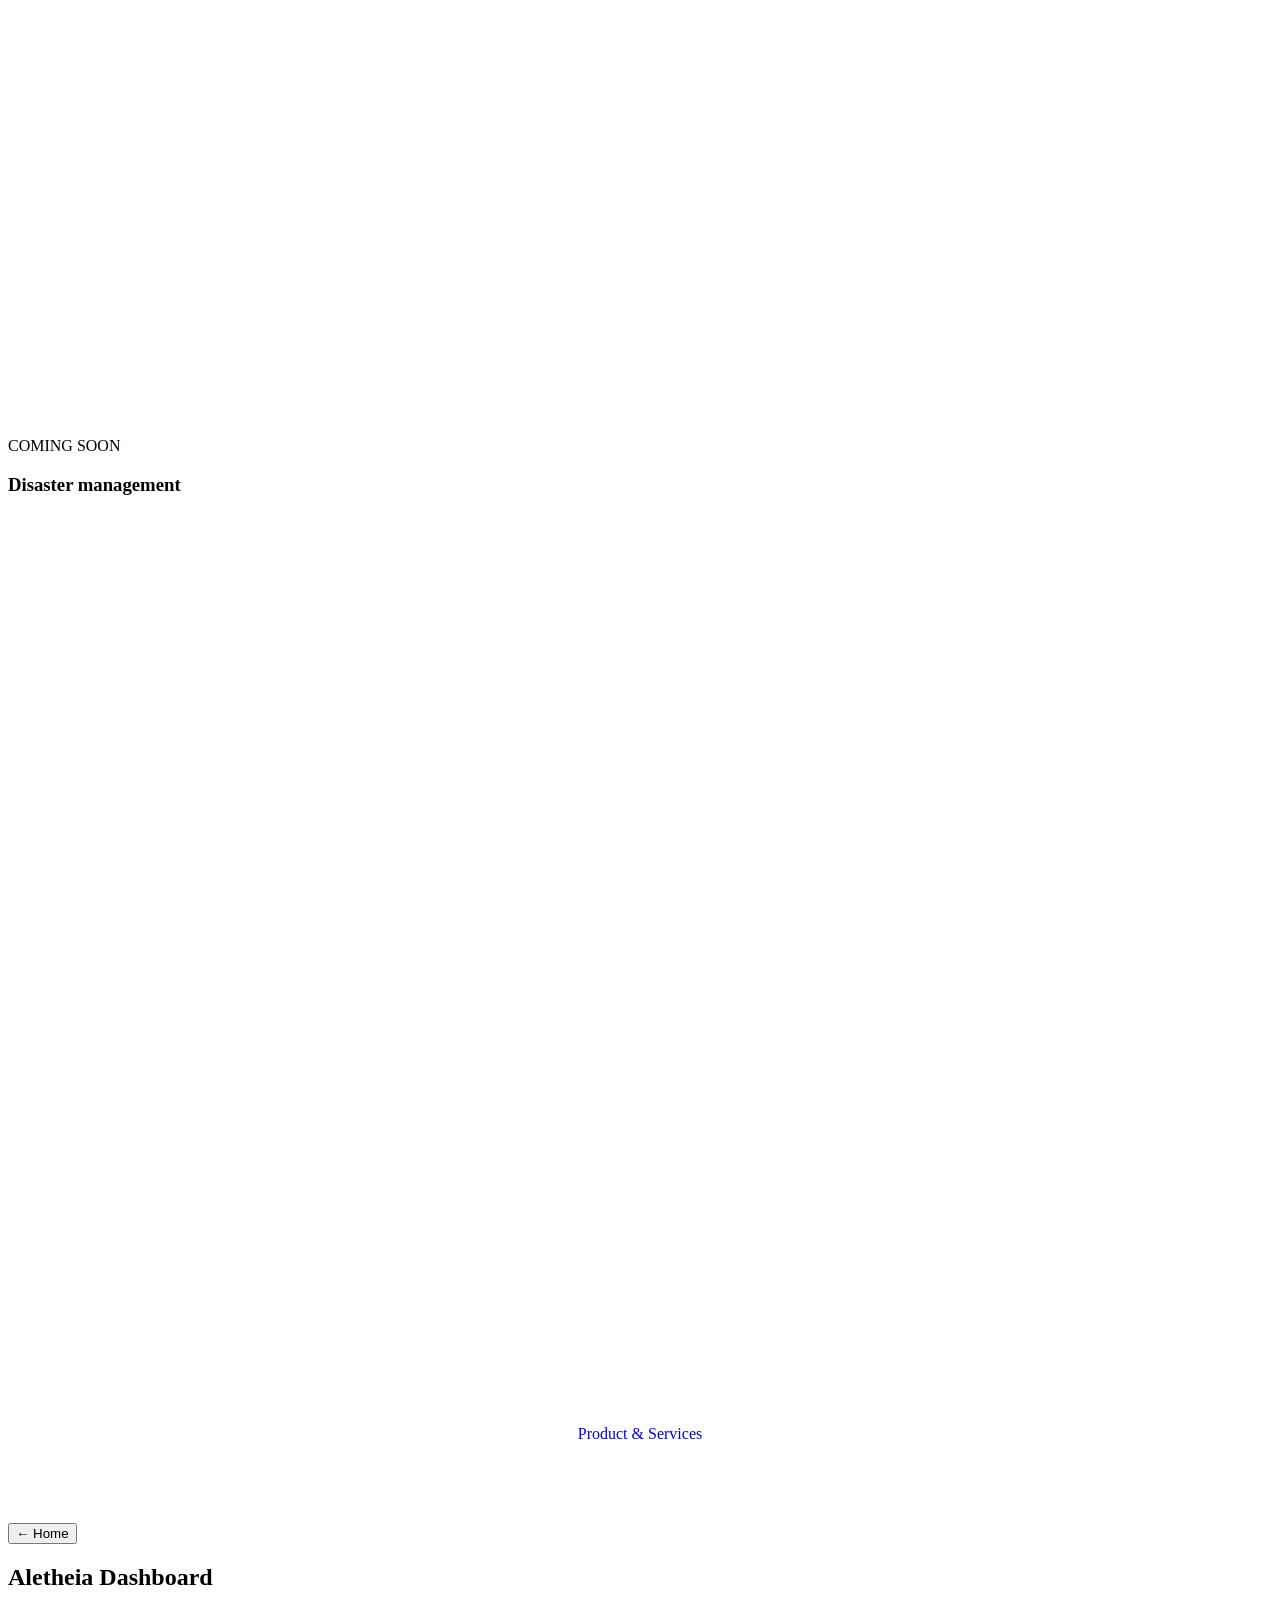
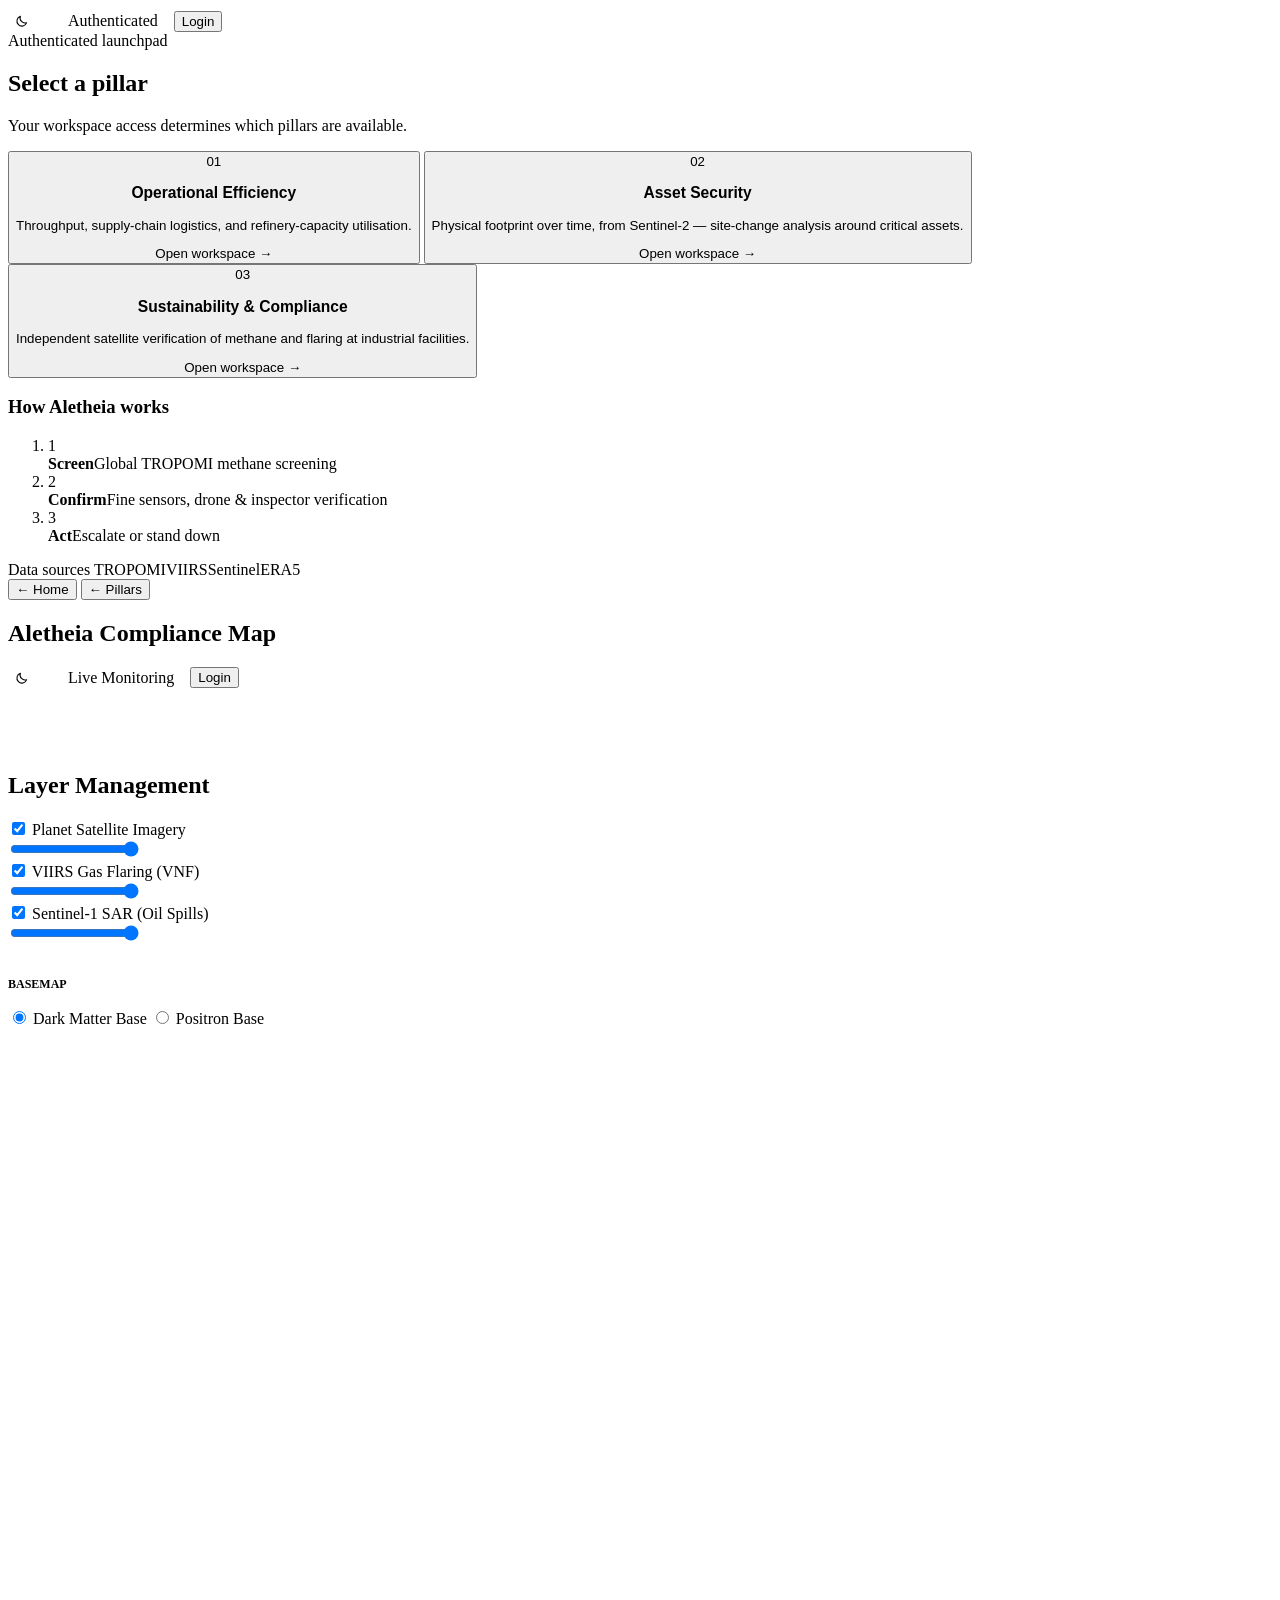
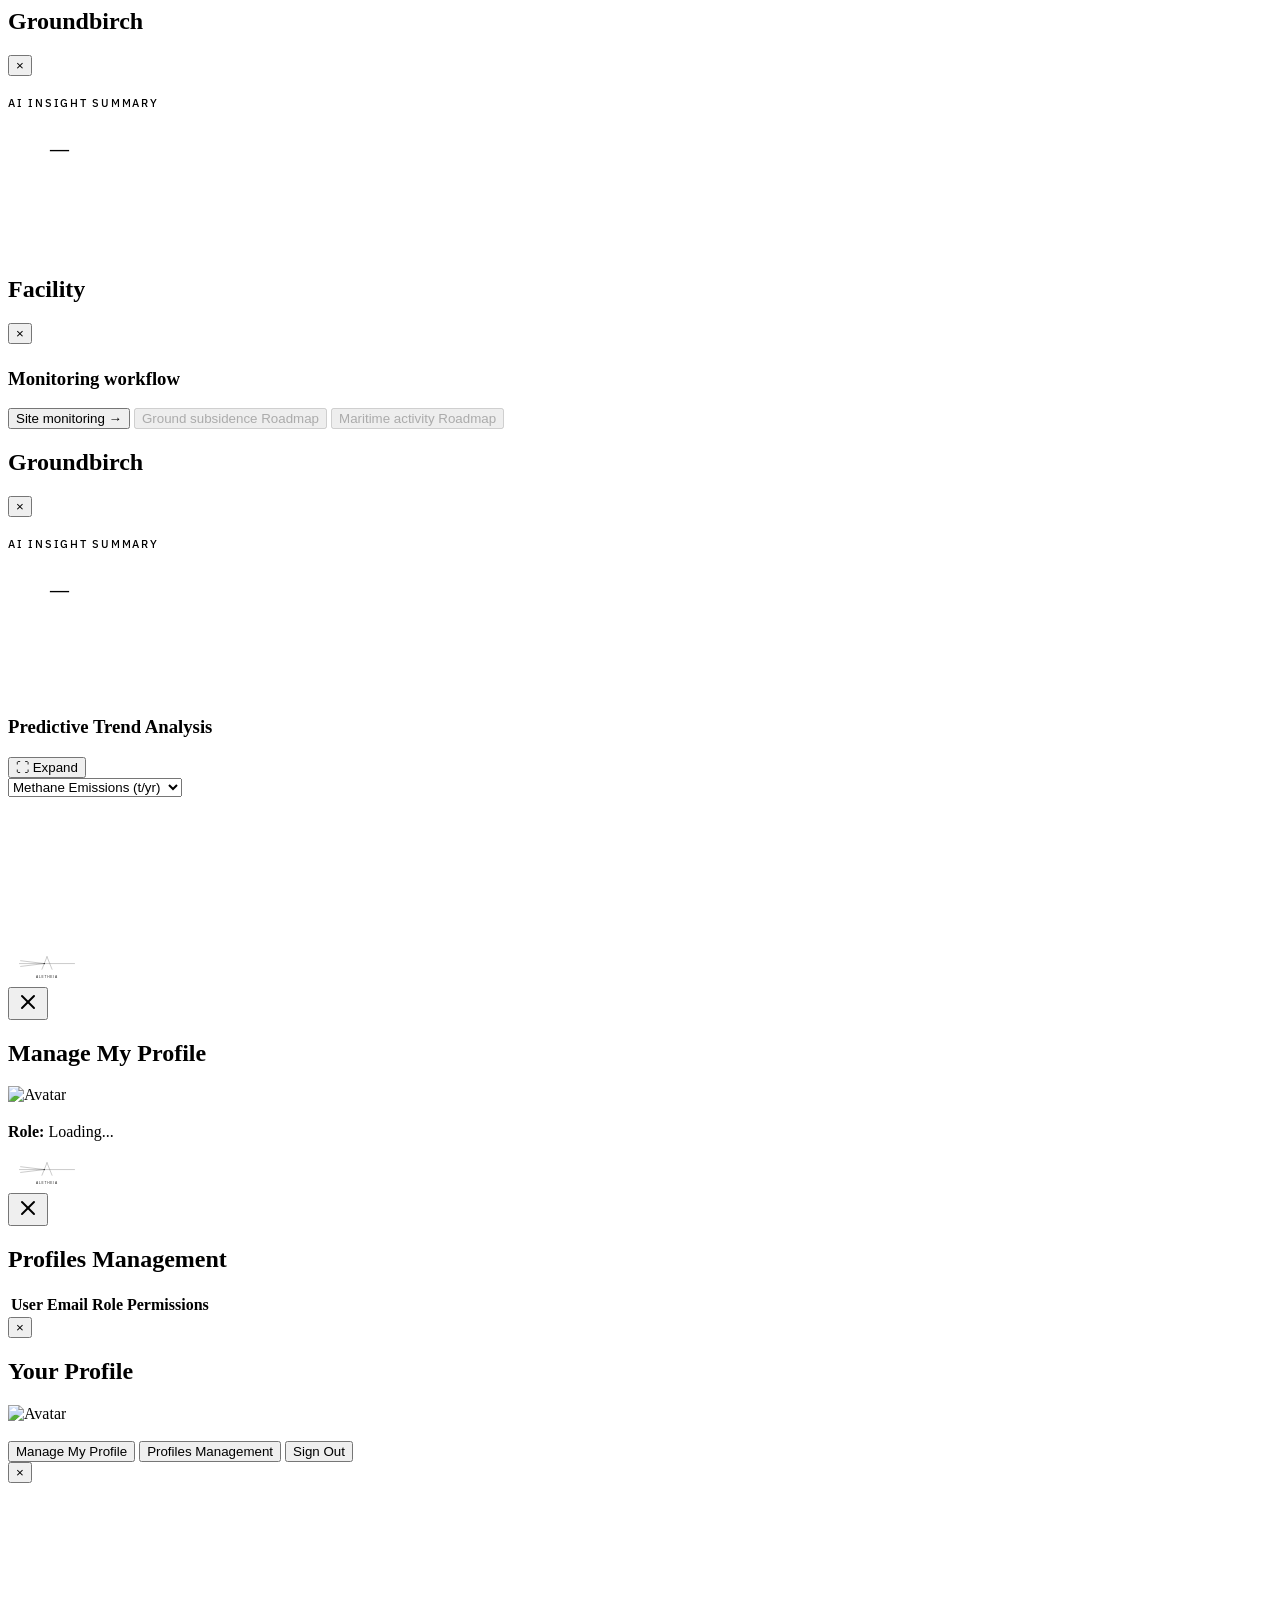
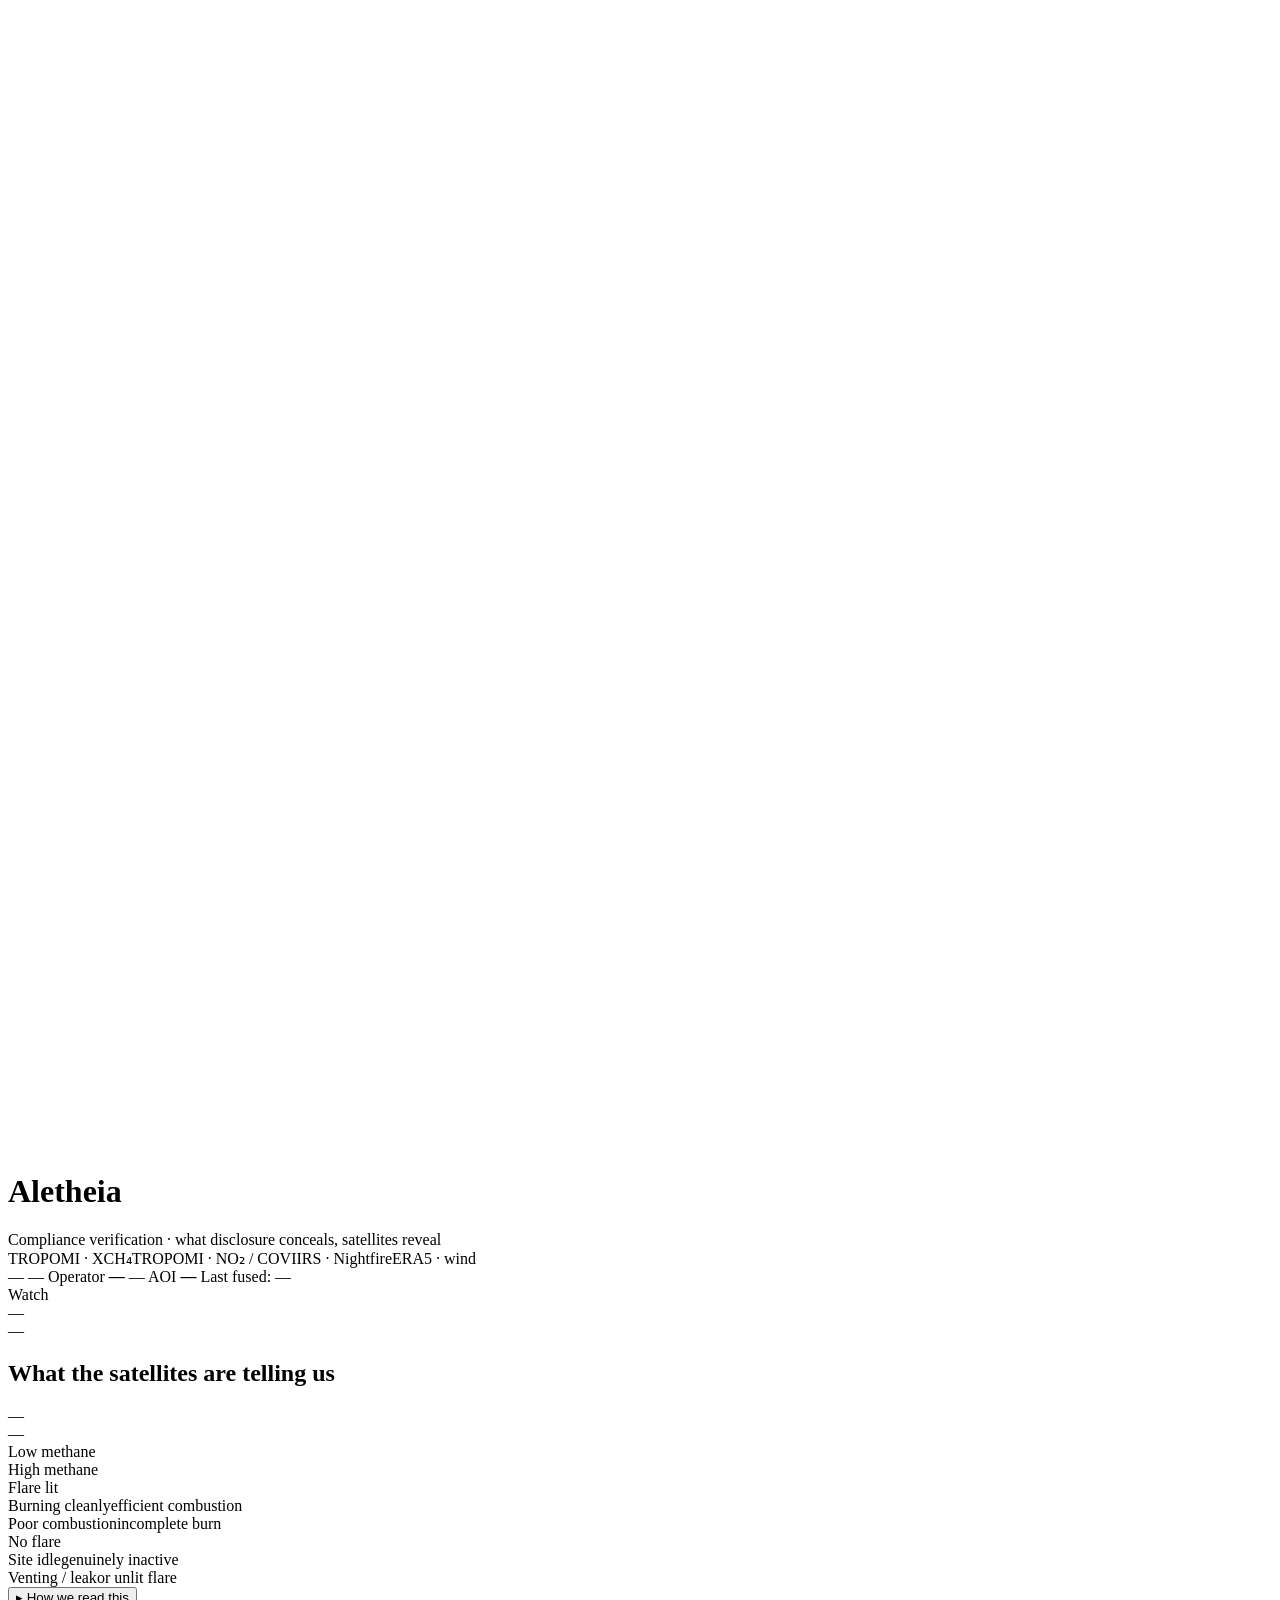
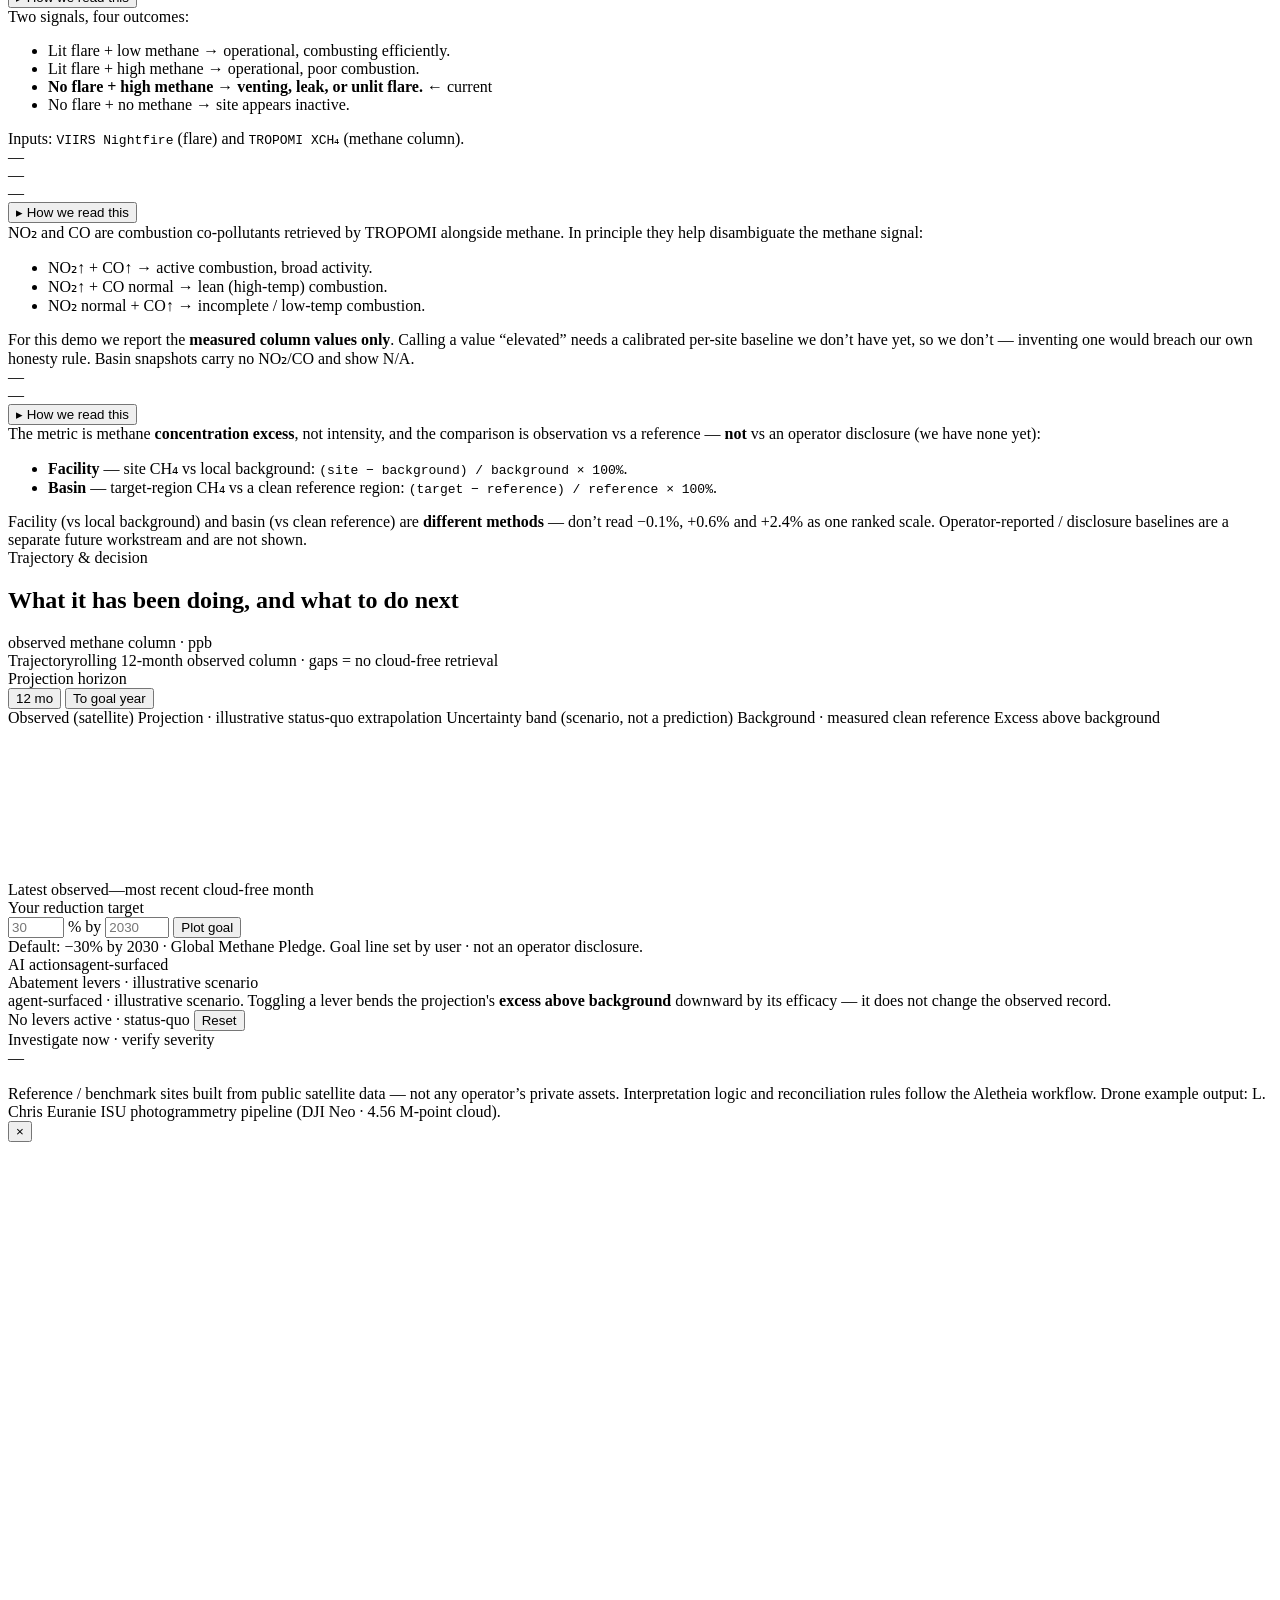
==== commit 6352339a: "Merge pull request #7 from pirru1004/feat/landing-copy-sustainability Landing: title-case "Sustainab" ====
--- a/index.html
+++ b/index.html
@@ -249,7 +249,7 @@
           <!-- Section 3 -->
           <div class="parallax-section layer">
             <div class="text-side">
-              <h2>SUSTAINABILITY SOLUTIONS</h2>
+              <h2>Sustainability Solutions</h2>
             </div>
             <div class="images-side">
               <div class="parallax-card img-back" style="background-image: url('/card_filing.png'); aspect-ratio: 4/3;">
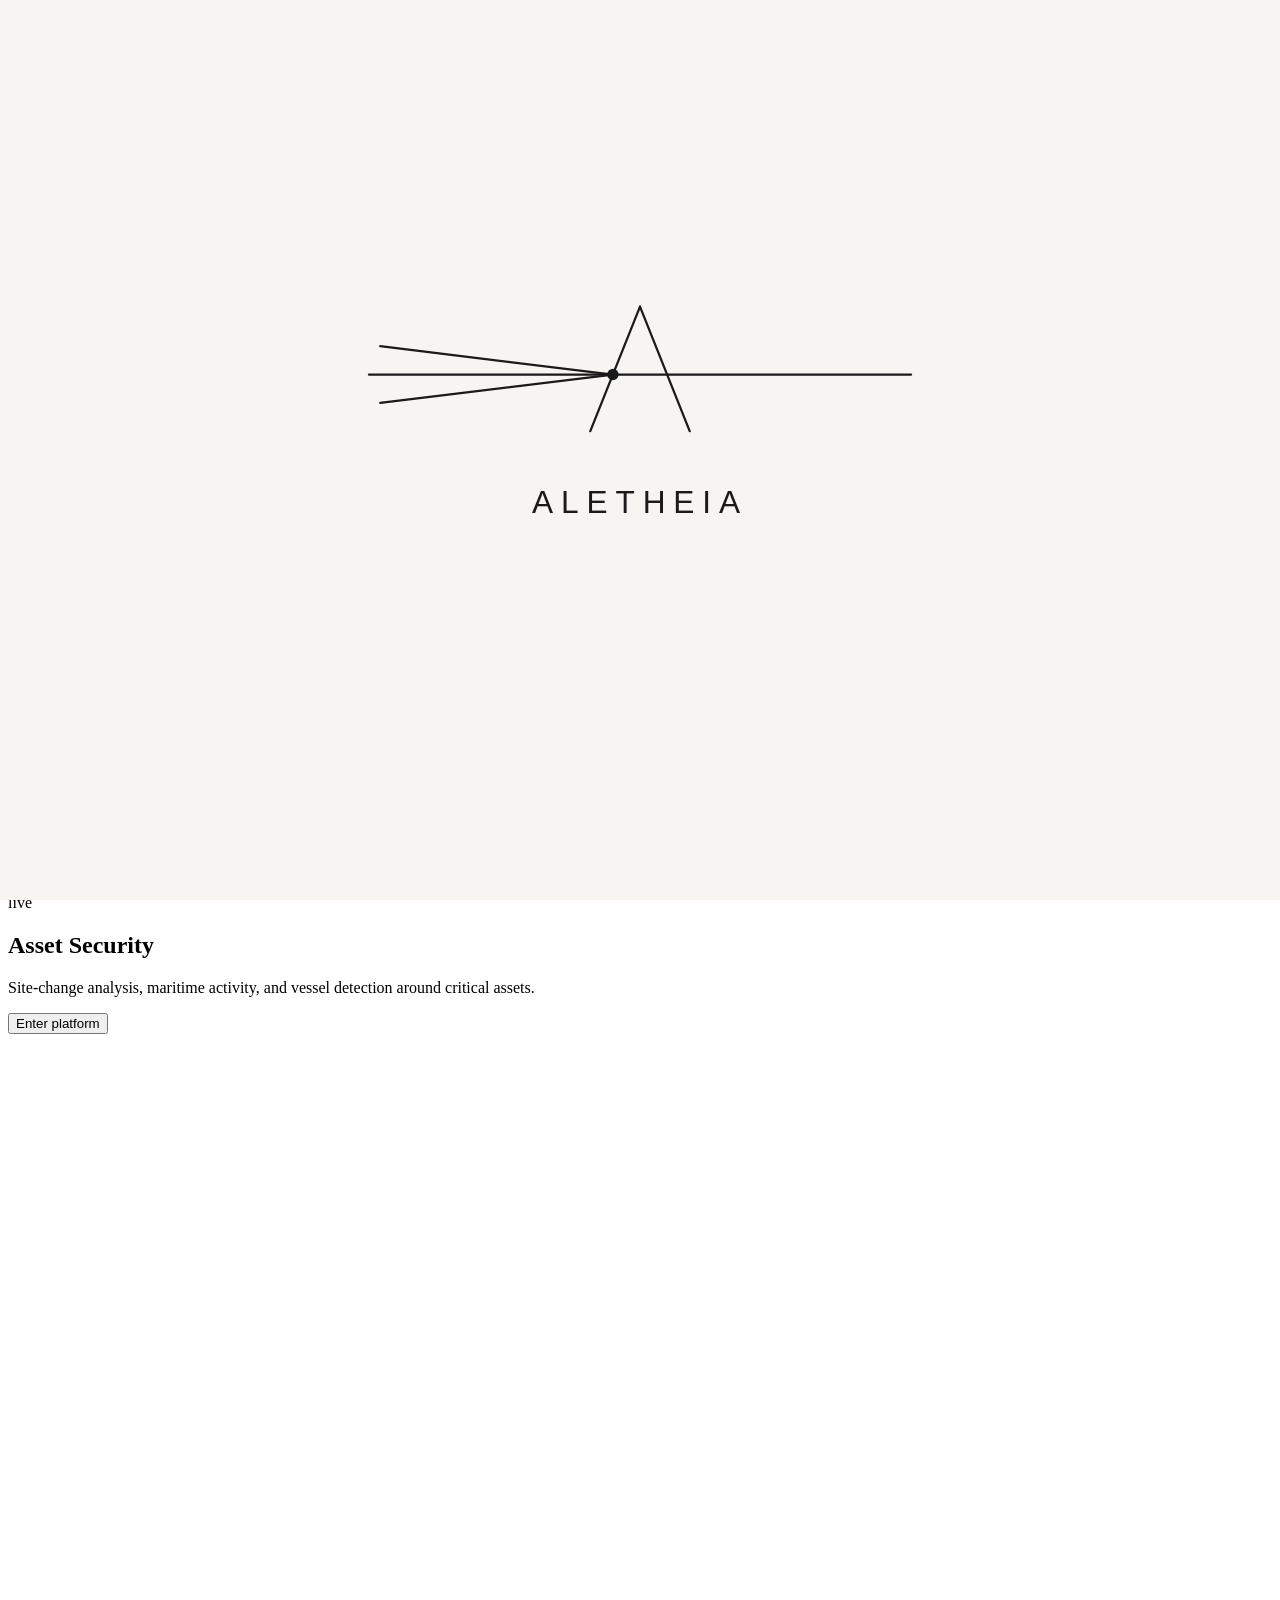
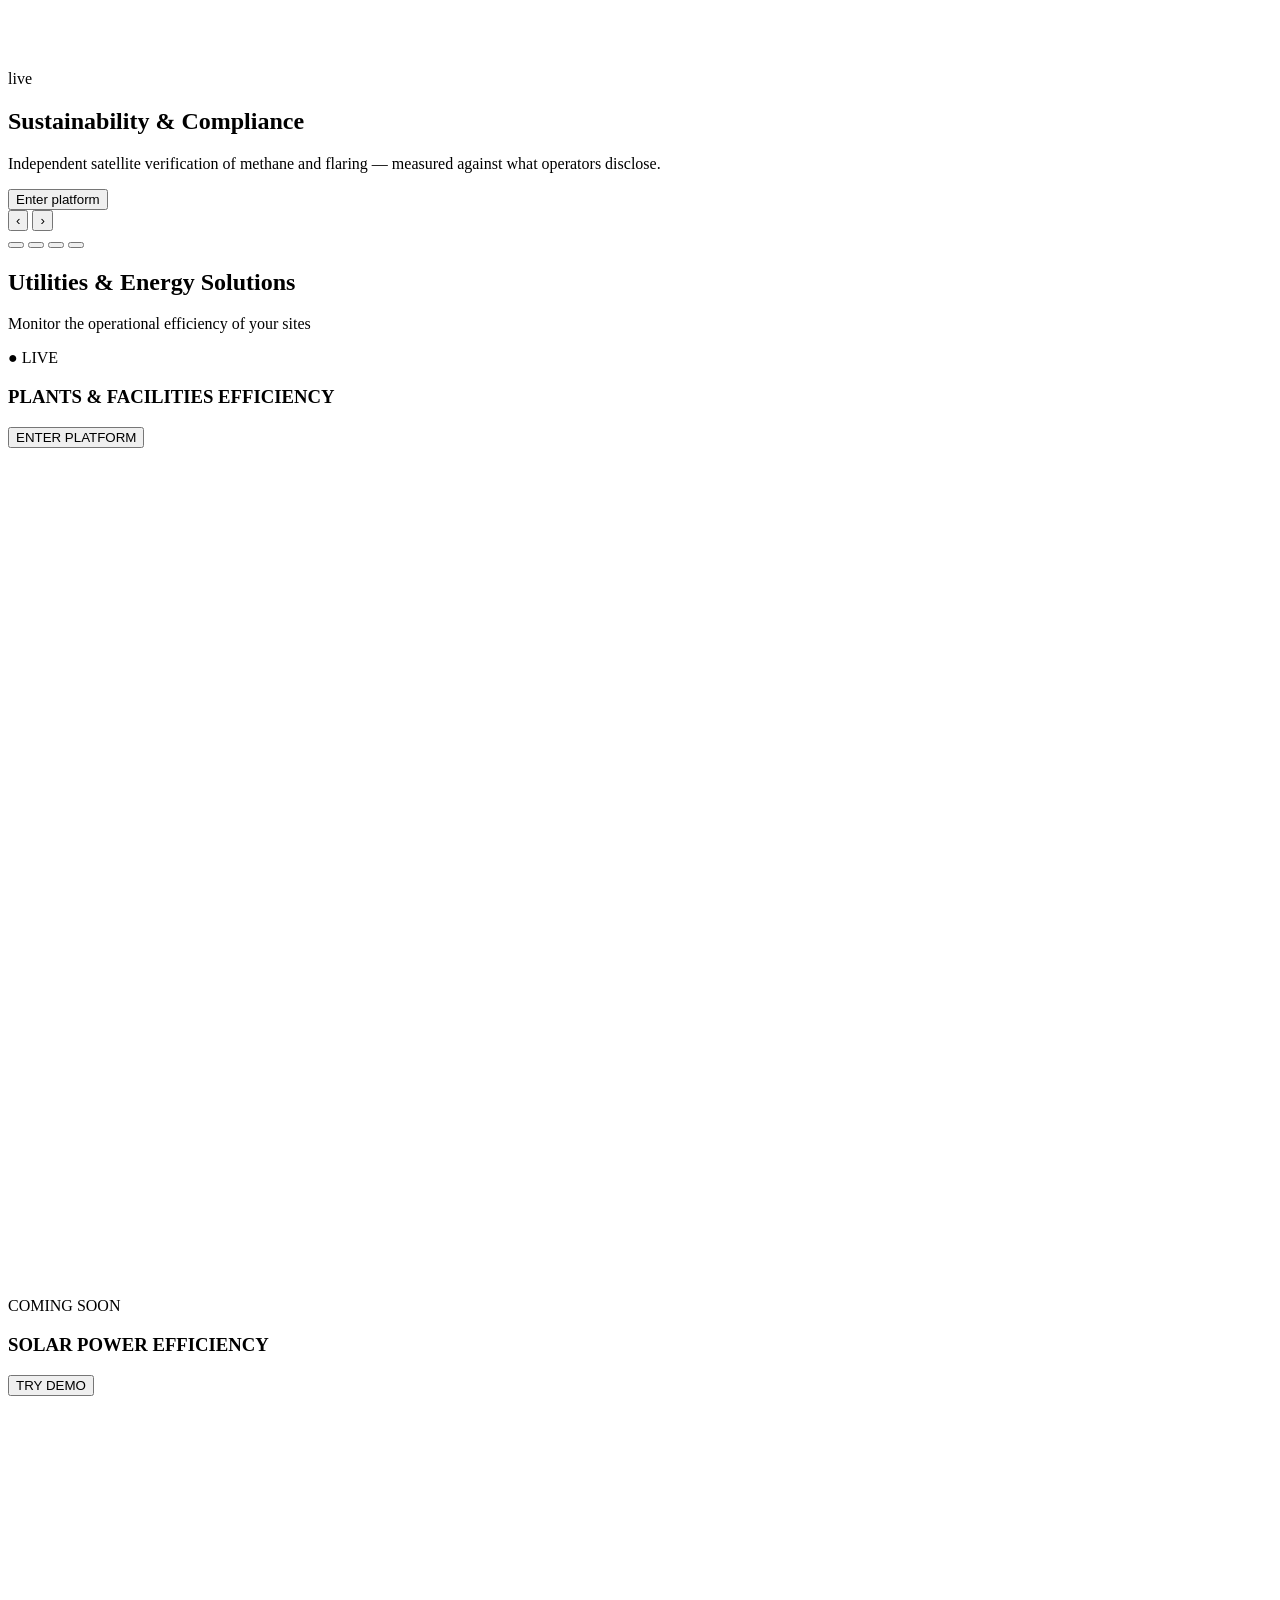
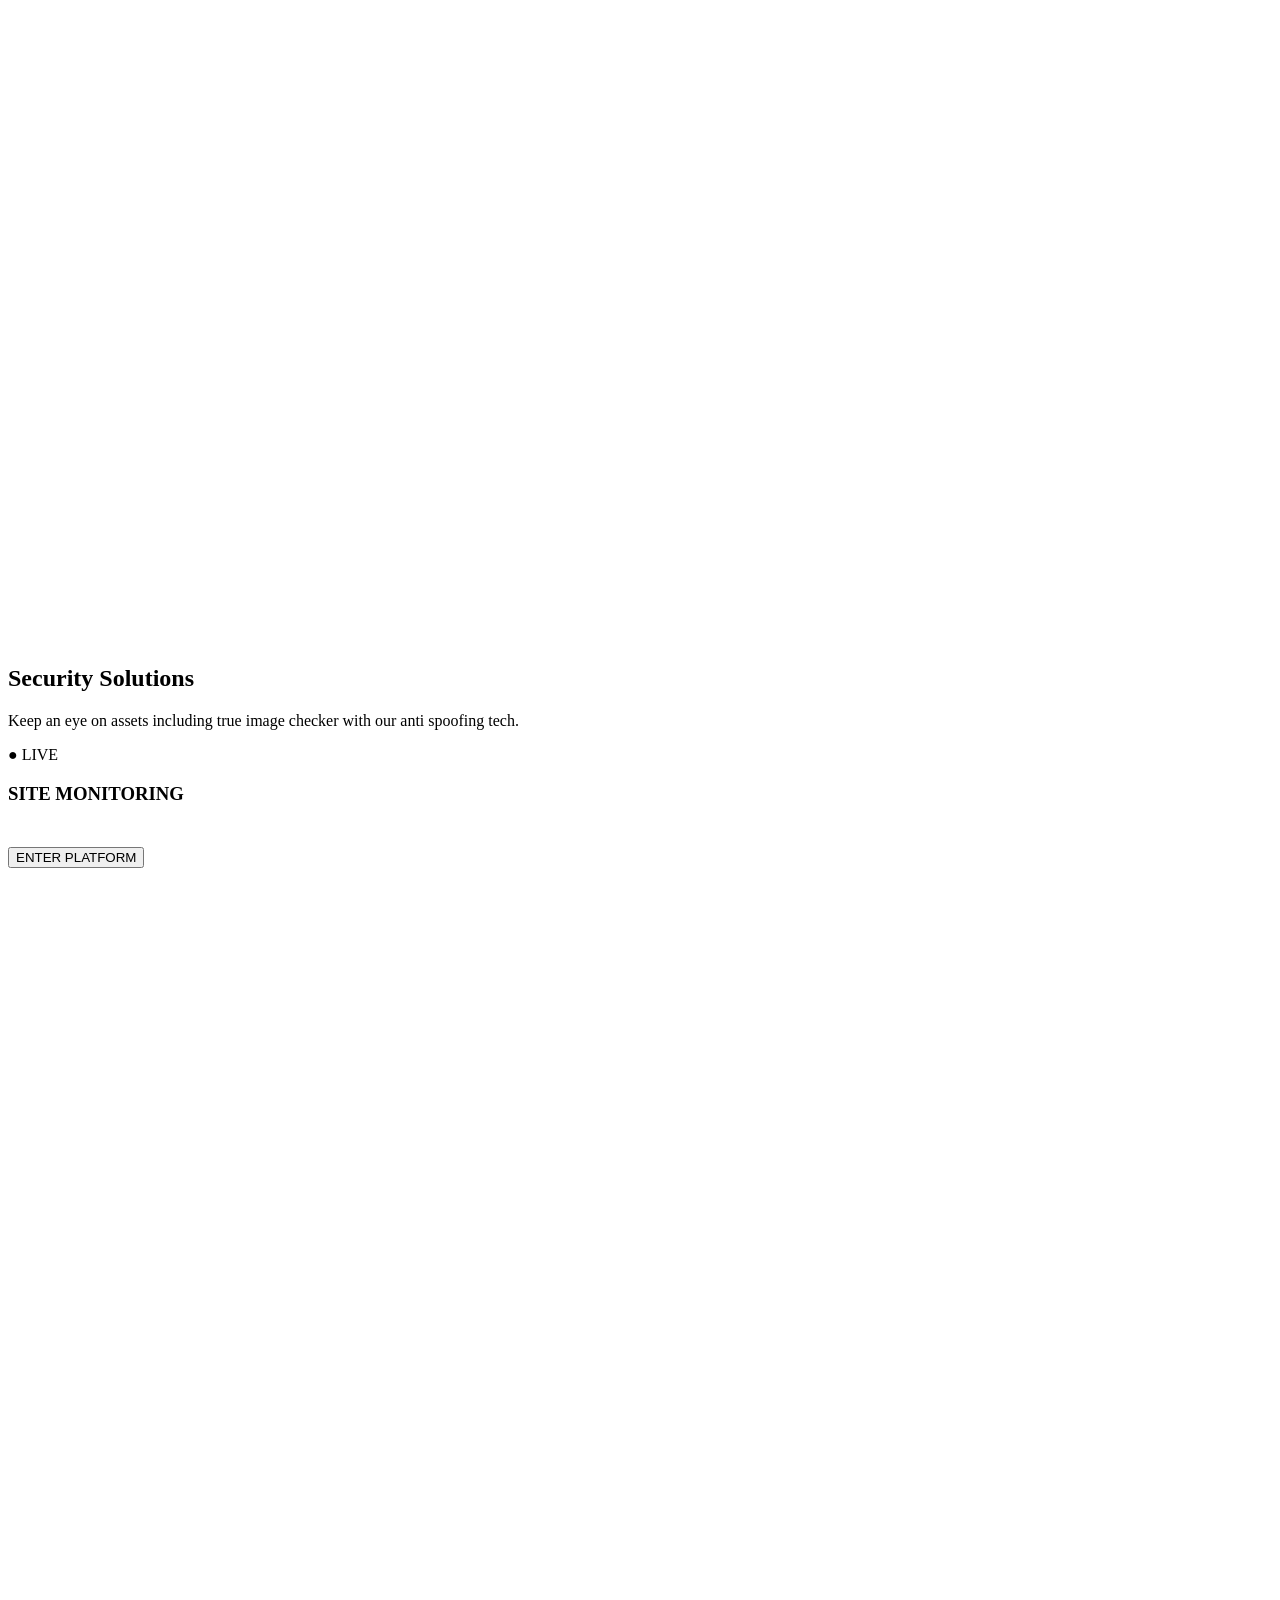
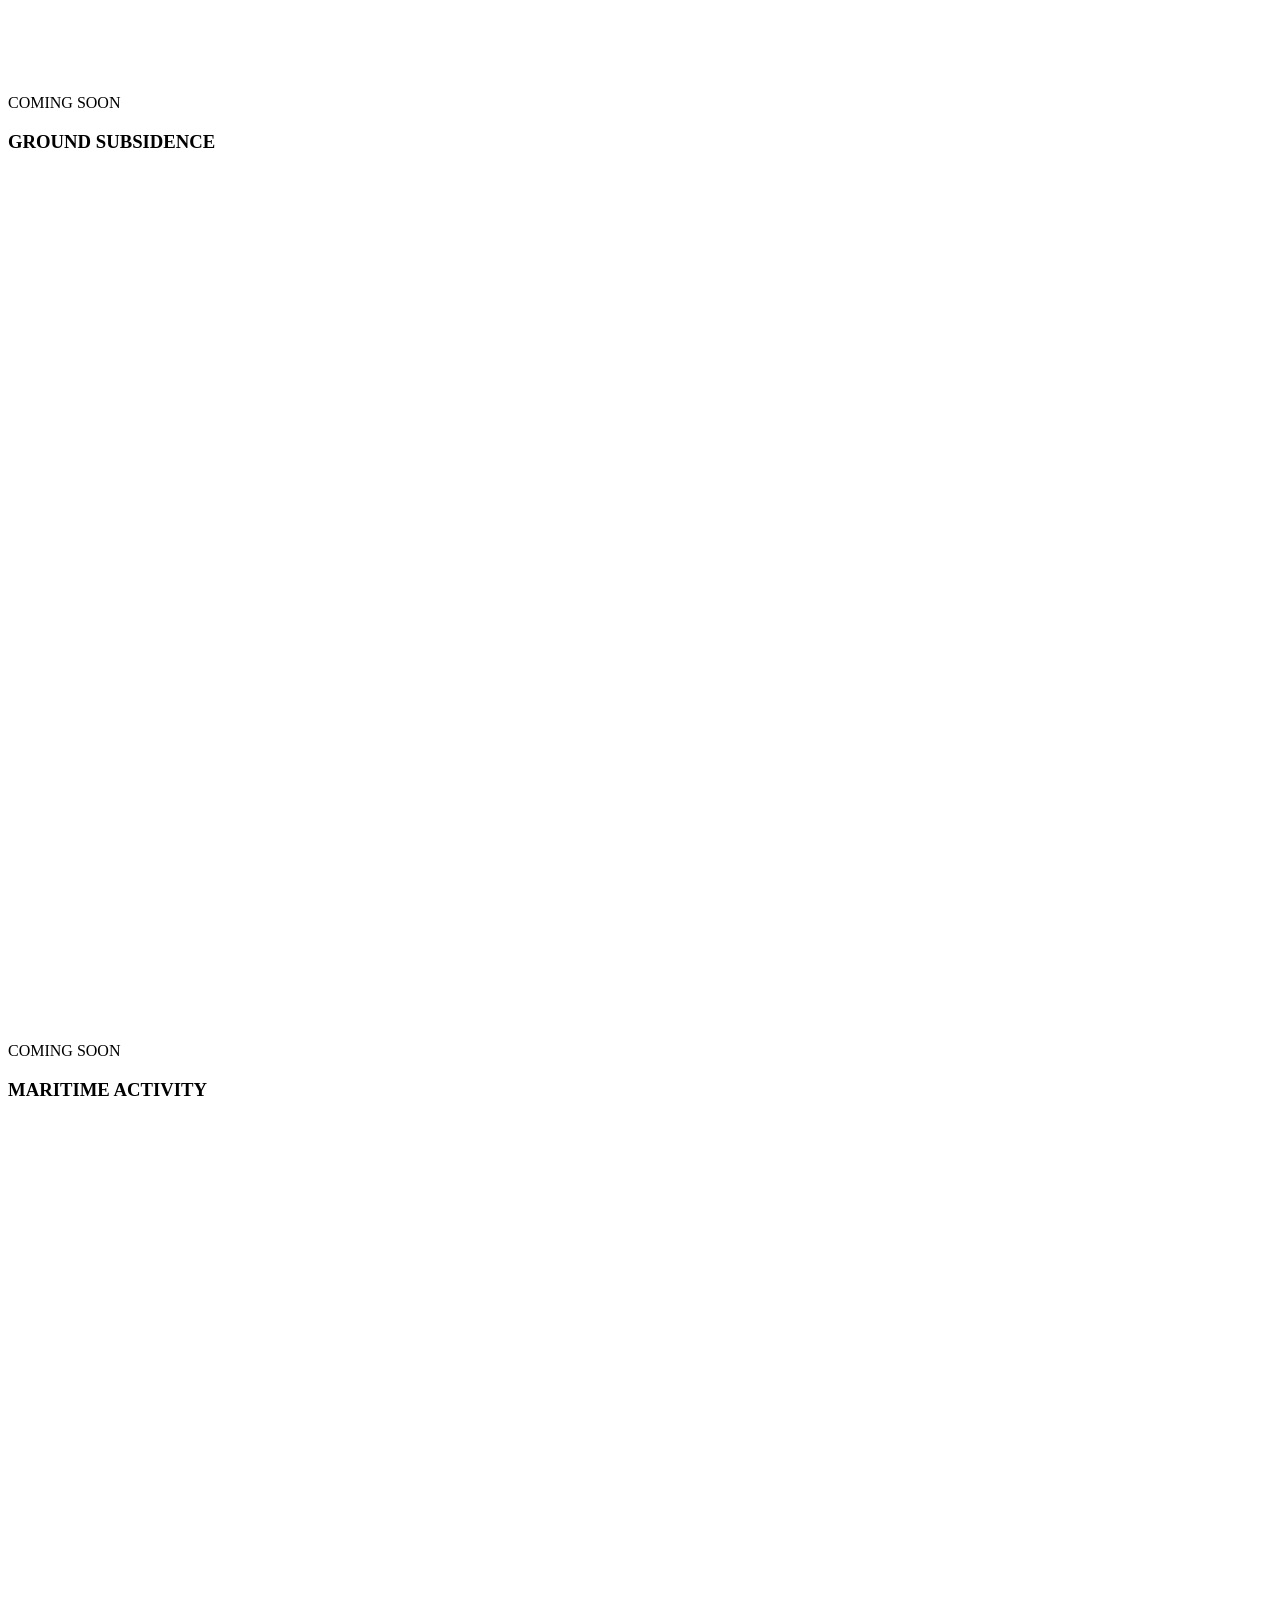
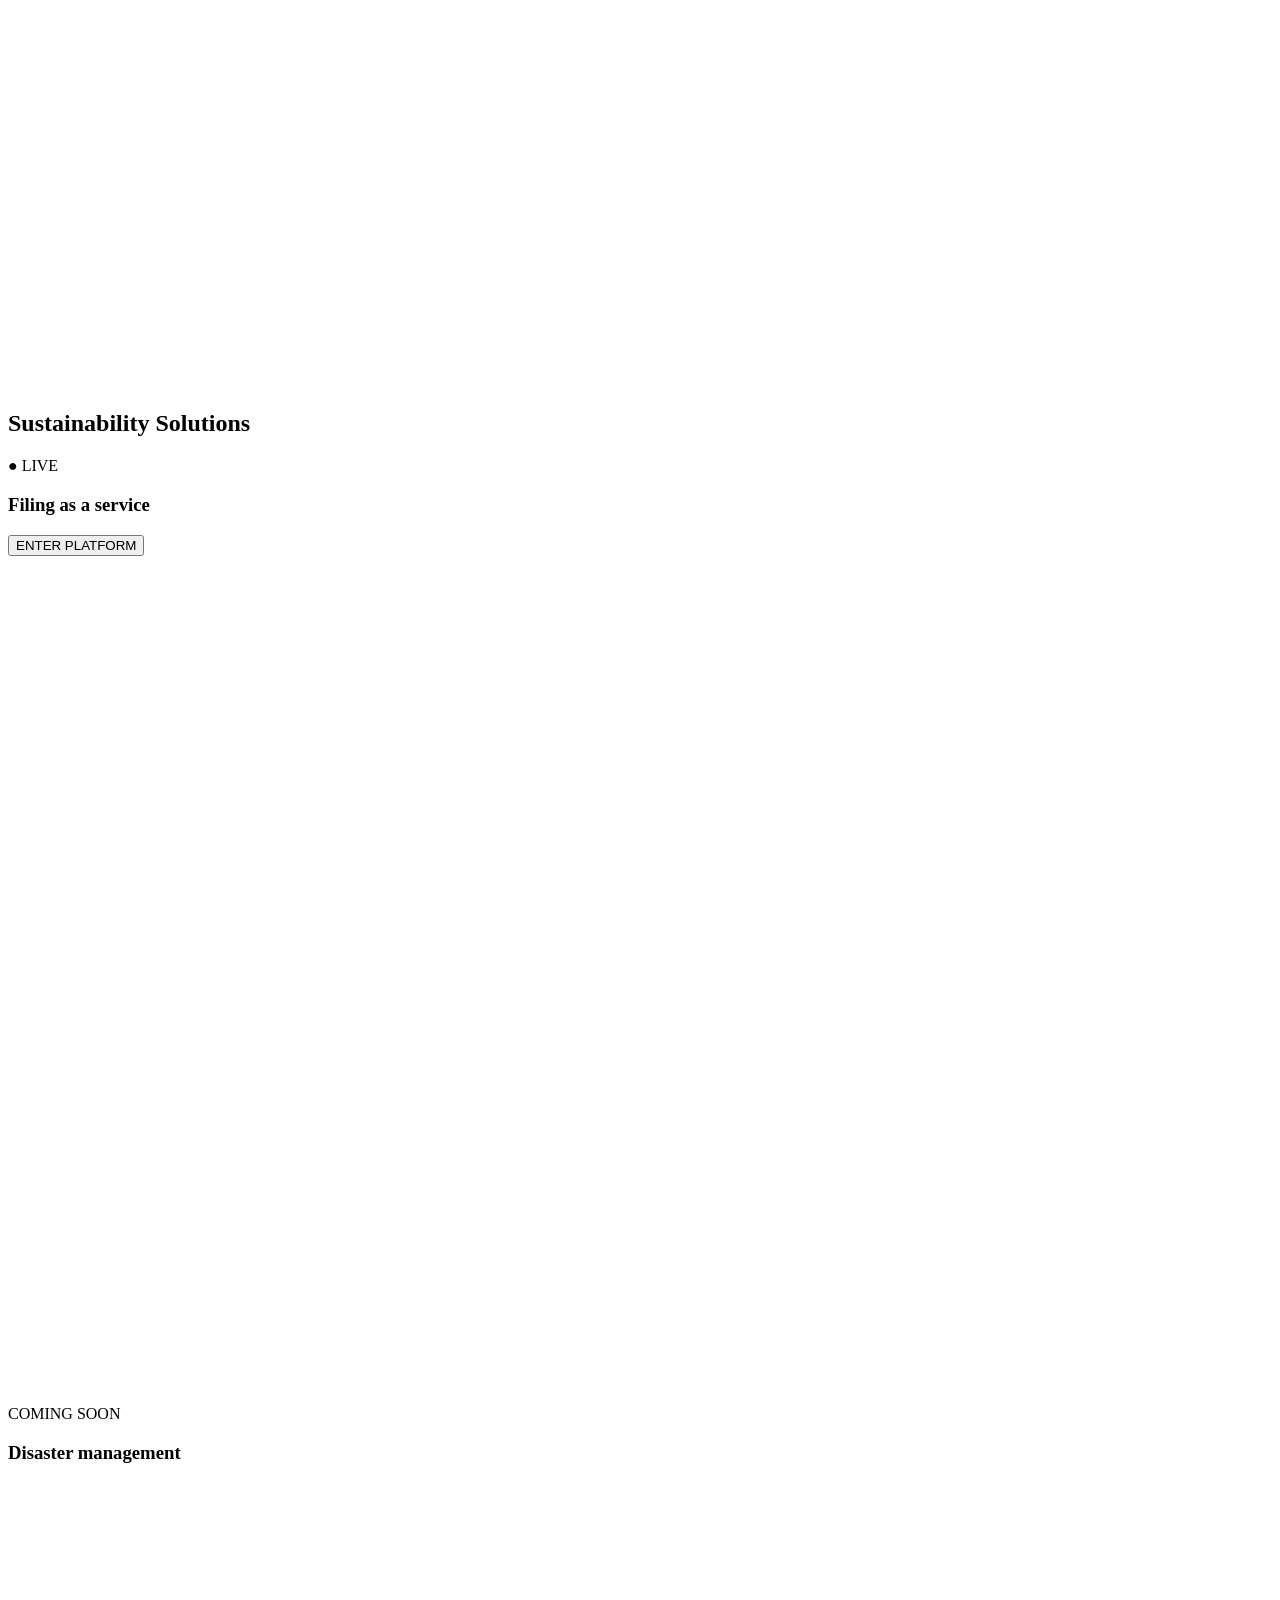
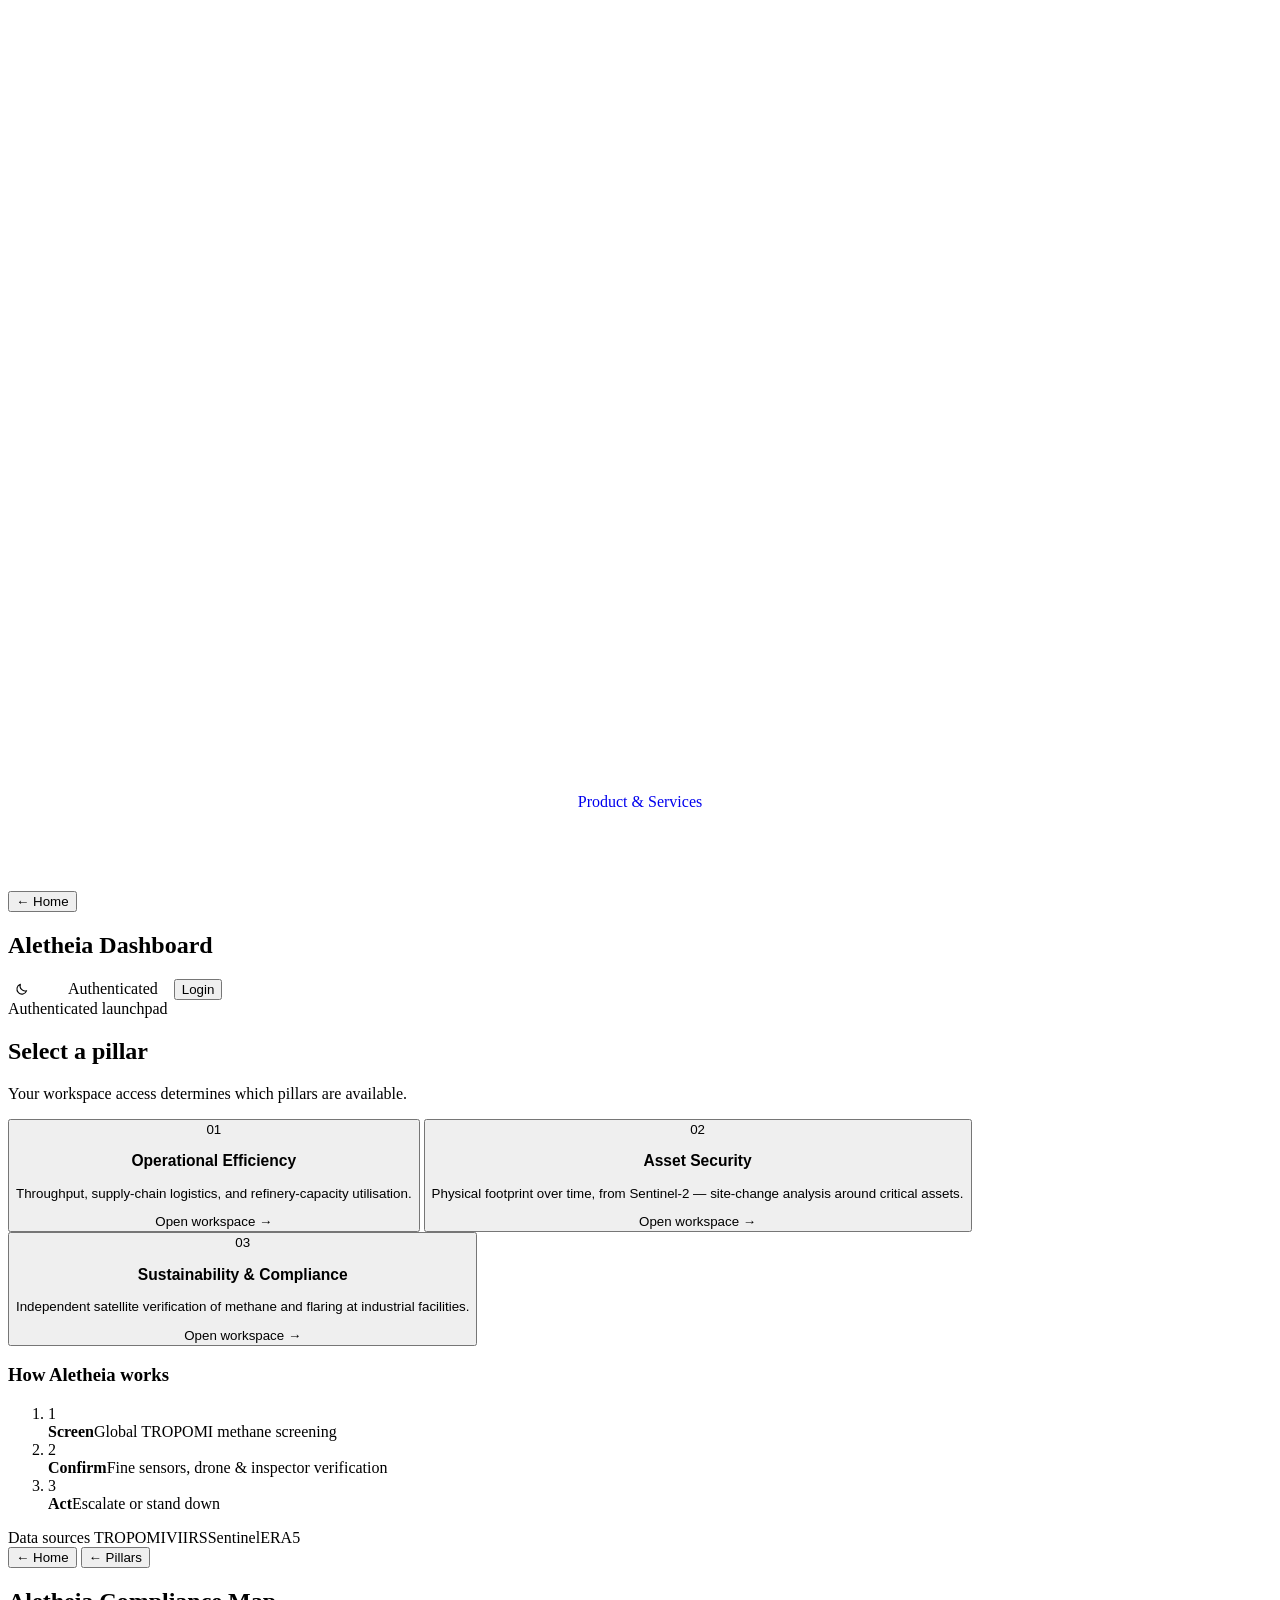
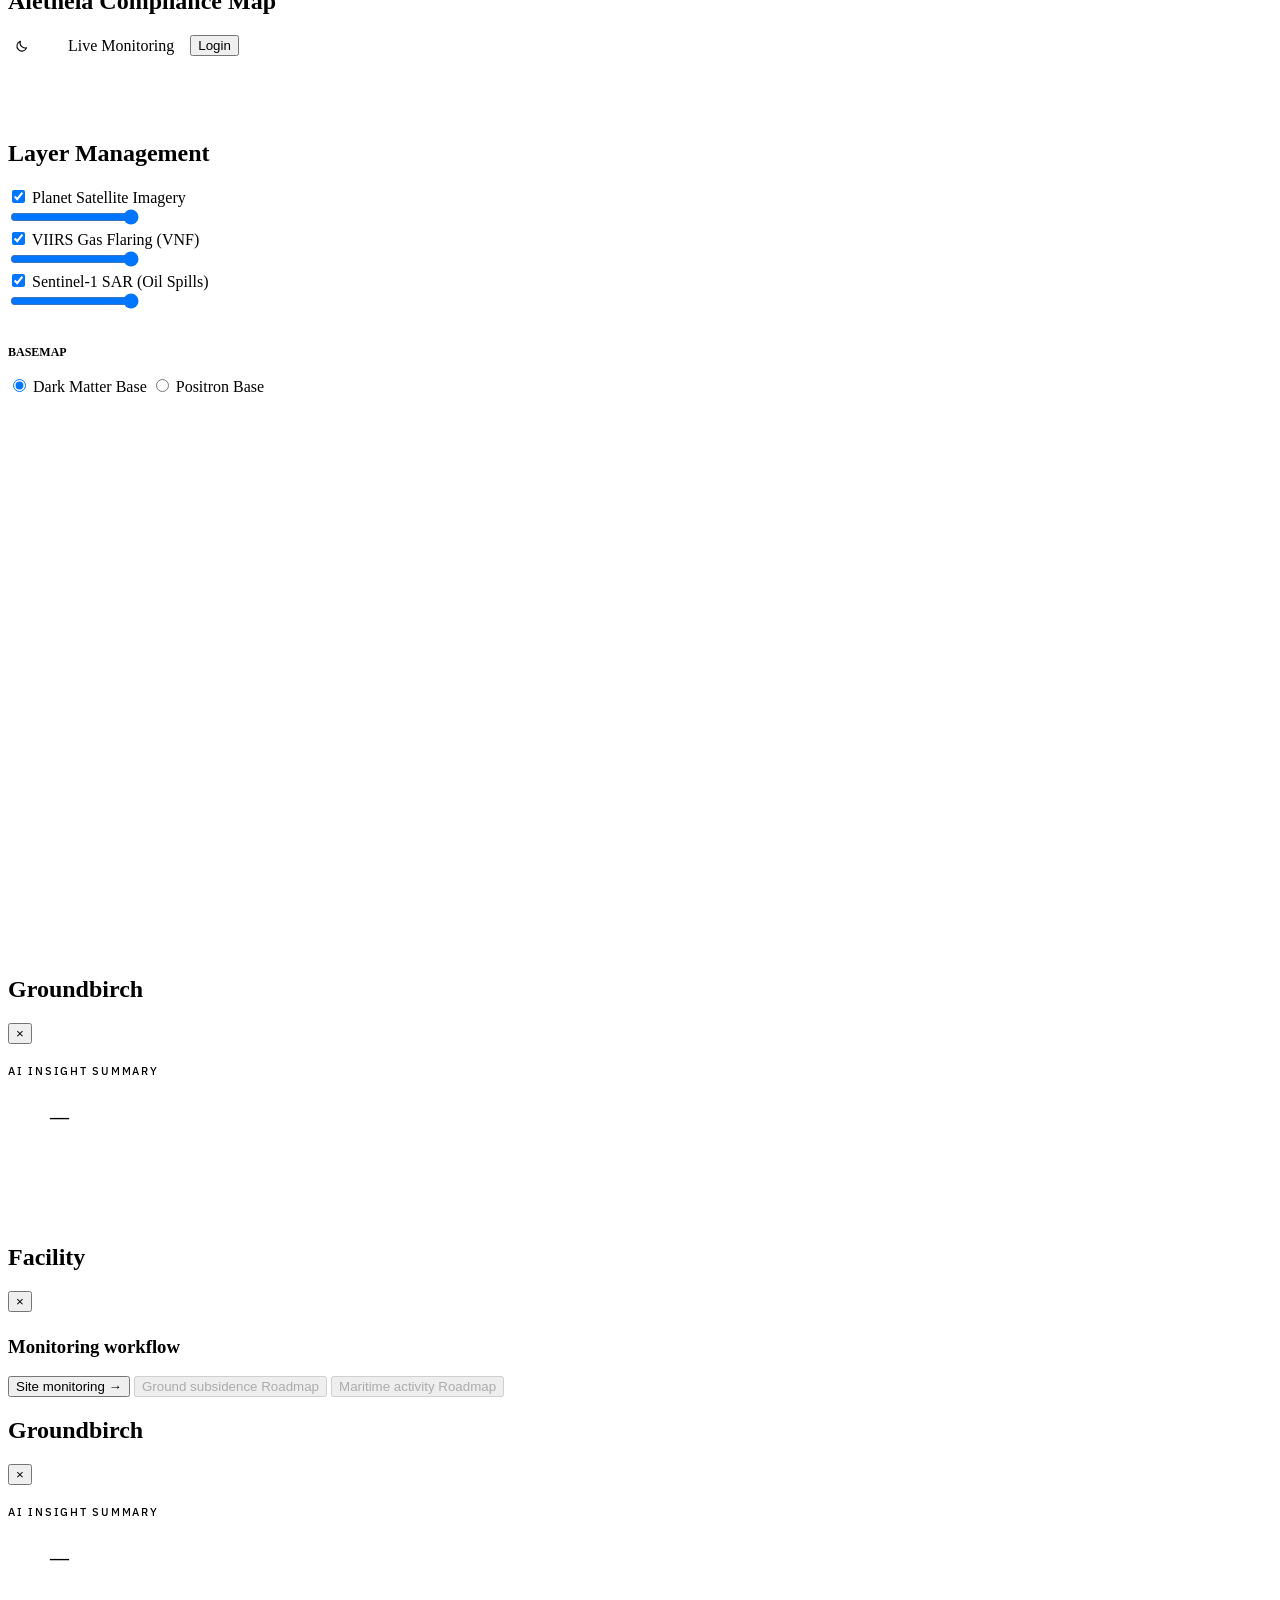
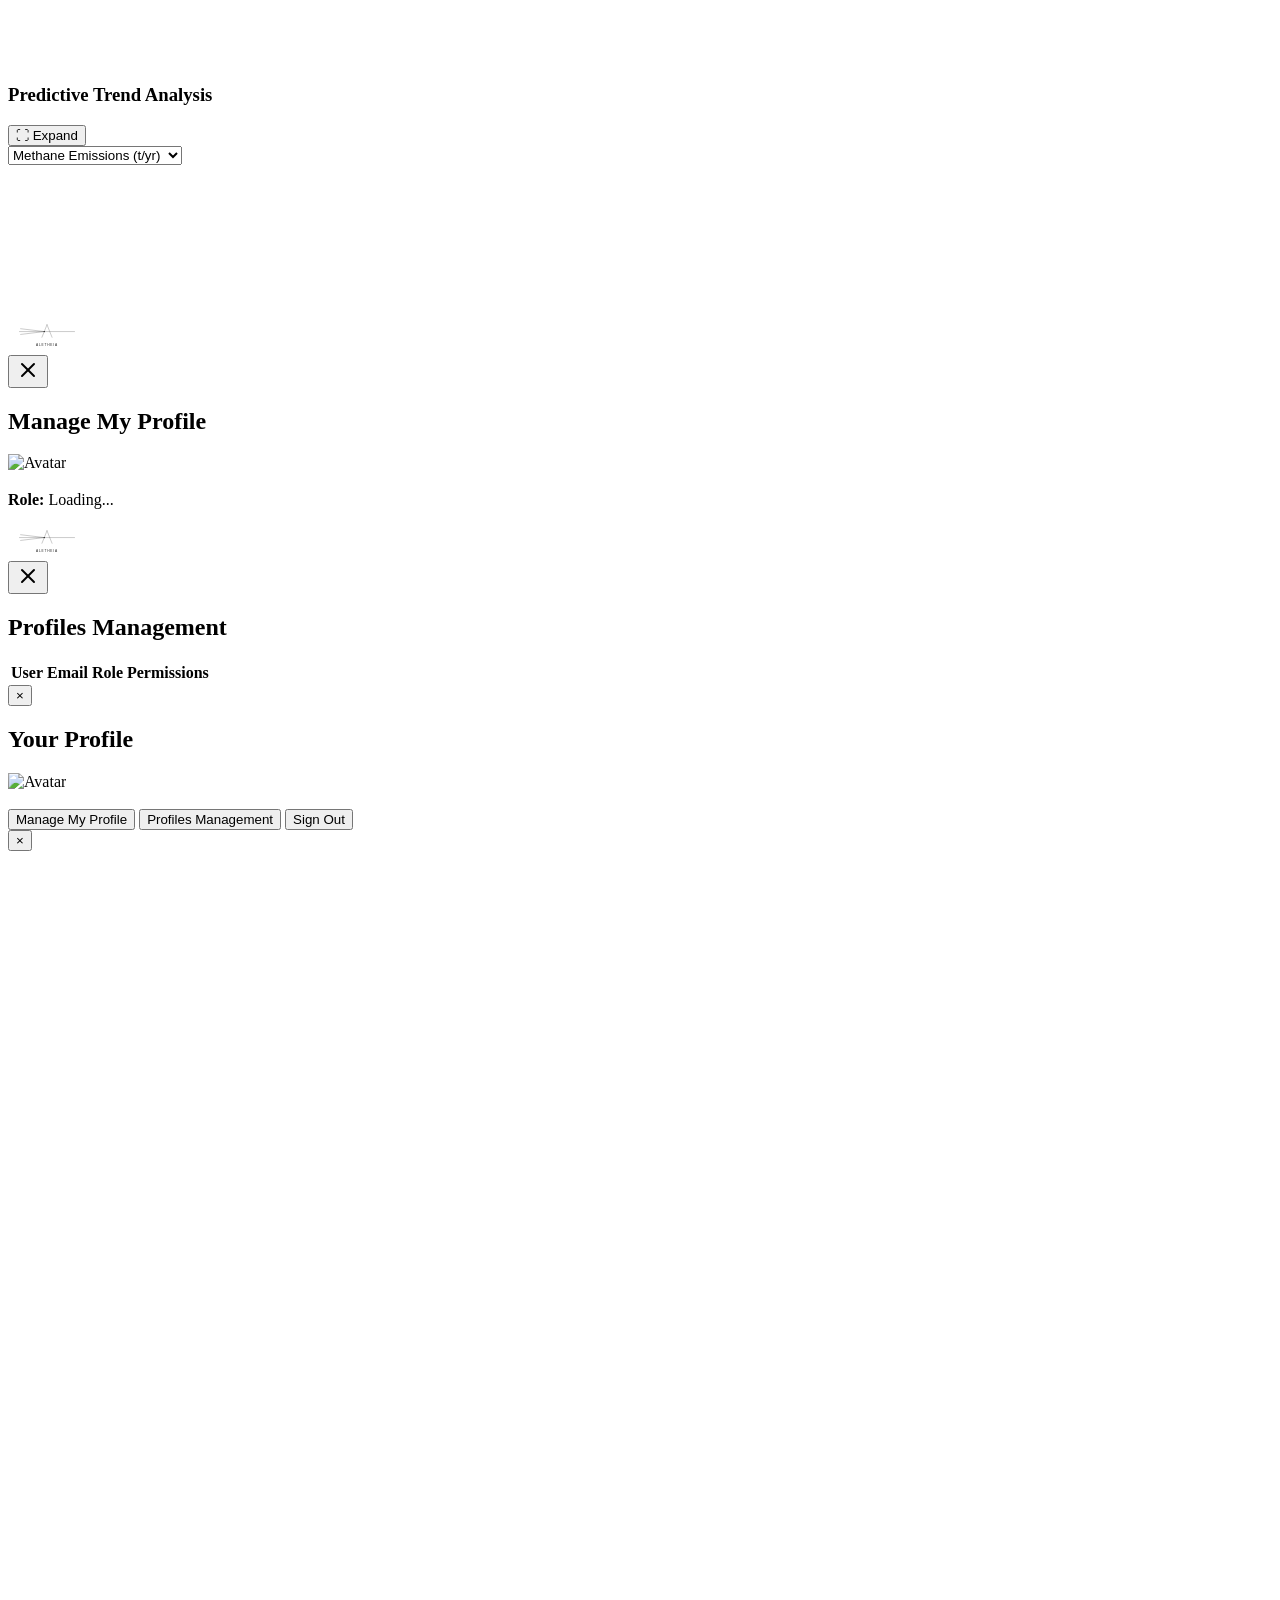
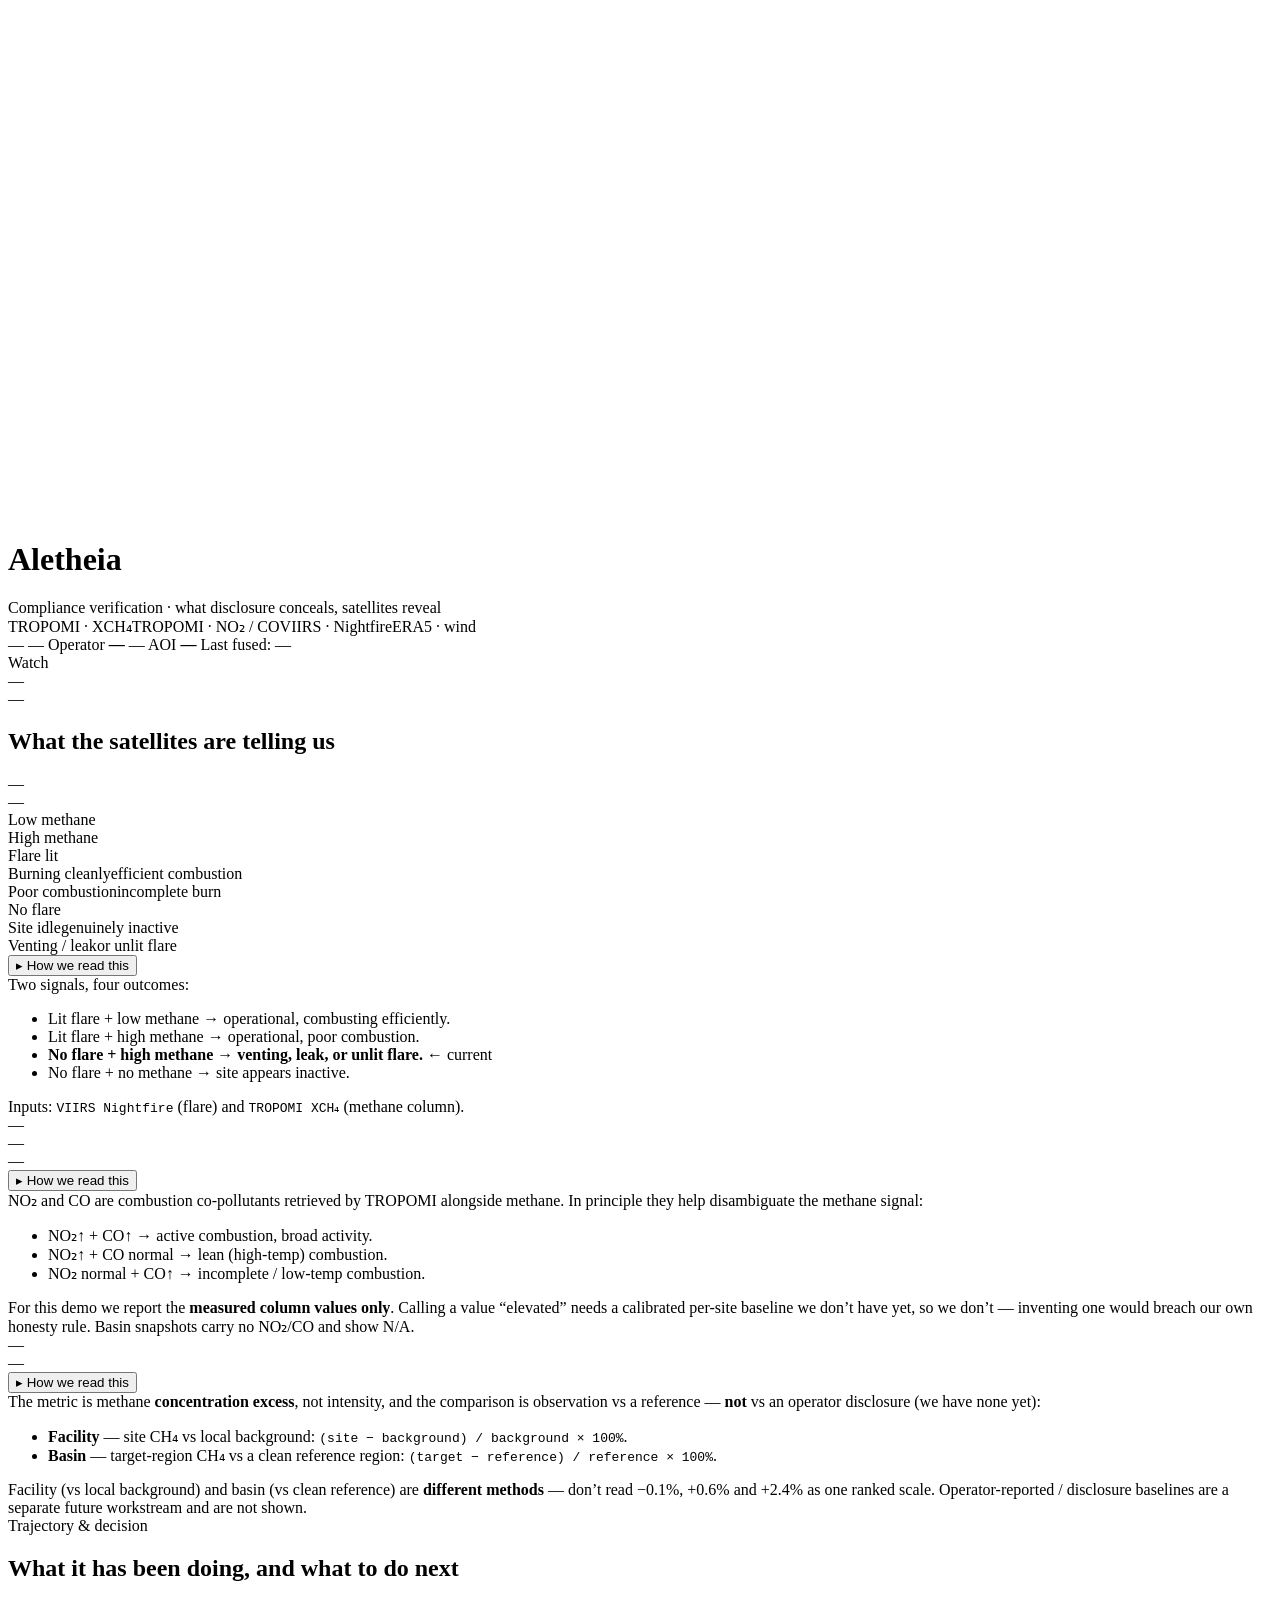
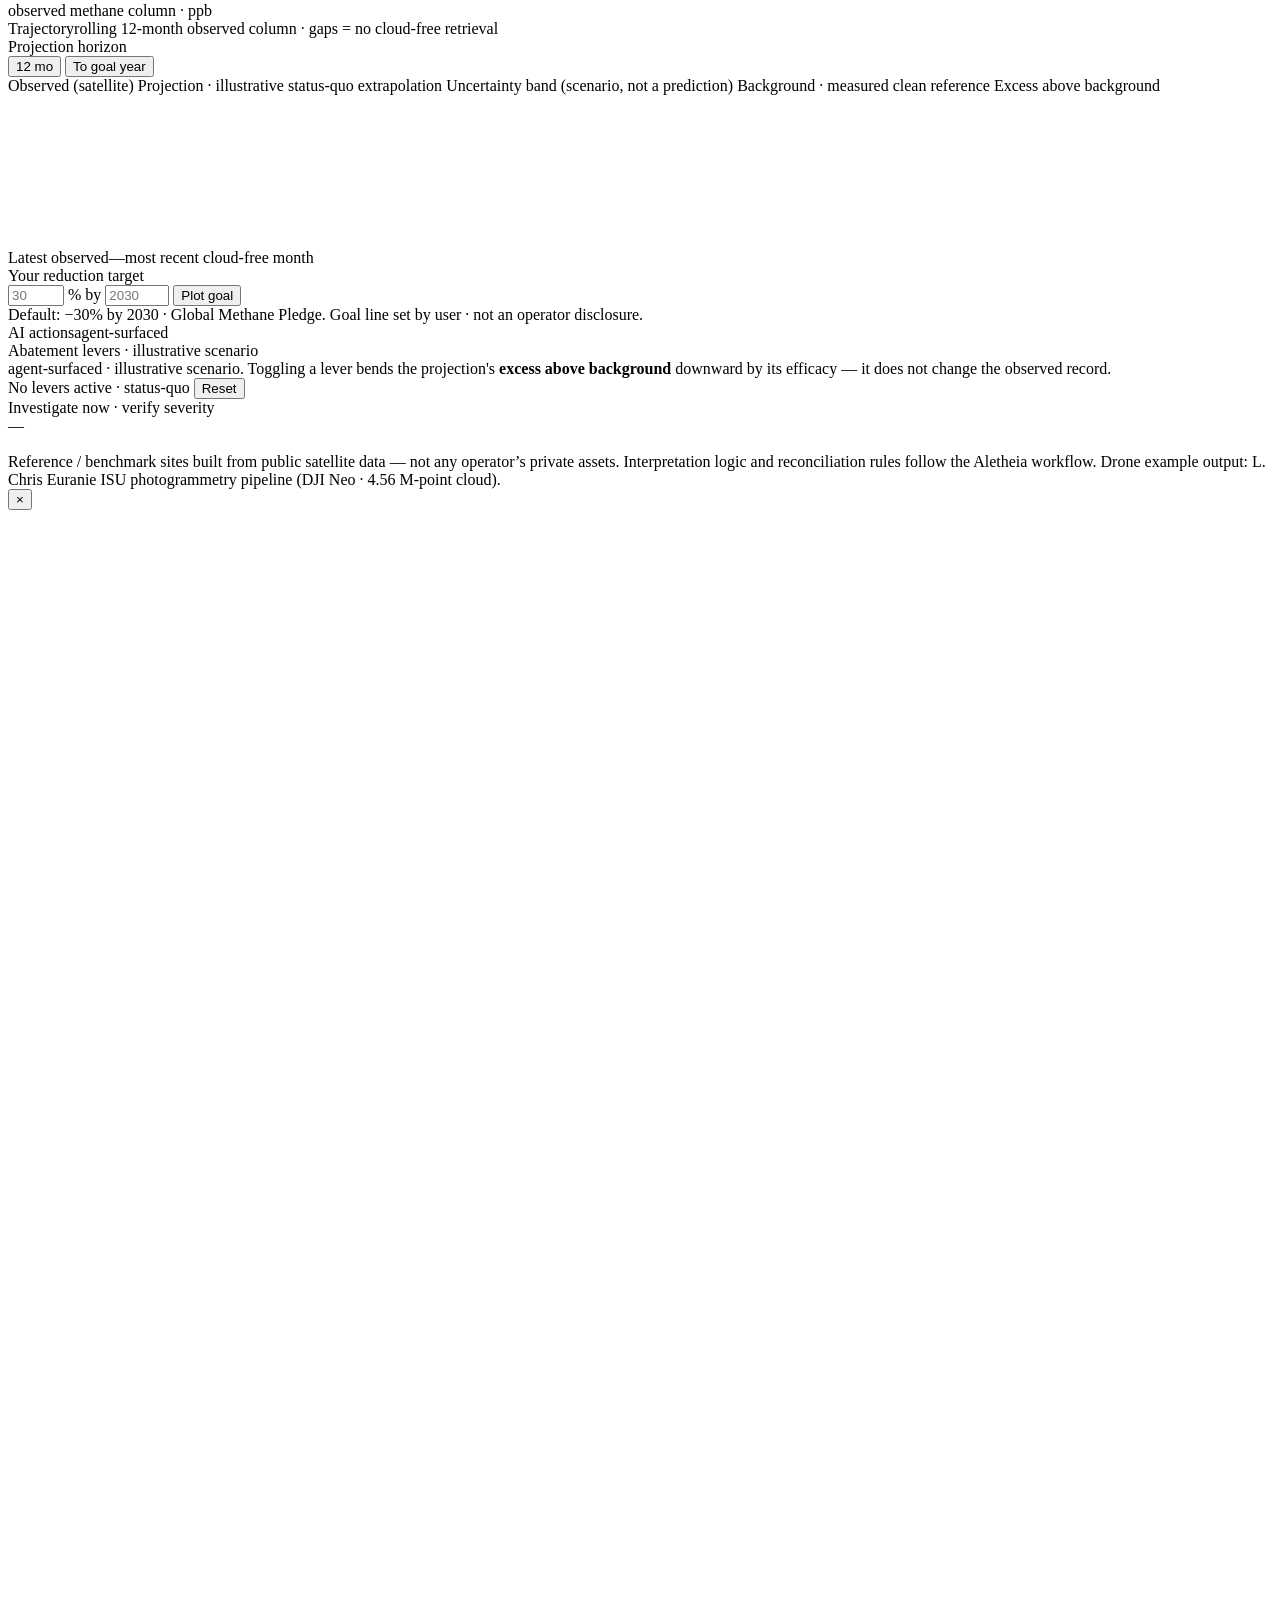
==== commit 487fbec2: "Replace globe SVG with Sustainability video in carousel" ====
--- a/index.html
+++ b/index.html
@@ -124,33 +124,8 @@
               <!-- Swappable container: animated globe now (ported, not rebuilt); replace
                    with a looping video later — NO layout change. -->
               <div class="lslide-bg" data-swappable>
-                <div class="globe-wrap">
-                  <svg class="globe" viewBox="0 0 400 400" role="img" aria-label="Stylised globe with three monitored reference sites">
-                    <defs>
-                      <radialGradient id="globeSphere" cx="38%" cy="32%" r="72%">
-                        <stop offset="0%" stop-color="#1c3b44"/>
-                        <stop offset="55%" stop-color="#112a32"/>
-                        <stop offset="100%" stop-color="#0a1a20"/>
-                      </radialGradient>
-                      <radialGradient id="globeGlow" cx="50%" cy="50%" r="50%">
-                        <stop offset="78%" stop-color="rgba(31,111,107,0)"/>
-                        <stop offset="92%" stop-color="rgba(31,111,107,.22)"/>
-                        <stop offset="100%" stop-color="rgba(31,111,107,0)"/>
-                      </radialGradient>
-                    </defs>
-                    <circle cx="200" cy="200" r="184" fill="url(#globeGlow)"/>
-                    <circle class="globe-sphere" cx="200" cy="200" r="150" fill="url(#globeSphere)" stroke="rgba(140,180,185,.18)" stroke-width="1"/>
-                    <g class="globe-grat" fill="none" stroke="rgba(150,185,190,.14)" stroke-width="1">
-                      <ellipse cx="200" cy="200" rx="150" ry="50"/>
-                      <ellipse cx="200" cy="200" rx="150" ry="100"/>
-                      <ellipse cx="200" cy="200" rx="50"  ry="150"/>
-                      <ellipse cx="200" cy="200" rx="100" ry="150"/>
-                      <line x1="50" y1="200" x2="350" y2="200"/>
-                      <line x1="200" y1="50" x2="200" y2="350"/>
-                    </g>
-                    <!-- pins injected from facilities.json by main.js -->
-                    <g id="globe-pins"></g>
-                  </svg>
+                <div style="width:100%; height:100%;">
+                  <video src="/generate_an_animation_for_Sus.mp4" autoplay loop muted playsinline style="width:100%; height:100%; object-fit:cover;"></video>
                 </div>
               </div>
               <div class="lslide-fx" aria-hidden="true"><div class="fx-vignette"></div></div>
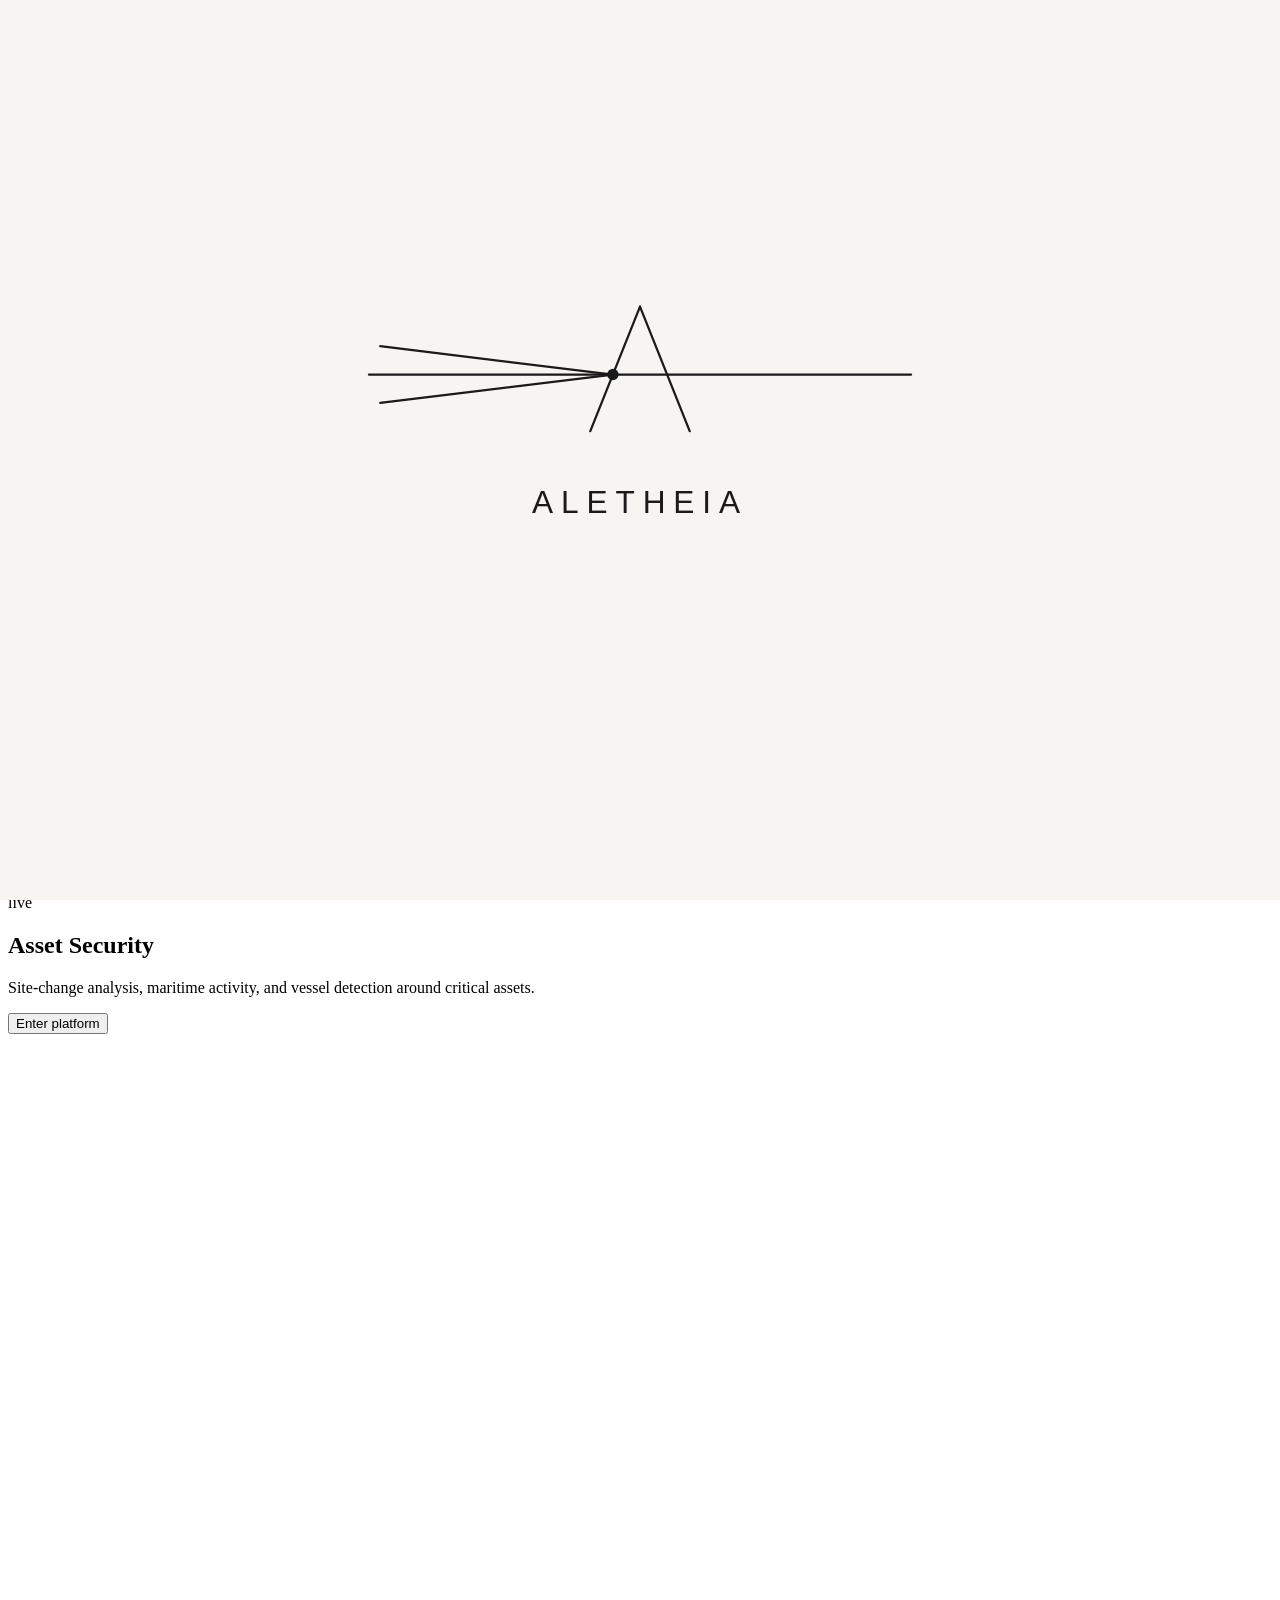
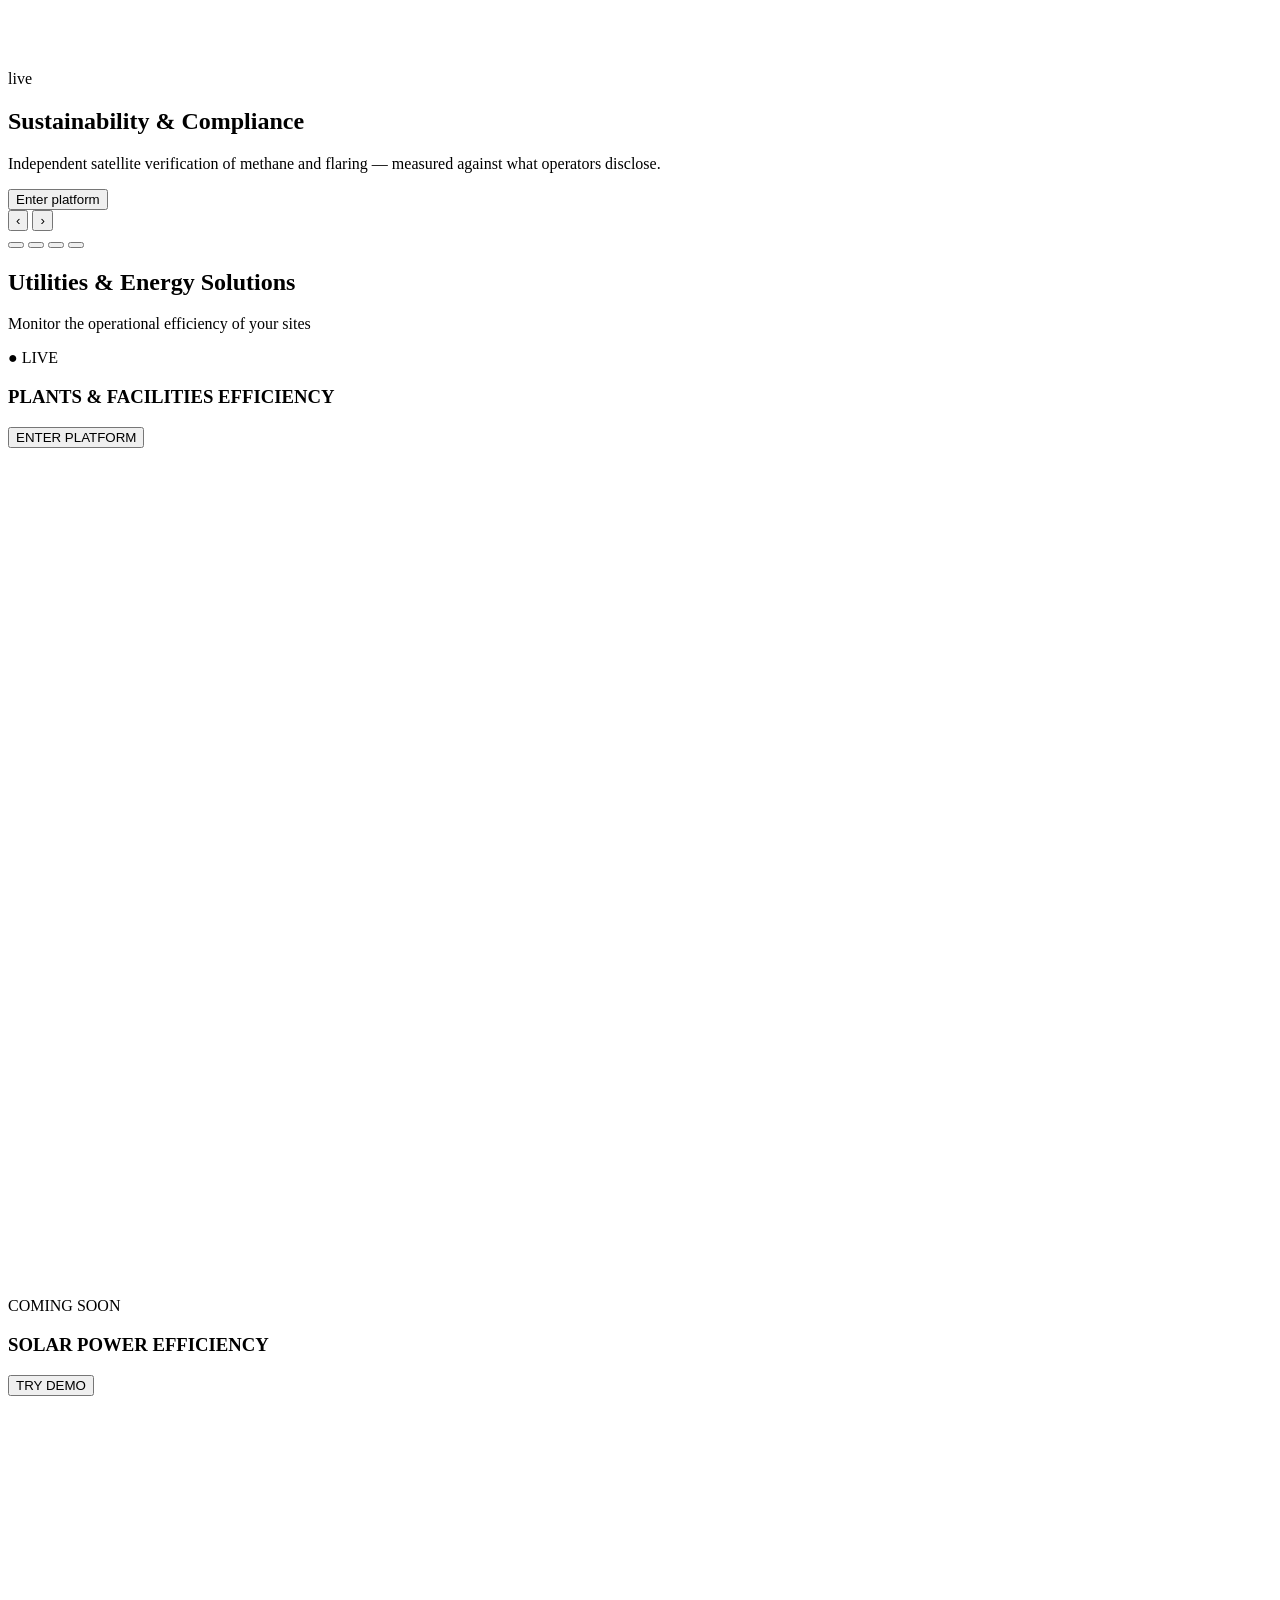
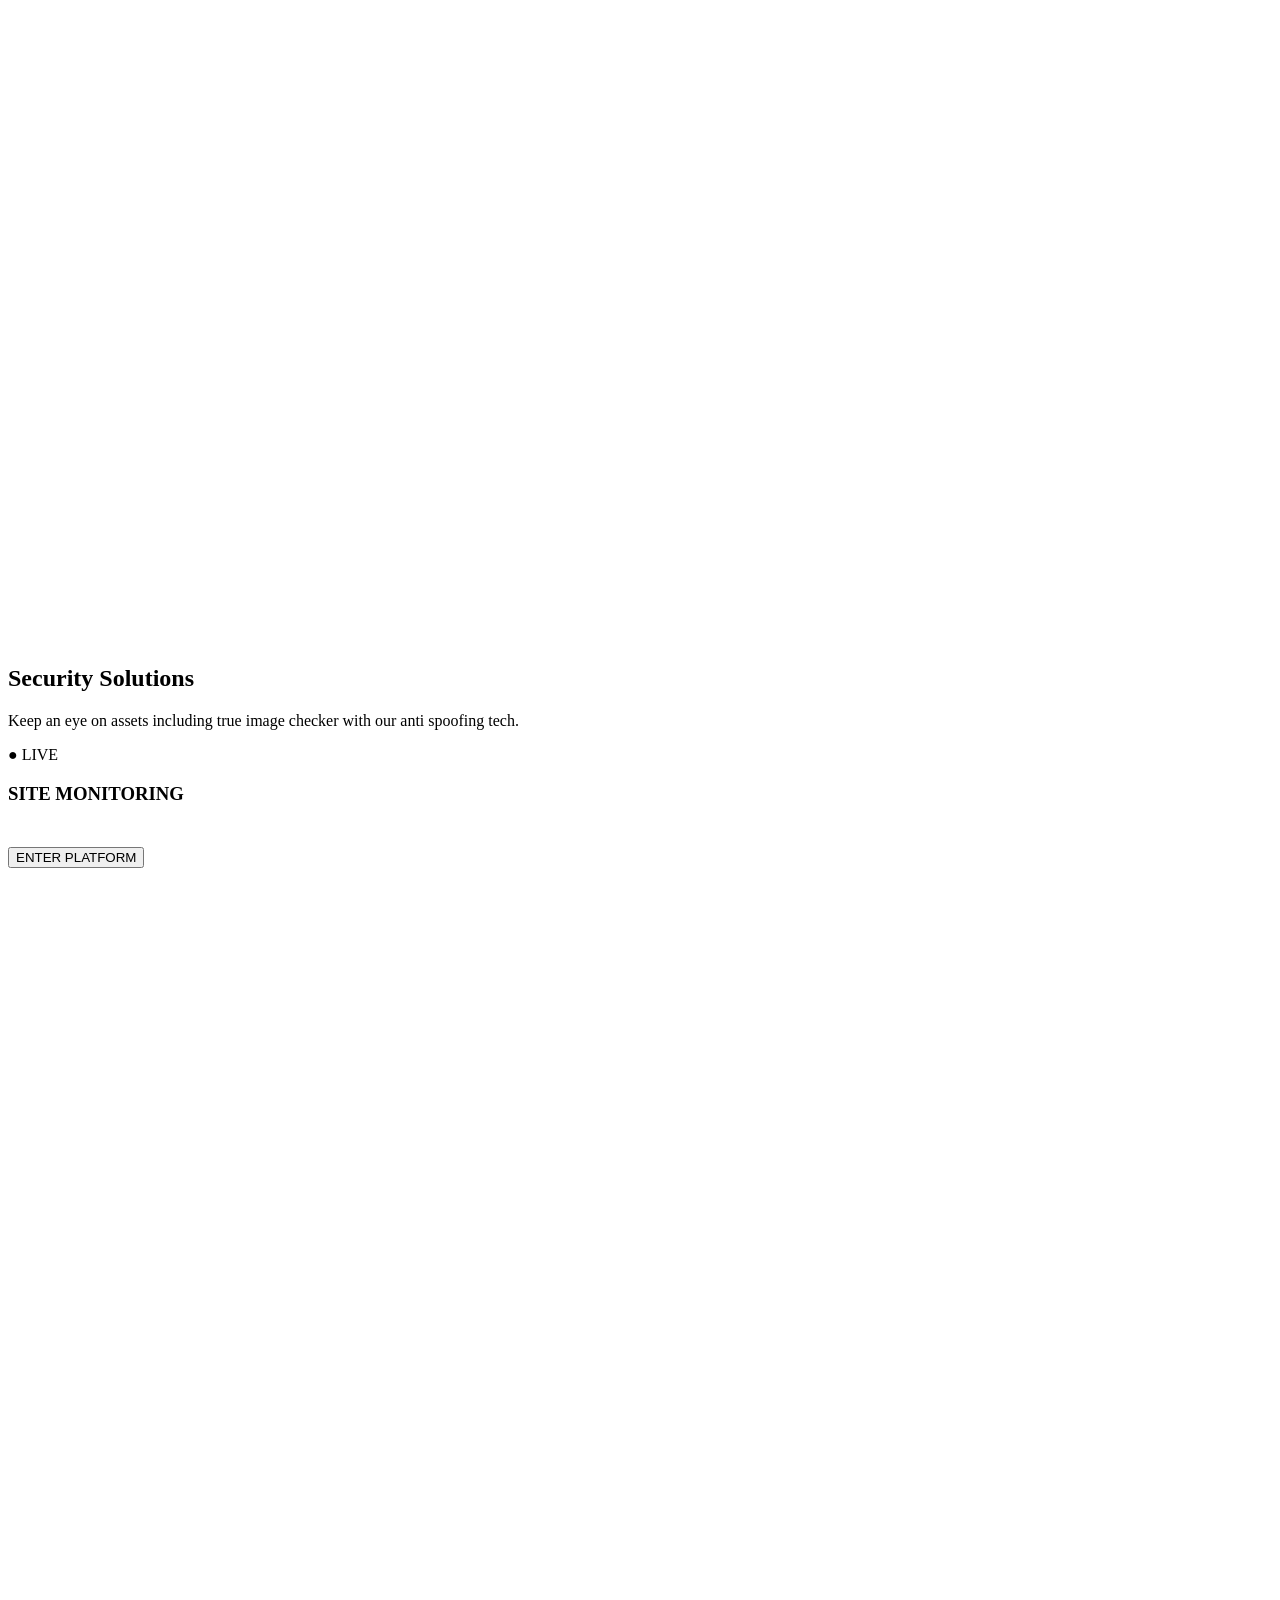
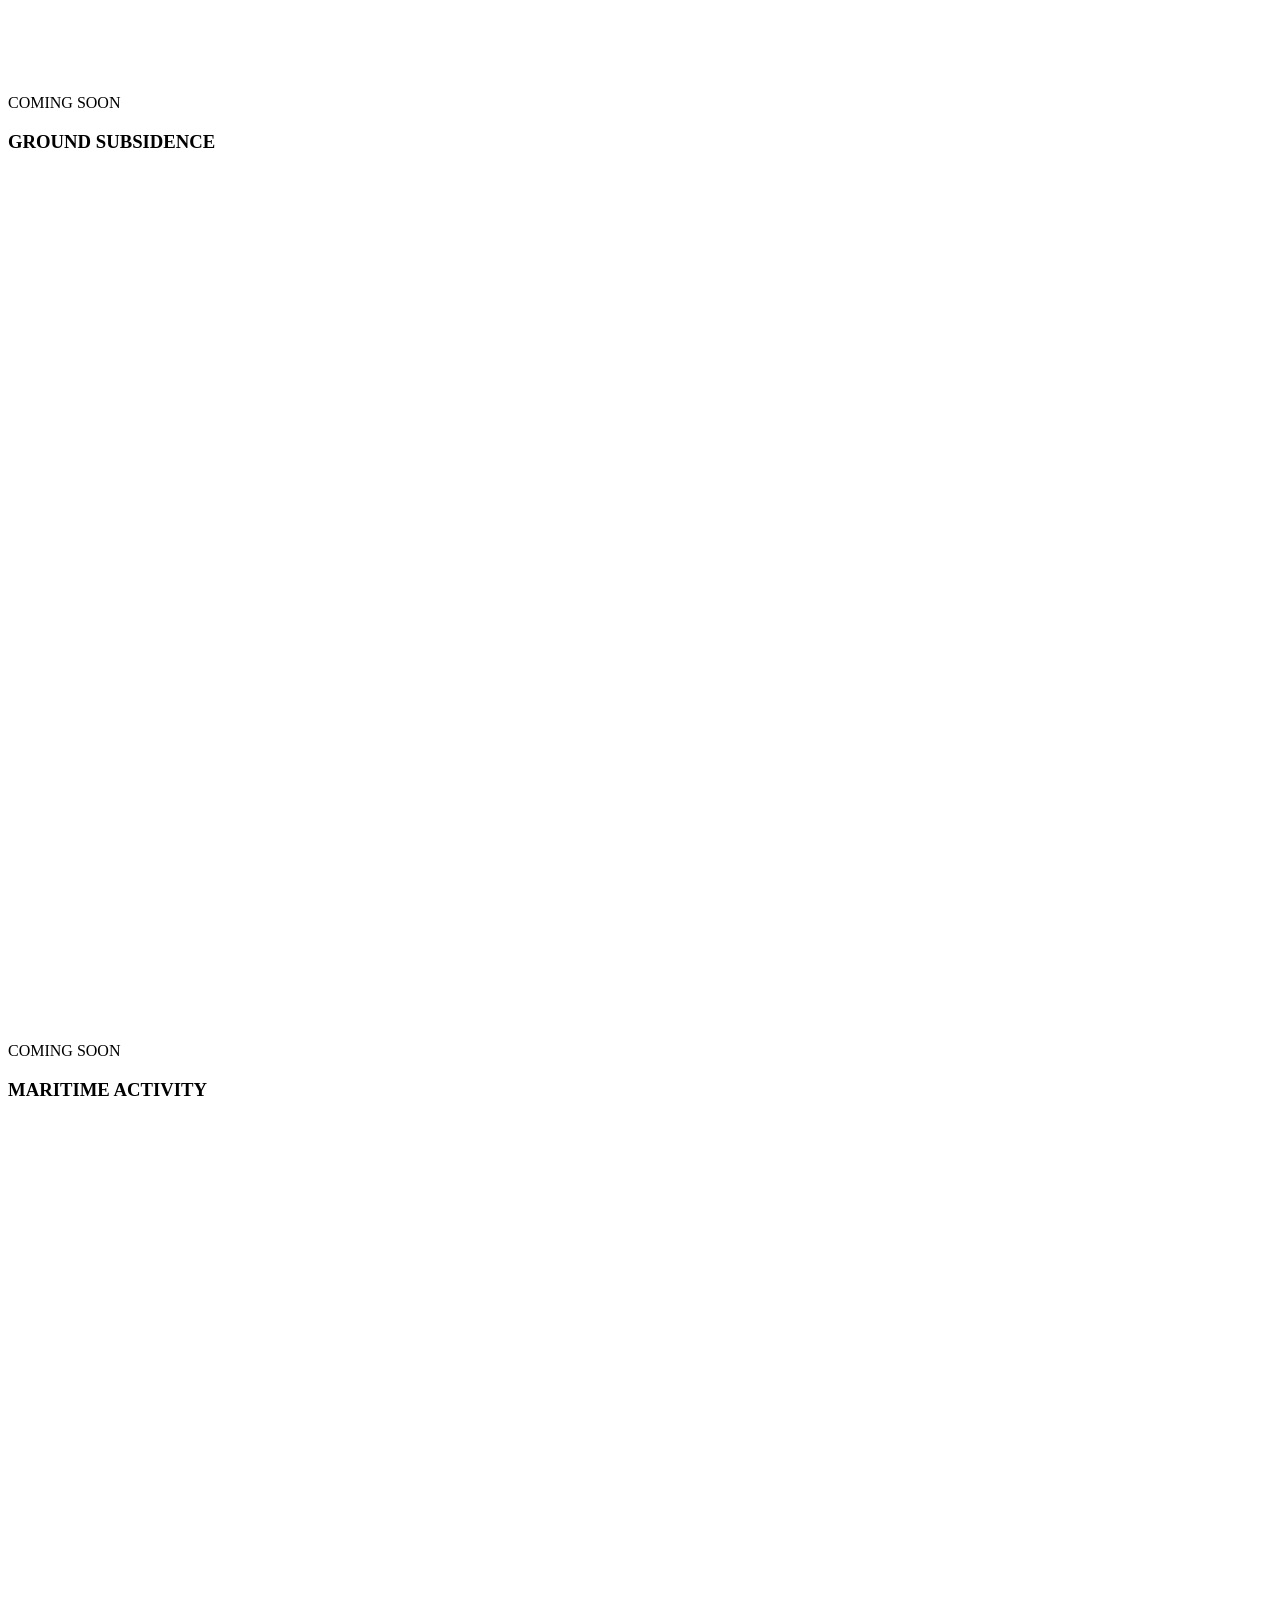
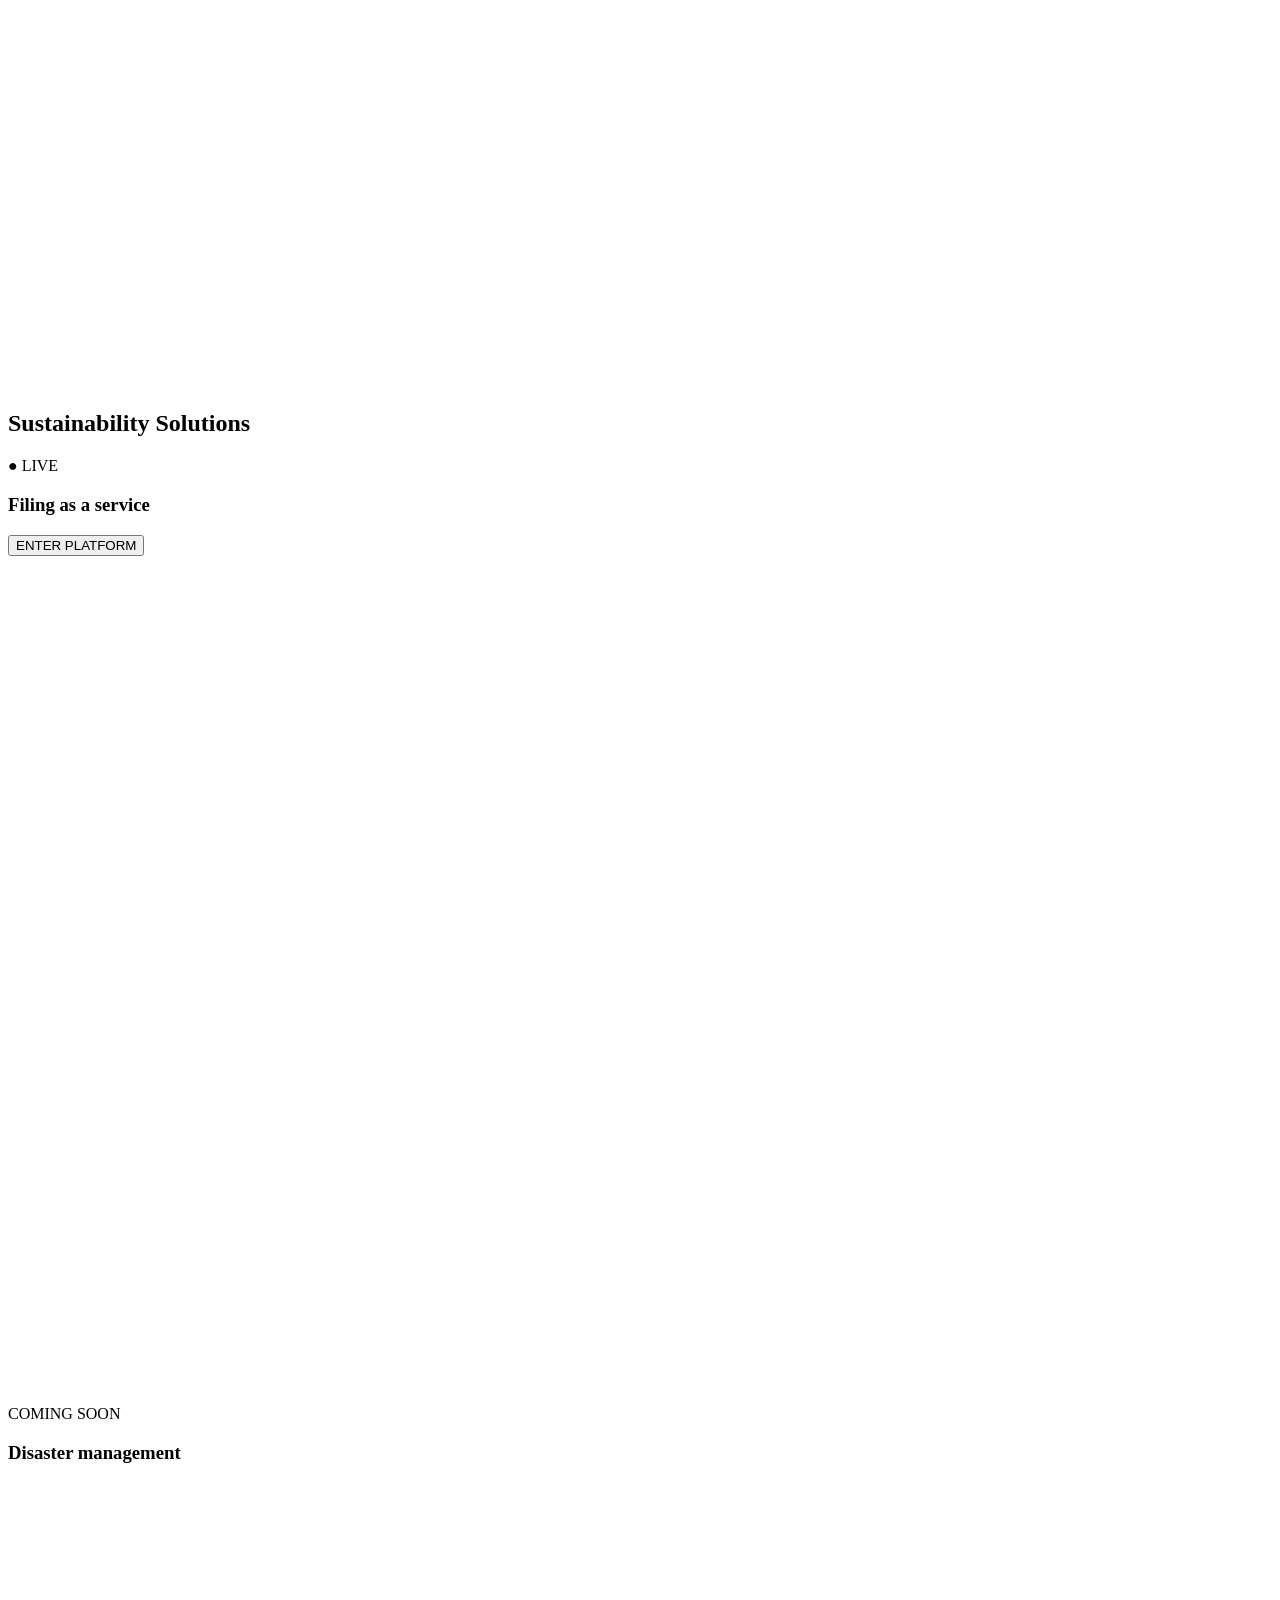
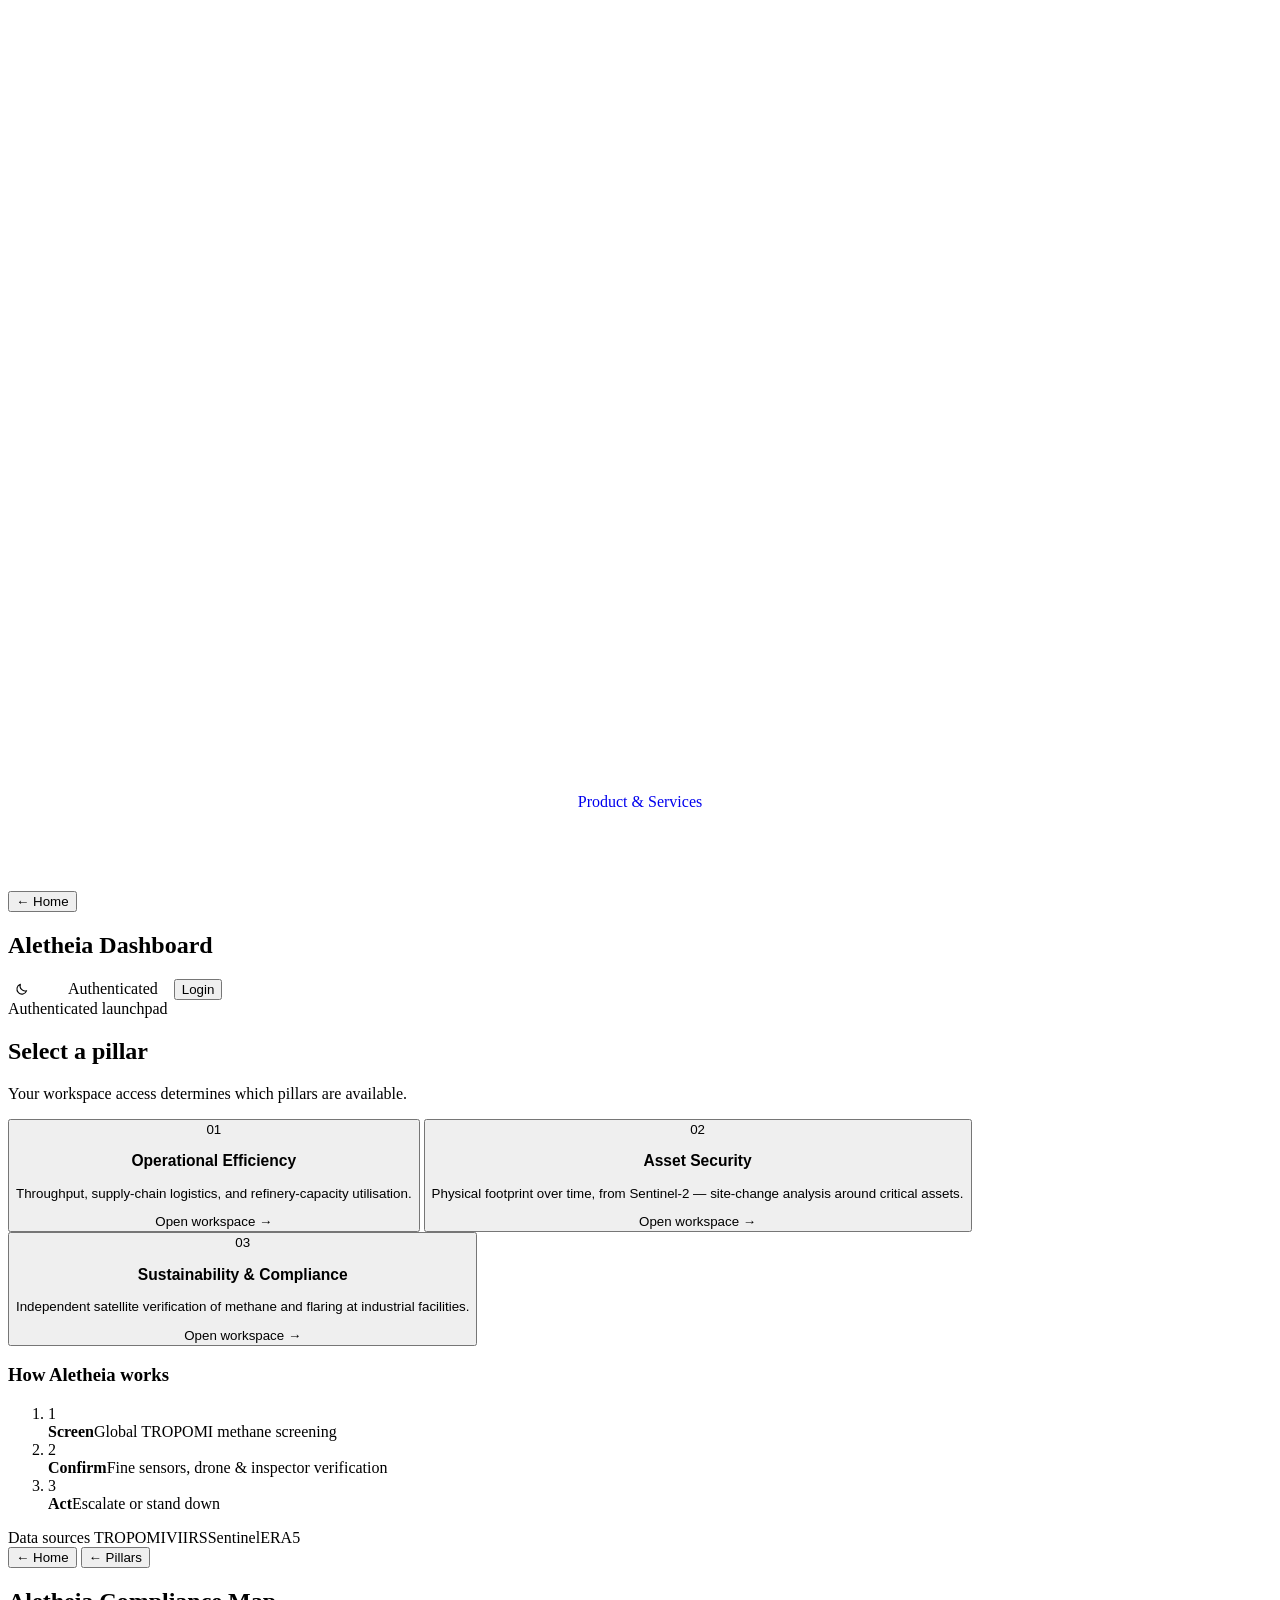
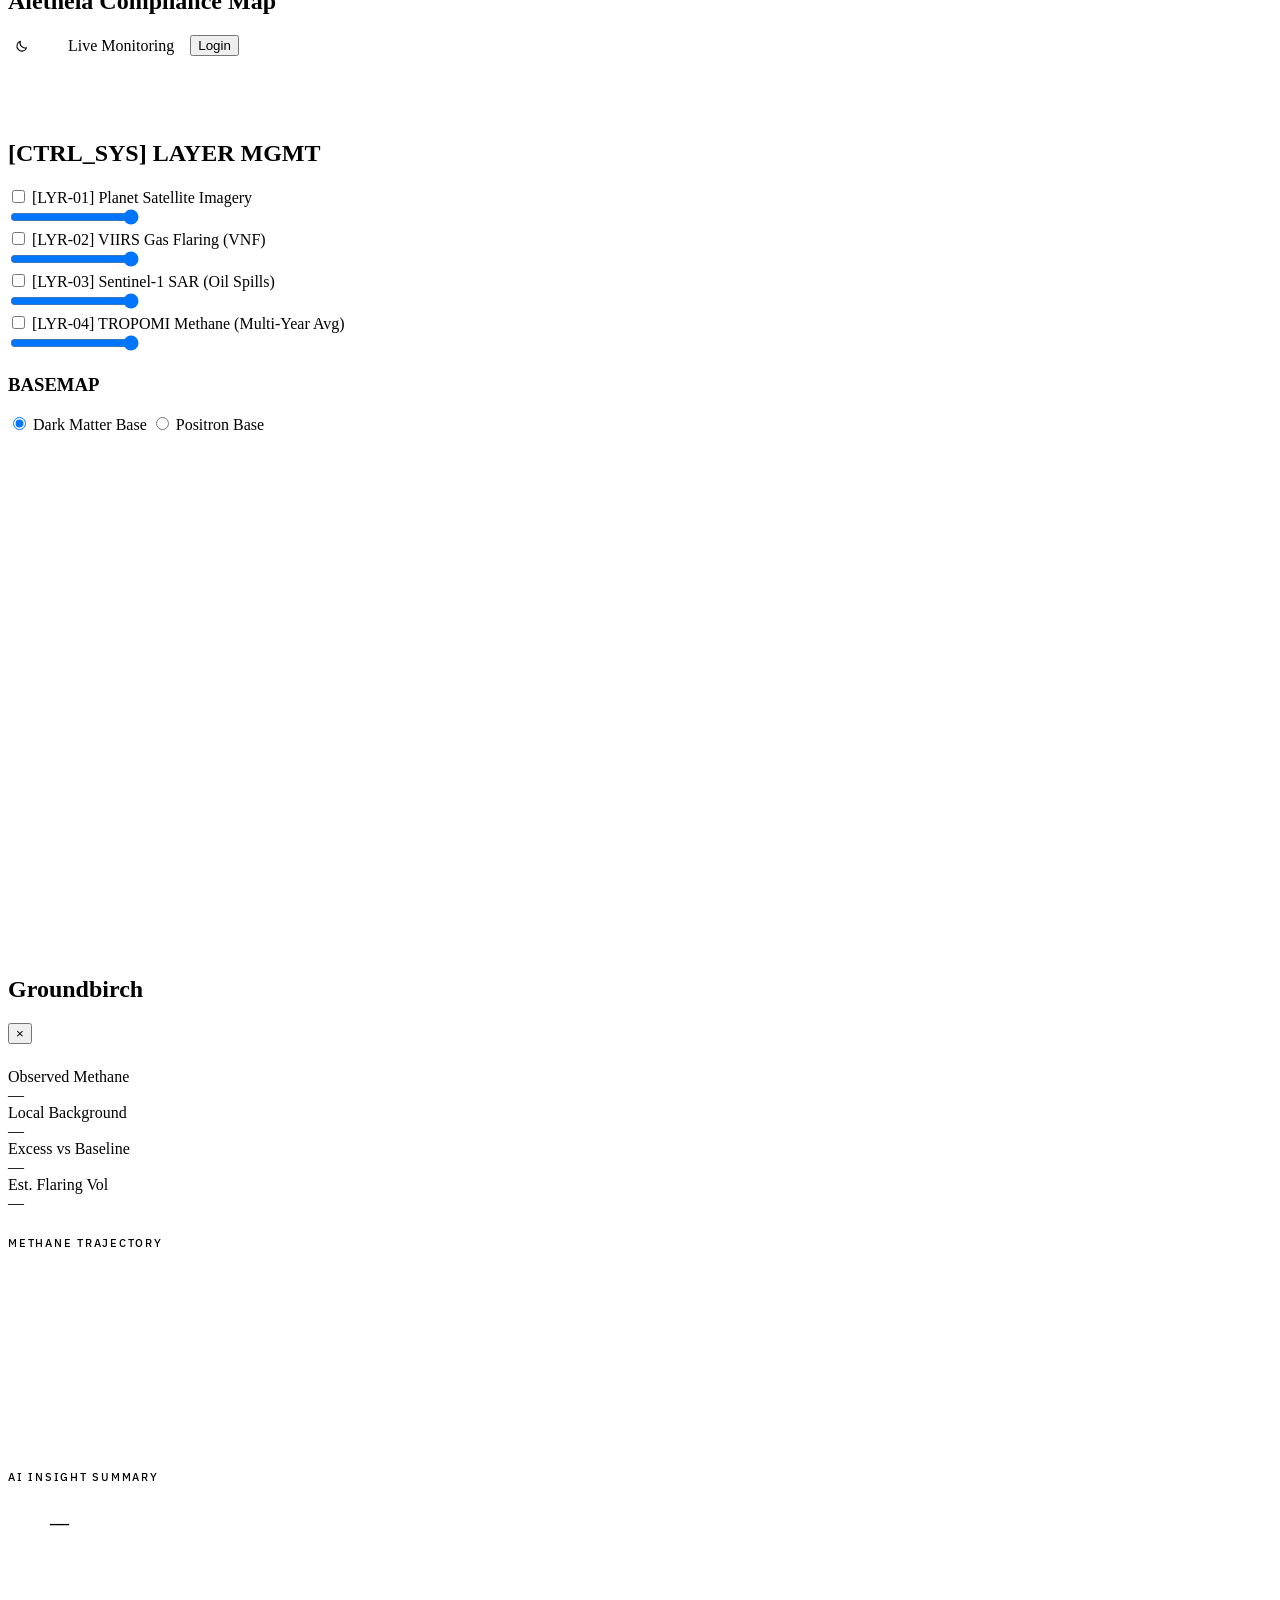
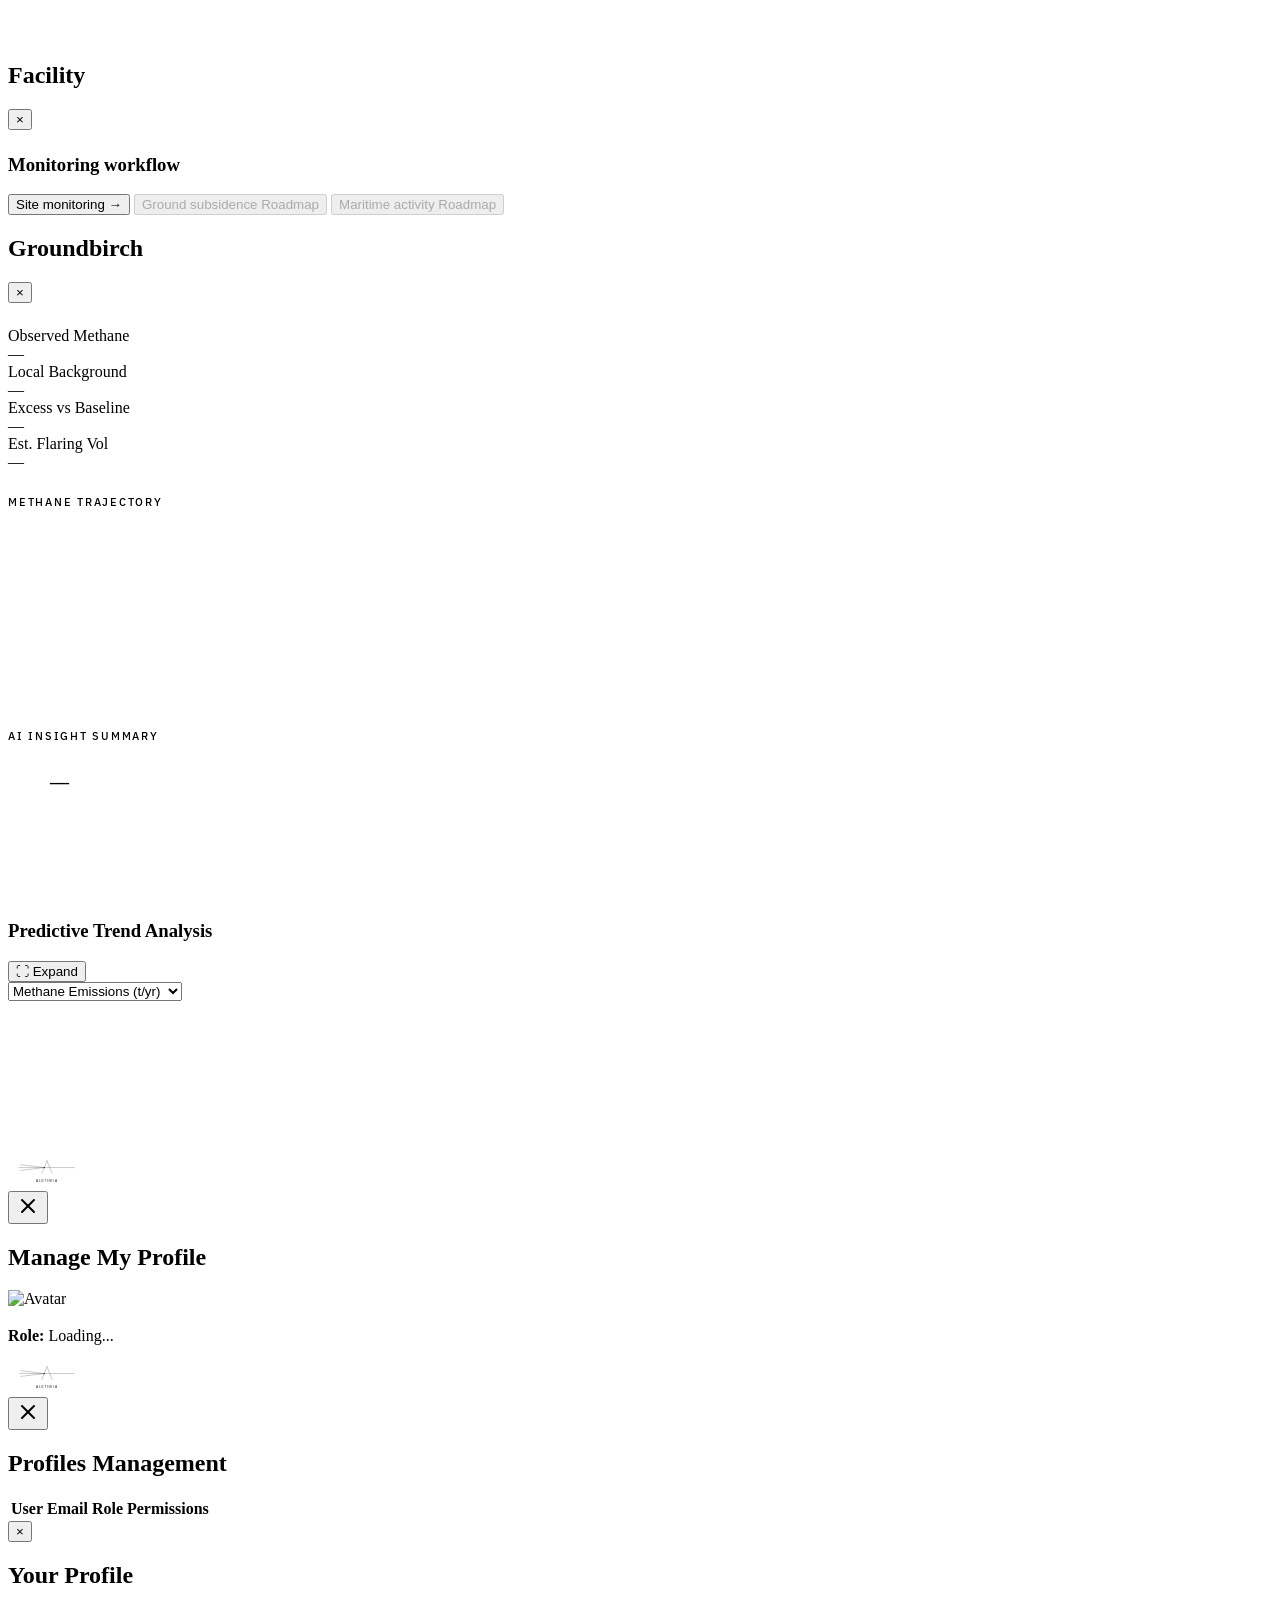
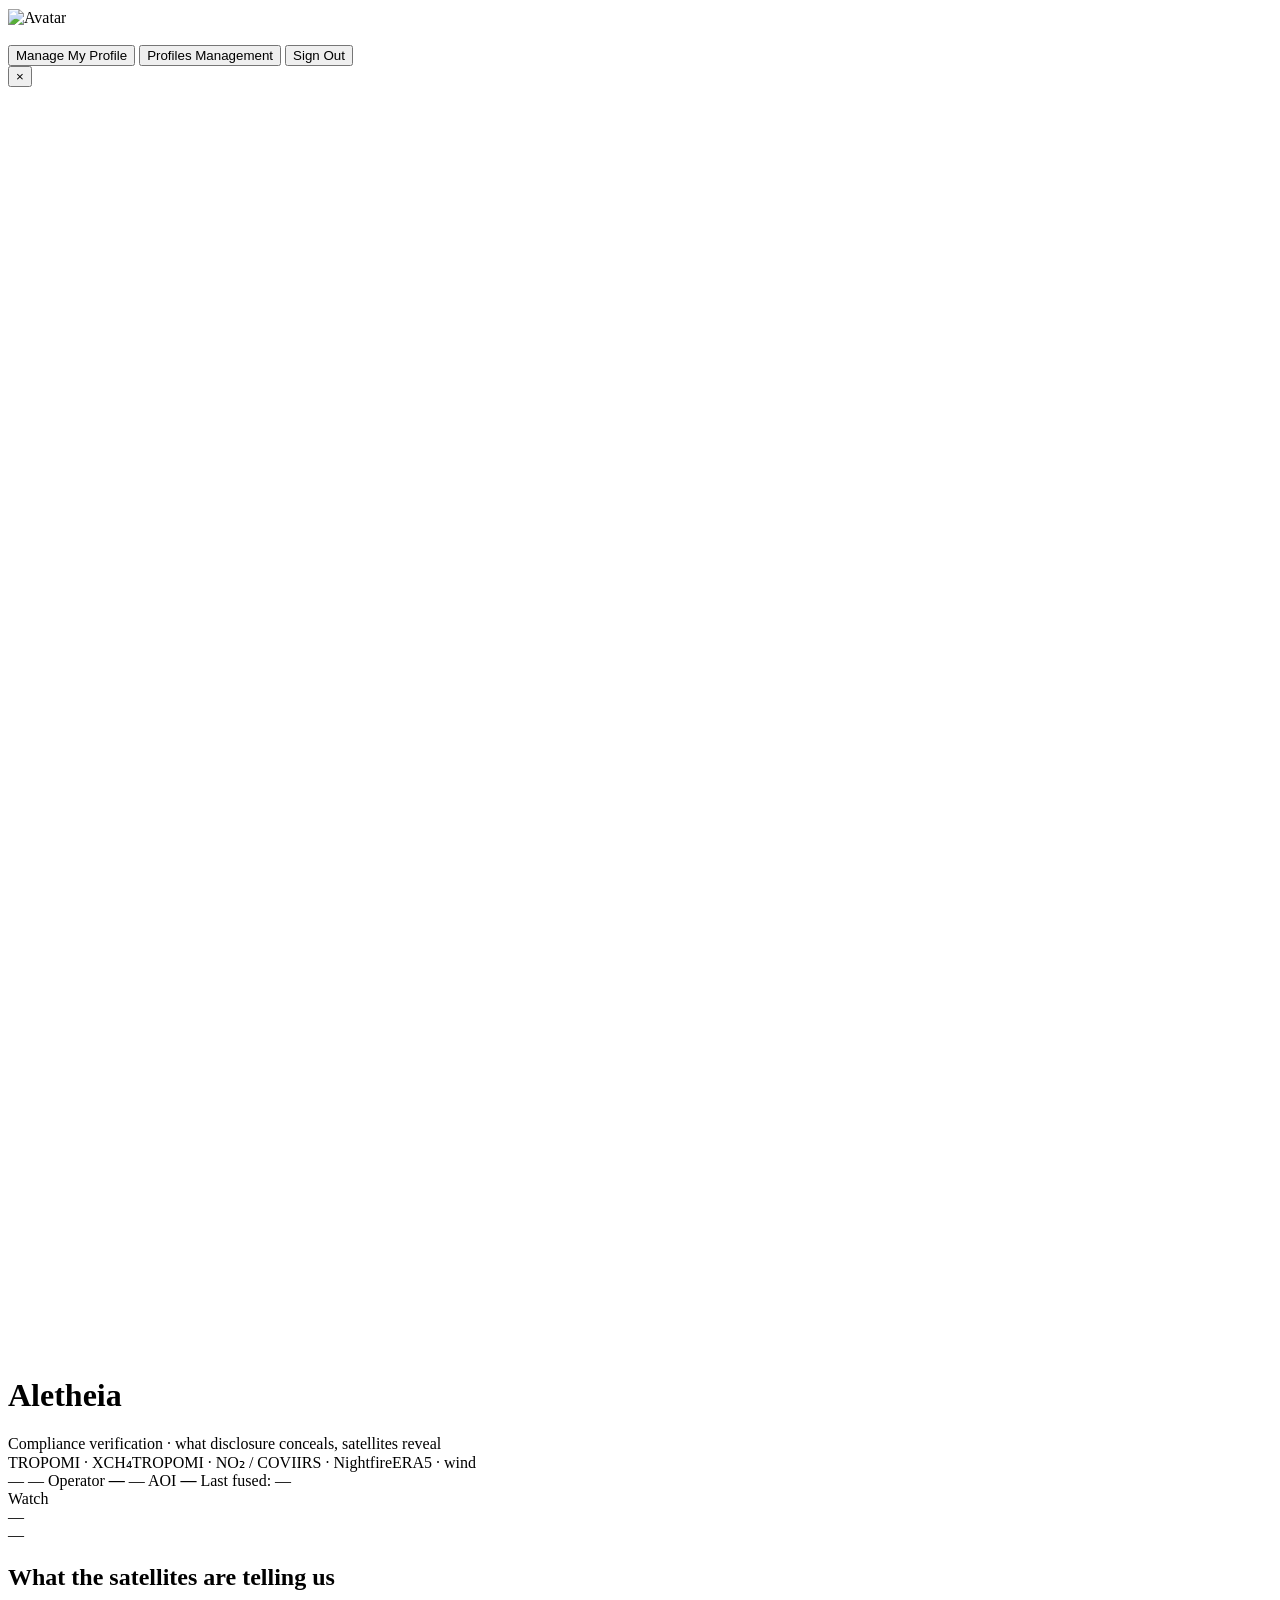
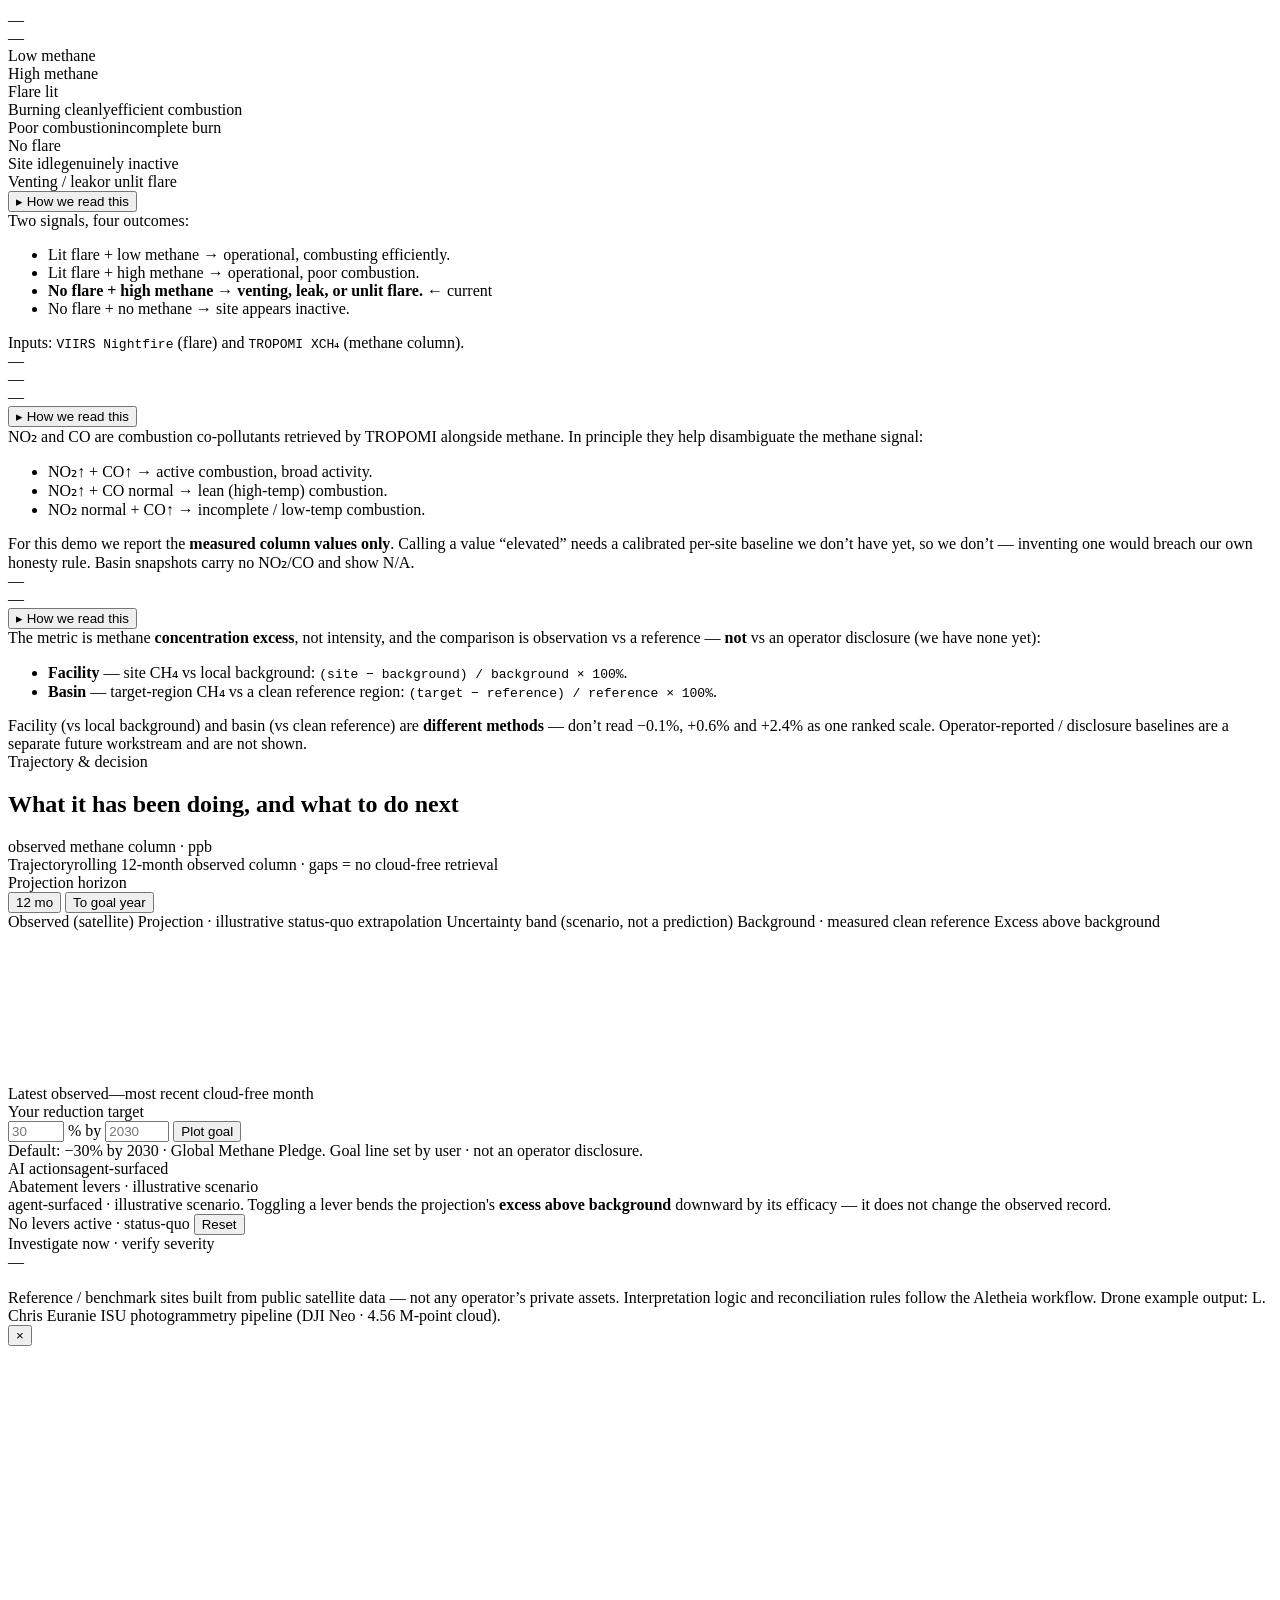
==== commit ef7d2724: "Enhance side panel with metrics, charts, and AI insights" ====
--- a/index.html
+++ b/index.html
@@ -358,42 +358,52 @@
           </div>
         </header>
         
-        <div id="dashboard-layout" style="display: flex; height: calc(100vh - 64px); margin-top: 64px; width: 100vw; overflow: hidden;">
-          <!-- Left Sidebar for Layer Management -->
-          <aside class="layer-sidebar">
-            <h2>Layer Management</h2>
+        <div id="dashboard-layout" style="display: flex; height: calc(100vh - 64px); margin-top: 64px; width: 100vw; overflow: hidden; position: relative;">
+          <!-- Floating Widget for Layer Management -->
+          <aside id="floating-layer-panel" class="floating-panel opacity-panel">
+            <h2 class="panel-title">[CTRL_SYS] LAYER MGMT</h2>
             
-            <div class="layer-group">
+            <div class="layer-group dynamic-layer" data-pillars="operational,asset,sustainability">
               <label class="layer-toggle">
-                <input type="checkbox" id="toggle-planet" checked>
-                <span>Planet Satellite Imagery</span>
+                <input type="checkbox" id="toggle-planet">
+                <span><span class="lyr-num">[LYR-01]</span> Planet Satellite Imagery</span>
               </label>
               <div class="slider-group">
                 <input type="range" id="planet-opacity" min="0" max="100" value="100">
               </div>
             </div>
 
-            <div class="layer-group">
+            <div class="layer-group dynamic-layer" data-pillars="sustainability,operational">
               <label class="layer-toggle">
-                <input type="checkbox" id="toggle-vnf" checked>
-                <span>VIIRS Gas Flaring (VNF)</span>
+                <input type="checkbox" id="toggle-vnf">
+                <span><span class="lyr-num">[LYR-02]</span> VIIRS Gas Flaring (VNF)</span>
               </label>
               <div class="slider-group">
                 <input type="range" id="vnf-opacity" min="0" max="100" value="100">
               </div>
             </div>
 
-            <div class="layer-group">
+            <div class="layer-group dynamic-layer" data-pillars="asset">
               <label class="layer-toggle">
-                <input type="checkbox" id="toggle-sar" checked>
-                <span>Sentinel-1 SAR (Oil Spills)</span>
+                <input type="checkbox" id="toggle-sar">
+                <span><span class="lyr-num">[LYR-03]</span> Sentinel-1 SAR (Oil Spills)</span>
               </label>
               <div class="slider-group">
                 <input type="range" id="sar-opacity" min="0" max="100" value="100">
               </div>
             </div>
+
+            <div class="layer-group dynamic-layer" data-pillars="sustainability,operational">
+              <label class="layer-toggle">
+                <input type="checkbox" id="toggle-tropomi">
+                <span><span class="lyr-num">[LYR-04]</span> TROPOMI Methane (Multi-Year Avg)</span>
+              </label>
+              <div class="slider-group">
+                <input type="range" id="tropomi-opacity" min="0" max="100" value="100">
+              </div>
+            </div>
             
-            <h3 style="margin-top: 2rem; margin-bottom: 1rem; font-size: 0.75rem; text-transform: uppercase; color: var(--ink-3);">Basemap</h3>
+            <h3 class="panel-subtitle">BASEMAP</h3>
             <div class="layer-group basemap-toggles">
               <label class="layer-toggle">
                 <input type="radio" name="basemap" id="toggle-base-dark" value="dark" checked>
@@ -419,15 +429,42 @@
             <button id="cp-close" class="close-btn">&times;</button>
           </div>
           <div class="panel-content">
-            <div id="cp-chips" class="meta-info" style="margin-bottom: 20px;"></div>
-
-            <h3 style="color: var(--ink-3); margin-bottom: 12px; font-family: 'IBM Plex Sans', sans-serif; font-weight: 500; font-size: 11px; text-transform: uppercase; letter-spacing: 0.16em;">AI insight summary</h3>
+            <div id="cp-chips" class="meta-info" style="margin-bottom: 24px;"></div>
+
+            <!-- Key Metrics Grid -->
+            <div class="sidebar-metrics-grid" style="margin-bottom: 24px;">
+              <div class="sidebar-metric-box">
+                <div class="sidebar-metric-label">Observed Methane</div>
+                <div class="sidebar-metric-value" id="cp-metric-obs">—</div>
+              </div>
+              <div class="sidebar-metric-box">
+                <div class="sidebar-metric-label">Local Background</div>
+                <div class="sidebar-metric-value" id="cp-metric-bkgd">—</div>
+              </div>
+              <div class="sidebar-metric-box">
+                <div class="sidebar-metric-label">Excess vs Baseline</div>
+                <div class="sidebar-metric-value" id="cp-metric-pct">—</div>
+              </div>
+              <div class="sidebar-metric-box">
+                <div class="sidebar-metric-label">Est. Flaring Vol</div>
+                <div class="sidebar-metric-value" id="cp-metric-flare">—</div>
+              </div>
+            </div>
+
+            <!-- Methane Trajectory Chart -->
+            <h3 style="color: var(--ink-3); margin-bottom: 12px; font-family: 'IBM Plex Sans', sans-serif; font-weight: 500; font-size: 11px; text-transform: uppercase; letter-spacing: 0.16em;">Methane Trajectory</h3>
+            <div class="chart-container" style="background: var(--inset); border: 1px solid var(--hairline); padding: 12px; border-radius: 12px; margin-bottom: 24px; position: relative; height: 160px; width: 100%;">
+              <canvas id="cp-methane-chart"></canvas>
+            </div>
+
+            <h3 style="color: var(--ink-3); margin-bottom: 12px; font-family: 'IBM Plex Sans', sans-serif; font-weight: 500; font-size: 11px; text-transform: uppercase; letter-spacing: 0.16em;">AI Insight Summary</h3>
             <div style="background: var(--inset); border: 1px solid var(--hairline); padding: 16px; border-radius: 12px; margin-bottom: 24px;">
               <div style="display: flex; align-items: center; gap: 12px; margin-bottom: 12px;">
                 <span id="cp-status-dot" style="width: 14px; height: 14px; border-radius: 50%; background: var(--watch); display: inline-block;"></span>
                 <span id="cp-status-word" style="font-family: var(--serif), serif; font-weight: 600; font-size: 19px; color: var(--ink);">—</span>
               </div>
-              <p id="cp-headline" style="margin: 0; color: var(--ink-2); font-size: 14px; line-height: 1.5;"></p>
+              <p id="cp-headline" style="margin: 0; color: var(--ink-2); font-size: 14px; line-height: 1.5; font-weight: 500;"></p>
+              <div id="cp-note" style="margin-top: 12px; color: var(--ink-2); font-size: 13px; line-height: 1.6; border-top: 1px dashed var(--hairline); padding-top: 12px;"></div>
             </div>
 
             <button id="btn-open-report" style="width: 100%; padding: 13px; background: var(--accent); color: #fff; border: 1px solid var(--accent); border-radius: 8px; font-family: 'IBM Plex Sans', sans-serif; font-weight: 500; font-size: 14px; letter-spacing: 0.01em; cursor: pointer; transition: background 0.2s;">
@@ -475,15 +512,42 @@
             <button id="oe-cp-close" class="close-btn">&times;</button>
           </div>
           <div class="panel-content">
-            <div id="oe-cp-chips" class="meta-info" style="margin-bottom: 20px;"></div>
-
-            <h3 style="color: var(--ink-3); margin-bottom: 12px; font-family: 'IBM Plex Sans', sans-serif; font-weight: 500; font-size: 11px; text-transform: uppercase; letter-spacing: 0.16em;">AI insight summary</h3>
+            <div id="oe-cp-chips" class="meta-info" style="margin-bottom: 24px;"></div>
+
+            <!-- Key Metrics Grid -->
+            <div class="sidebar-metrics-grid" style="margin-bottom: 24px;">
+              <div class="sidebar-metric-box">
+                <div class="sidebar-metric-label">Observed Methane</div>
+                <div class="sidebar-metric-value" id="oe-cp-metric-obs">—</div>
+              </div>
+              <div class="sidebar-metric-box">
+                <div class="sidebar-metric-label">Local Background</div>
+                <div class="sidebar-metric-value" id="oe-cp-metric-bkgd">—</div>
+              </div>
+              <div class="sidebar-metric-box">
+                <div class="sidebar-metric-label">Excess vs Baseline</div>
+                <div class="sidebar-metric-value" id="oe-cp-metric-pct">—</div>
+              </div>
+              <div class="sidebar-metric-box">
+                <div class="sidebar-metric-label">Est. Flaring Vol</div>
+                <div class="sidebar-metric-value" id="oe-cp-metric-flare">—</div>
+              </div>
+            </div>
+
+            <!-- Methane Trajectory Chart -->
+            <h3 style="color: var(--ink-3); margin-bottom: 12px; font-family: 'IBM Plex Sans', sans-serif; font-weight: 500; font-size: 11px; text-transform: uppercase; letter-spacing: 0.16em;">Methane Trajectory</h3>
+            <div class="chart-container" style="background: var(--inset); border: 1px solid var(--hairline); padding: 12px; border-radius: 12px; margin-bottom: 24px; position: relative; height: 160px; width: 100%;">
+              <canvas id="oe-cp-methane-chart"></canvas>
+            </div>
+
+            <h3 style="color: var(--ink-3); margin-bottom: 12px; font-family: 'IBM Plex Sans', sans-serif; font-weight: 500; font-size: 11px; text-transform: uppercase; letter-spacing: 0.16em;">AI Insight Summary</h3>
             <div style="background: var(--inset); border: 1px solid var(--hairline); padding: 16px; border-radius: 12px; margin-bottom: 24px;">
               <div style="display: flex; align-items: center; gap: 12px; margin-bottom: 12px;">
                 <span id="oe-cp-status-dot" style="width: 14px; height: 14px; border-radius: 50%; background: var(--watch); display: inline-block;"></span>
                 <span id="oe-cp-status-word" style="font-family: var(--serif), serif; font-weight: 600; font-size: 19px; color: var(--ink);">—</span>
               </div>
-              <p id="oe-cp-headline" style="margin: 0; color: var(--ink-2); font-size: 14px; line-height: 1.5;"></p>
+              <p id="oe-cp-headline" style="margin: 0; color: var(--ink-2); font-size: 14px; line-height: 1.5; font-weight: 500;"></p>
+              <div id="oe-cp-note" style="margin-top: 12px; color: var(--ink-2); font-size: 13px; line-height: 1.6; border-top: 1px dashed var(--hairline); padding-top: 12px;"></div>
             </div>
 
             <!-- Op Eff service-catalogue teaser: matched site's hero band + title.
